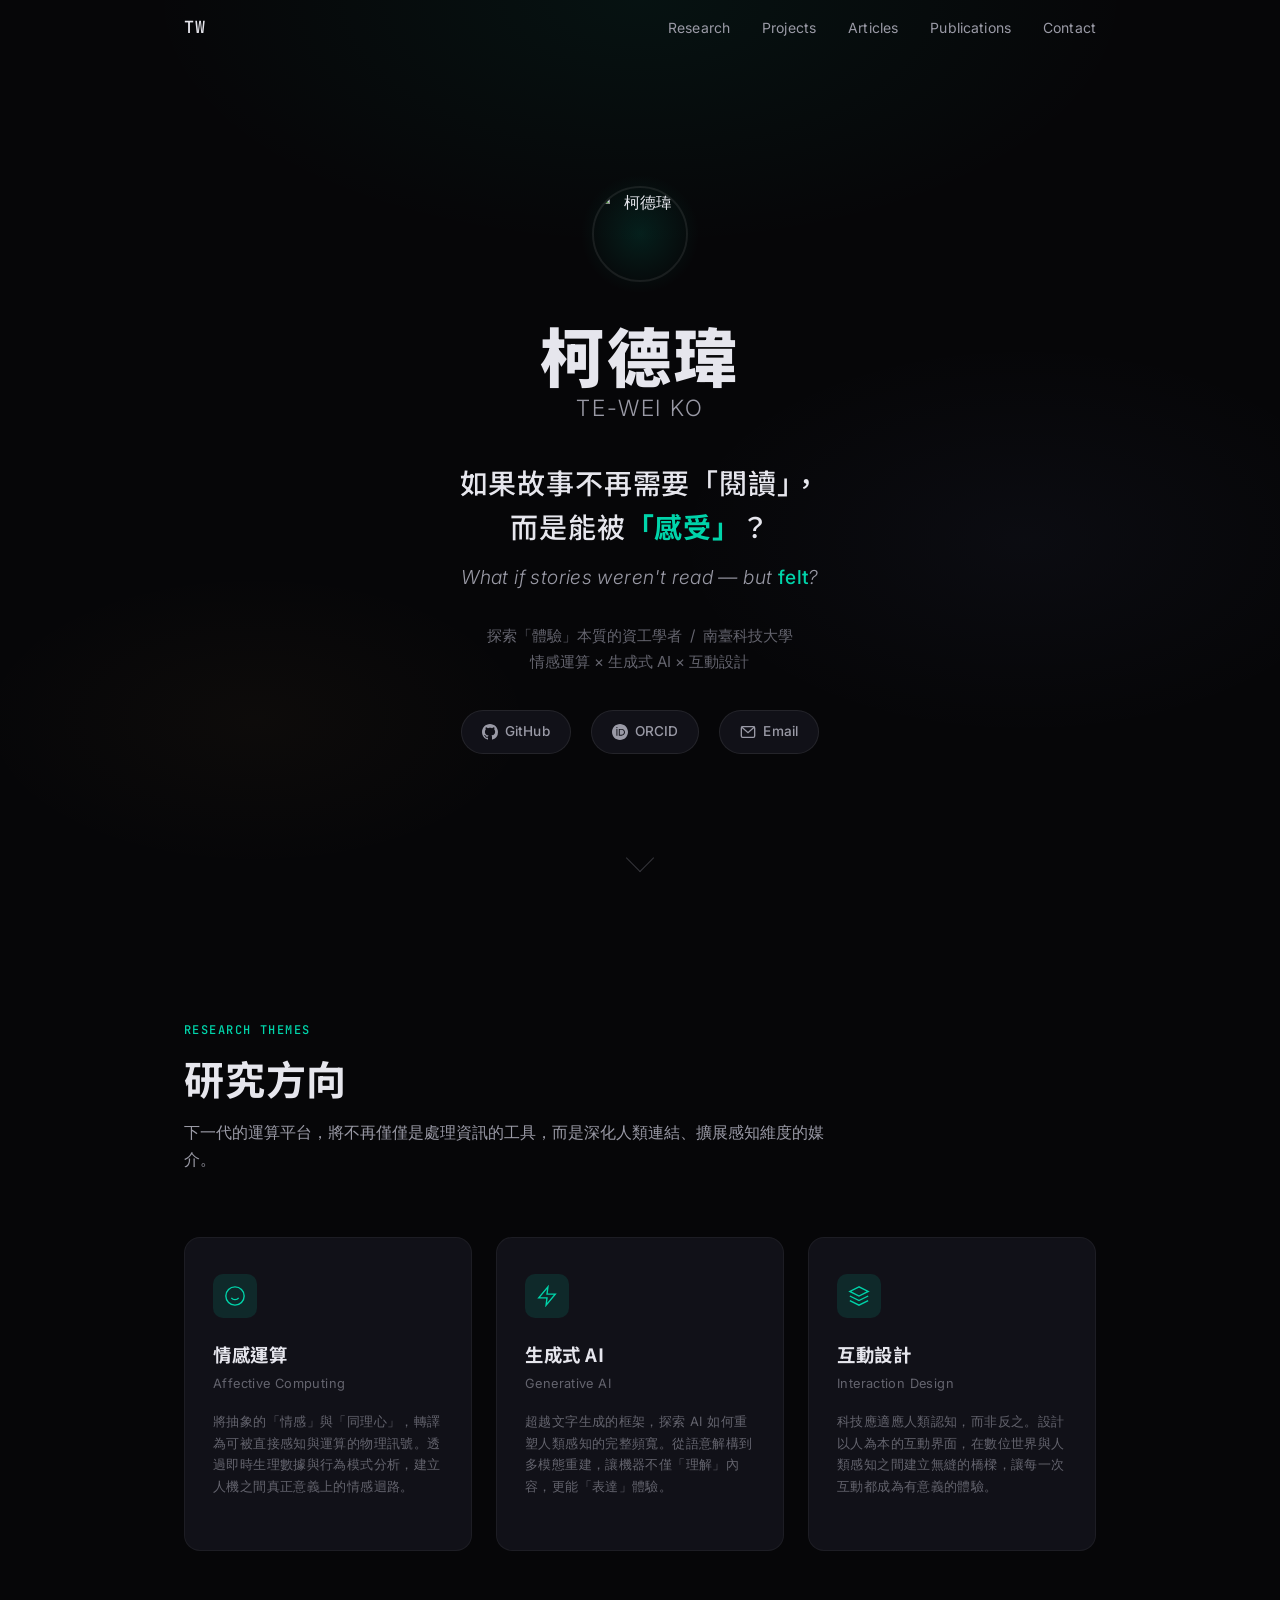
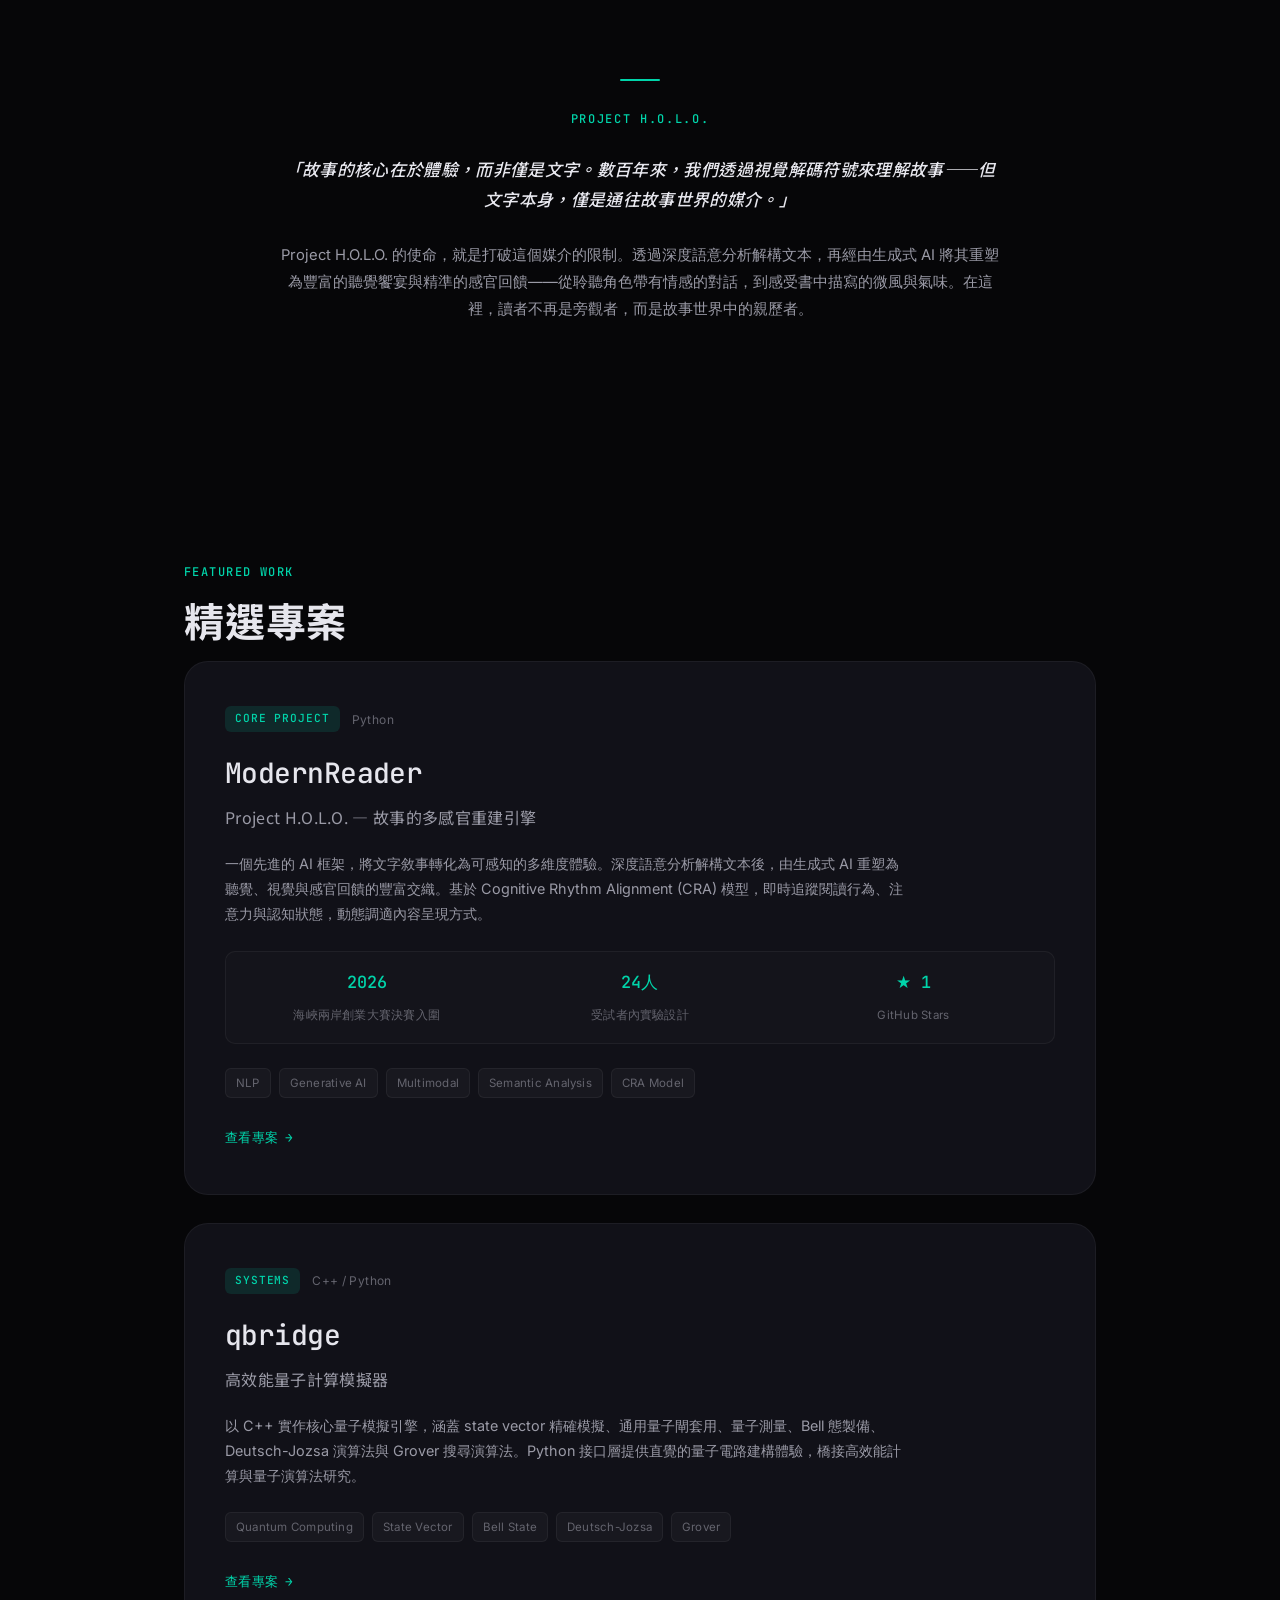
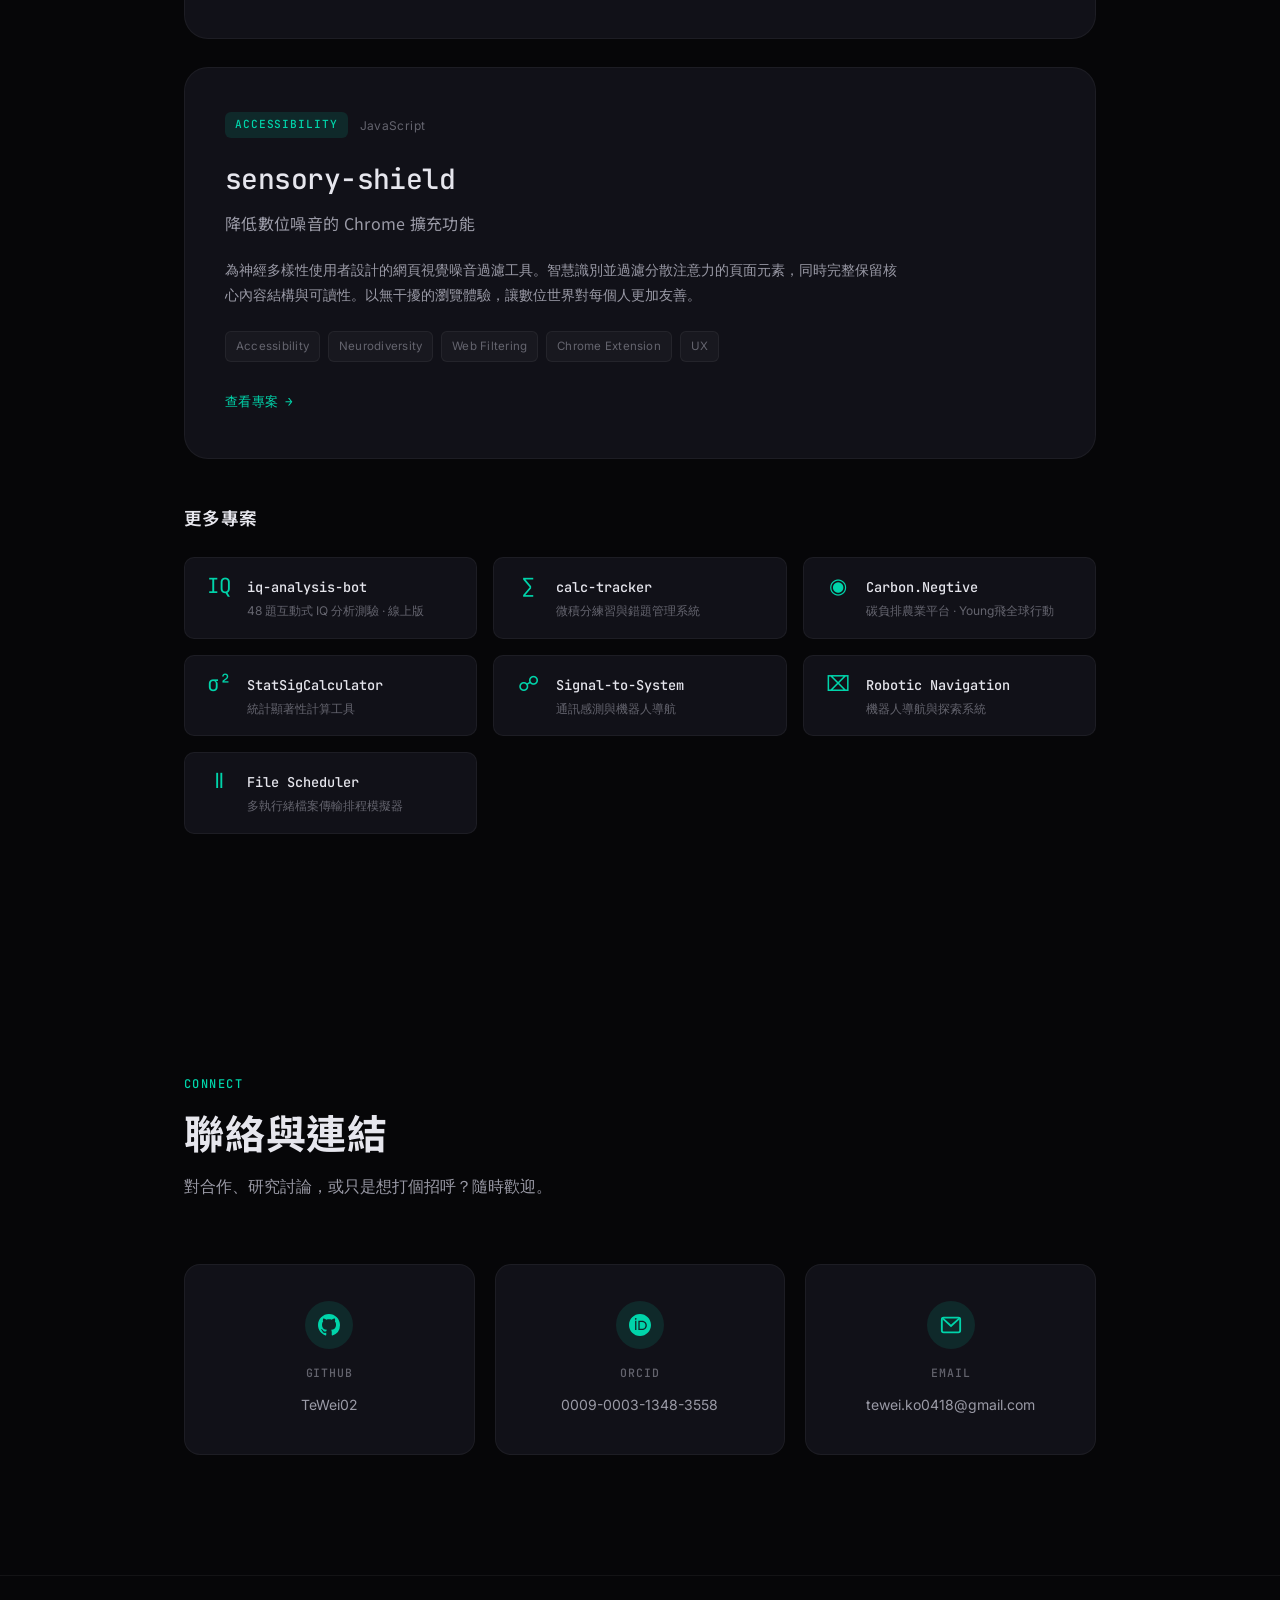
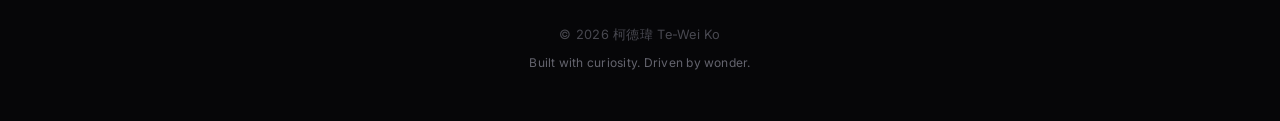
==== index.html @ 91d806ec "chore: 整理並強化主頁（學經歷/技能/SEO/新專案）" ====
<!DOCTYPE html>
<html lang="zh-Hant">
<head>
    <meta charset="UTF-8">
    <meta name="viewport" content="width=device-width, initial-scale=1.0">
    <meta name="description" content="柯德瑋 Te-Wei Ko — 探索「體驗」本質的資工學者。情感運算、生成式 AI、互動設計、Project H.O.L.O.">
    <title>柯德瑋 Te-Wei Ko</title>
    <link rel="stylesheet" href="css/style.css">
    <link rel="preconnect" href="https://fonts.googleapis.com">
    <link rel="preconnect" href="https://fonts.gstatic.com" crossorigin>
    <link href="https://fonts.googleapis.com/css2?family=Inter:wght@300;400;500;600;700;800&family=Noto+Sans+TC:wght@300;400;500;700;900&family=JetBrains+Mono:wght@400;500&display=swap" rel="stylesheet">
</head>
<body>

    <nav class="nav" id="nav">
        <div class="nav-inner">
            <a href="#hero" class="nav-logo">TW</a>
            <div class="nav-links" id="nav-links">
                <a href="#research" class="nav-link">Research</a>
                <a href="#projects" class="nav-link">Projects</a>
                <a href="articles/" class="nav-link">Articles</a>
                <a href="publications/" class="nav-link">Publications</a>
                <a href="#contact" class="nav-link">Contact</a>
            </div>
            <button class="nav-toggle" id="nav-toggle" aria-label="Menu">
                <span></span><span></span>
            </button>
        </div>
    </nav>

    <!-- ==================== HERO ==================== -->
    <section class="hero" id="hero">
        <div class="hero-bg"></div>
        <div class="hero-content">
            <div class="hero-avatar-wrap reveal">
                <div class="hero-avatar-glow"></div>
                <img class="hero-avatar" src="https://github.com/user-attachments/assets/913373ee-4bc7-4954-80b3-c0bd5c5dcb5f" alt="柯德瑋" loading="eager" width="256" height="256" decoding="async">
            </div>
            <h1 class="hero-name reveal">柯德瑋<span class="hero-name-en">Te-Wei Ko</span></h1>
            <div class="hero-tagline-wrap reveal">
                <p class="hero-tagline">如果故事不再需要「閱讀」，<br>而是能被<span class="hero-tagline-accent">「感受」</span>？</p>
                <p class="hero-tagline-en">What if stories weren't read — but <span class="hero-tagline-accent-en">felt</span>?</p>
            </div>
            <p class="hero-bio reveal">探索「體驗」本質的資工學者 &nbsp;/&nbsp; 南臺科技大學<br>情感運算 &times; 生成式 AI &times; 互動設計</p>
            <div class="hero-cta reveal">
                <a href="https://github.com/TeWei02" target="_blank" rel="noopener" class="hero-link">
                    <svg viewBox="0 0 24 24" fill="currentColor"><path d="M12 0C5.37 0 0 5.37 0 12c0 5.31 3.435 9.795 8.205 11.385.6.105.825-.255.825-.57 0-.285-.015-1.23-.015-2.235-3.015.555-3.795-.735-4.035-1.41-.135-.345-.72-1.41-1.23-1.695-.42-.225-1.02-.78-.015-.795.945-.015 1.62.87 1.845 1.23 1.08 1.815 2.805 1.305 3.495.99.105-.78.42-1.305.765-1.605-2.67-.3-5.46-1.335-5.46-5.925 0-1.305.465-2.385 1.23-3.225-.12-.3-.54-1.53.12-3.18 0 0 1.005-.315 3.3 1.23.96-.27 1.98-.405 3-.405s2.04.135 3 .405c2.295-1.56 3.3-1.23 3.3-1.23.66 1.65.24 2.88.12 3.18.765.84 1.23 1.905 1.23 3.225 0 4.605-2.805 5.625-5.475 5.925.435.375.81 1.095.81 2.22 0 1.605-.015 2.895-.015 3.3 0 .315.225.69.825.57A12.02 12.02 0 0024 12c0-6.63-5.37-12-12-12z"/></svg>
                    GitHub
                </a>
                <a href="https://orcid.org/0009-0003-1348-3558" target="_blank" rel="noopener" class="hero-link">
                    <svg viewBox="0 0 24 24" fill="currentColor"><path d="M12 0C5.372 0 0 5.372 0 12s5.372 12 12 12 12-5.372 12-12S18.628 0 12 0zM7.369 4.378c.525 0 .947.431.947.947s-.422.947-.947.947a.95.95 0 01-.947-.947c0-.525.422-.947.947-.947zm-.722 3.038h1.444v10.041H6.647V7.416zm3.562 0h3.9c3.712 0 5.344 2.653 5.344 5.025 0 2.578-2.016 5.025-5.325 5.025h-3.919V7.416zm1.444 1.303v7.444h2.297c3.272 0 4.022-2.484 4.022-3.722 0-2.016-1.284-3.722-3.994-3.722h-2.325z"/></svg>
                    ORCID
                </a>
                <a href="mailto:tewei.ko0418@gmail.com" class="hero-link">
                    <svg viewBox="0 0 24 24" fill="none" stroke="currentColor" stroke-width="2"><rect x="2" y="4" width="20" height="16" rx="2"/><path d="M22 4L12 13 2 4"/></svg>
                    Email
                </a>
            </div>
        </div>
        <div class="hero-scroll" aria-hidden="true">
            <span></span>
        </div>
    </section>

    <!-- ==================== RESEARCH ==================== -->
    <section class="section research" id="research">
        <div class="container">
            <div class="section-label reveal">Research Themes</div>
            <h2 class="section-title reveal">研究方向</h2>
            <p class="section-desc reveal">下一代的運算平台，將不再僅僅是處理資訊的工具，而是深化人類連結、擴展感知維度的媒介。</p>

            <div class="research-grid">
                <div class="research-card reveal">
                    <div class="research-card-icon">
                        <svg viewBox="0 0 24 24" fill="none" stroke="currentColor" stroke-width="1.5"><circle cx="12" cy="12" r="10"/><path d="M8 14s1.5 2 4 2 4-2 4-2"/><line x1="9" y1="9" x2="9.01" y2="9"/><line x1="15" y1="9" x2="15.01" y2="9"/></svg>
                    </div>
                    <h3>情感運算</h3>
                    <p>Affective Computing</p>
                    <p class="research-card-detail">將抽象的「情感」與「同理心」，轉譯為可被直接感知與運算的物理訊號。透過即時生理數據與行為模式分析，建立人機之間真正意義上的情感迴路。</p>
                </div>
                <div class="research-card reveal">
                    <div class="research-card-icon">
                        <svg viewBox="0 0 24 24" fill="none" stroke="currentColor" stroke-width="1.5"><polygon points="13 2 3 14 12 14 11 22 21 10 12 10 13 2"/></svg>
                    </div>
                    <h3>生成式 AI</h3>
                    <p>Generative AI</p>
                    <p class="research-card-detail">超越文字生成的框架，探索 AI 如何重塑人類感知的完整頻寬。從語意解構到多模態重建，讓機器不僅「理解」內容，更能「表達」體驗。</p>
                </div>
                <div class="research-card reveal">
                    <div class="research-card-icon">
                        <svg viewBox="0 0 24 24" fill="none" stroke="currentColor" stroke-width="1.5"><path d="M12 2L2 7l10 5 10-5-10-5z"/><path d="M2 17l10 5 10-5"/><path d="M2 12l10 5 10-5"/></svg>
                    </div>
                    <h3>互動設計</h3>
                    <p>Interaction Design</p>
                    <p class="research-card-detail">科技應適應人類認知，而非反之。設計以人為本的互動界面，在數位世界與人類感知之間建立無縫的橋樑，讓每一次互動都成為有意義的體驗。</p>
                </div>
            </div>

            <!-- Project H.O.L.O. -->
            <div class="holo-mission reveal">
                <div class="holo-line"></div>
                <p class="holo-label">Project H.O.L.O.</p>
                <p class="holo-quote">「故事的核心在於體驗，而非僅是文字。數百年來，我們透過視覺解碼符號來理解故事——但文字本身，僅是通往故事世界的媒介。」</p>
                <p class="holo-desc">Project H.O.L.O. 的使命，就是打破這個媒介的限制。透過深度語意分析解構文本，再經由生成式 AI 將其重塑為豐富的聽覺饗宴與精準的感官回饋——從聆聽角色帶有情感的對話，到感受書中描寫的微風與氣味。在這裡，讀者不再是旁觀者，而是故事世界中的親歷者。</p>
            </div>
        </div>
    </section>

    <!-- ==================== PROJECTS ==================== -->
    <section class="section projects" id="projects">
        <div class="container">
            <div class="section-label reveal">Featured Work</div>
            <h2 class="section-title reveal">精選專案</h2>

            <!-- ModernReader -->
            <div class="project-featured reveal">
                <div class="project-featured-bg"></div>
                <div class="project-featured-content">
                    <div class="project-featured-meta">
                        <span class="project-featured-badge">Core Project</span>
                        <span class="project-featured-lang">Python</span>
                    </div>
                    <h3 class="project-featured-title">ModernReader</h3>
                    <p class="project-featured-subtitle">Project H.O.L.O. — 故事的多感官重建引擎</p>
                    <p class="project-featured-desc">一個先進的 AI 框架，將文字敘事轉化為可感知的多維度體驗。深度語意分析解構文本後，由生成式 AI 重塑為聽覺、視覺與感官回饋的豐富交織。基於 Cognitive Rhythm Alignment (CRA) 模型，即時追蹤閱讀行為、注意力與認知狀態，動態調適內容呈現方式。</p>
                    <div class="project-featured-stats">
                        <div class="project-stat">
                            <span class="project-stat-value">2026</span>
                            <span class="project-stat-label">海峽兩岸創業大賽決賽入圍</span>
                        </div>
                        <div class="project-stat">
                            <span class="project-stat-value">24人</span>
                            <span class="project-stat-label">受試者內實驗設計</span>
                        </div>
                        <div class="project-stat">
                            <span class="project-stat-value">★ 1</span>
                            <span class="project-stat-label">GitHub Stars</span>
                        </div>
                    </div>
                    <div class="project-featured-tags">
                        <span>NLP</span><span>Generative AI</span><span>Multimodal</span><span>Semantic Analysis</span><span>CRA Model</span>
                    </div>
                    <a href="https://github.com/TeWei02/ModernReader" target="_blank" rel="noopener" class="project-featured-link">
                        查看專案 <span>&rarr;</span>
                    </a>
                </div>
            </div>

            <!-- qbridge -->
            <div class="project-featured reveal">
                <div class="project-featured-bg"></div>
                <div class="project-featured-content">
                    <div class="project-featured-meta">
                        <span class="project-featured-badge">Systems</span>
                        <span class="project-featured-lang">C++ / Python</span>
                    </div>
                    <h3 class="project-featured-title">qbridge</h3>
                    <p class="project-featured-subtitle">高效能量子計算模擬器</p>
                    <p class="project-featured-desc">以 C++ 實作核心量子模擬引擎，涵蓋 state vector 精確模擬、通用量子閘套用、量子測量、Bell 態製備、Deutsch-Jozsa 演算法與 Grover 搜尋演算法。Python 接口層提供直覺的量子電路建構體驗，橋接高效能計算與量子演算法研究。</p>
                    <div class="project-featured-tags">
                        <span>Quantum Computing</span><span>State Vector</span><span>Bell State</span><span>Deutsch-Jozsa</span><span>Grover</span>
                    </div>
                    <a href="https://github.com/TeWei02/qbridge" target="_blank" rel="noopener" class="project-featured-link">
                        查看專案 <span>&rarr;</span>
                    </a>
                </div>
            </div>

            <!-- sensory-shield -->
            <div class="project-featured reveal">
                <div class="project-featured-bg"></div>
                <div class="project-featured-content">
                    <div class="project-featured-meta">
                        <span class="project-featured-badge">Accessibility</span>
                        <span class="project-featured-lang">JavaScript</span>
                    </div>
                    <h3 class="project-featured-title">sensory-shield</h3>
                    <p class="project-featured-subtitle">降低數位噪音的 Chrome 擴充功能</p>
                    <p class="project-featured-desc">為神經多樣性使用者設計的網頁視覺噪音過濾工具。智慧識別並過濾分散注意力的頁面元素，同時完整保留核心內容結構與可讀性。以無干擾的瀏覽體驗，讓數位世界對每個人更加友善。</p>
                    <div class="project-featured-tags">
                        <span>Accessibility</span><span>Neurodiversity</span><span>Web Filtering</span><span>Chrome Extension</span><span>UX</span>
                    </div>
                    <a href="https://github.com/TeWei02/sensory-shield" target="_blank" rel="noopener" class="project-featured-link">
                        查看專案 <span>&rarr;</span>
                    </a>
                </div>
            </div>

            <!-- Other Projects Grid -->
            <div class="projects-mini reveal">
                <h3 class="projects-mini-title">更多專案</h3>
                <div class="projects-mini-grid">
                    <a href="https://tewei02.github.io/iq-analysis-bot/" target="_blank" rel="noopener" class="project-mini-card">
                        <span class="project-mini-icon">IQ</span>
                        <div>
                            <h4>iq-analysis-bot</h4>
                            <p>48 題互動式 IQ 分析測驗 · 線上版</p>
                        </div>
                    </a>
                    <a href="https://github.com/TeWei02/calc-tracker" target="_blank" rel="noopener" class="project-mini-card">
                        <span class="project-mini-icon">&#8721;</span>
                        <div>
                            <h4>calc-tracker</h4>
                            <p>微積分練習與錯題管理系統</p>
                        </div>
                    </a>
                    <a href="https://github.com/TeWei02/Carbon.Negtive" target="_blank" rel="noopener" class="project-mini-card">
                        <span class="project-mini-icon">&#9673;</span>
                        <div>
                            <h4>Carbon.Negtive</h4>
                            <p>碳負排農業平台 &middot; Young飛全球行動</p>
                        </div>
                    </a>
                    <a href="https://github.com/TeWei02/StatSigCalculator" target="_blank" rel="noopener" class="project-mini-card">
                        <span class="project-mini-icon">&#963;²</span>
                        <div>
                            <h4>StatSigCalculator</h4>
                            <p>統計顯著性計算工具</p>
                        </div>
                    </a>
                    <a href="https://github.com/TeWei02/From-Signal-to-System-Communications-Sensing-and-Robotic-Navigation" target="_blank" rel="noopener" class="project-mini-card">
                        <span class="project-mini-icon">&#9741;</span>
                        <div>
                            <h4>Signal-to-System</h4>
                            <p>通訊感測與機器人導航</p>
                        </div>
                    </a>
                    <a href="https://github.com/TeWei02/Robotic-Navigation-and-Exploration" target="_blank" rel="noopener" class="project-mini-card">
                        <span class="project-mini-icon">&#8999;</span>
                        <div>
                            <h4>Robotic Navigation</h4>
                            <p>機器人導航與探索系統</p>
                        </div>
                    </a>
                    <a href="https://github.com/TeWei02/multithreaded-file-transfer-scheduler-simulator" target="_blank" rel="noopener" class="project-mini-card">
                        <span class="project-mini-icon">&parallel;</span>
                        <div>
                            <h4>File Scheduler</h4>
                            <p>多執行緒檔案傳輸排程模擬器</p>
                        </div>
                    </a>
                </div>
            </div>
        </div>
    </section>

    <!-- ==================== CONTACT ==================== -->
    <section class="section contact" id="contact">
        <div class="container">
            <div class="section-label reveal">Connect</div>
            <h2 class="section-title reveal">聯絡與連結</h2>
            <p class="section-desc reveal">對合作、研究討論，或只是想打個招呼？隨時歡迎。</p>

            <div class="contact-grid reveal">
                <a href="https://github.com/TeWei02" target="_blank" rel="noopener" class="contact-card">
                    <div class="contact-card-icon">
                        <svg viewBox="0 0 24 24" fill="currentColor"><path d="M12 0C5.37 0 0 5.37 0 12c0 5.31 3.435 9.795 8.205 11.385.6.105.825-.255.825-.57 0-.285-.015-1.23-.015-2.235-3.015.555-3.795-.735-4.035-1.41-.135-.345-.72-1.41-1.23-1.695-.42-.225-1.02-.78-.015-.795.945-.015 1.62.87 1.845 1.23 1.08 1.815 2.805 1.305 3.495.99.105-.78.42-1.305.765-1.605-2.67-.3-5.46-1.335-5.46-5.925 0-1.305.465-2.385 1.23-3.225-.12-.3-.54-1.53.12-3.18 0 0 1.005-.315 3.3 1.23.96-.27 1.98-.405 3-.405s2.04.135 3 .405c2.295-1.56 3.3-1.23 3.3-1.23.66 1.65.24 2.88.12 3.18.765.84 1.23 1.905 1.23 3.225 0 4.605-2.805 5.625-5.475 5.925.435.375.81 1.095.81 2.22 0 1.605-.015 2.895-.015 3.3 0 .315.225.69.825.57A12.02 12.02 0 0024 12c0-6.63-5.37-12-12-12z"/></svg>
                    </div>
                    <span class="contact-card-label">GitHub</span>
                    <span class="contact-card-value">TeWei02</span>
                </a>
                <a href="https://orcid.org/0009-0003-1348-3558" target="_blank" rel="noopener" class="contact-card">
                    <div class="contact-card-icon">
                        <svg viewBox="0 0 24 24" fill="currentColor"><path d="M12 0C5.372 0 0 5.372 0 12s5.372 12 12 12 12-5.372 12-12S18.628 0 12 0zM7.369 4.378c.525 0 .947.431.947.947s-.422.947-.947.947a.95.95 0 01-.947-.947c0-.525.422-.947.947-.947zm-.722 3.038h1.444v10.041H6.647V7.416zm3.562 0h3.9c3.712 0 5.344 2.653 5.344 5.025 0 2.578-2.016 5.025-5.325 5.025h-3.919V7.416zm1.444 1.303v7.444h2.297c3.272 0 4.022-2.484 4.022-3.722 0-2.016-1.284-3.722-3.994-3.722h-2.325z"/></svg>
                    </div>
                    <span class="contact-card-label">ORCID</span>
                    <span class="contact-card-value">0009-0003-1348-3558</span>
                </a>
                <a href="mailto:tewei.ko0418@gmail.com" class="contact-card">
                    <div class="contact-card-icon">
                        <svg viewBox="0 0 24 24" fill="none" stroke="currentColor" stroke-width="2"><rect x="2" y="4" width="20" height="16" rx="2"/><path d="M22 4L12 13 2 4"/></svg>
                    </div>
                    <span class="contact-card-label">Email</span>
                    <span class="contact-card-value">tewei.ko0418@gmail.com</span>
                </a>
            </div>
        </div>
    </section>

    <footer class="footer">
        <div class="container">
            <p>&copy; 2026 柯德瑋 Te-Wei Ko</p>
            <p class="footer-tagline">Built with curiosity. Driven by wonder.</p>
        </div>
    </footer>

    <script src="js/main.js"></script>
</body>
</html>
---- css/style.css ----
/* ============================================================
   柯德瑋 Te-Wei Ko — Portfolio Design System
   Dark editorial theme · Magazine-grade typography · Minimalist
   ============================================================ */

/* --- CSS Custom Properties --- */
:root {
    --bg-base: #060608;
    --bg-surface: #0b0b10;
    --bg-card: #111118;
    --bg-card-hover: #16161f;
    --bg-elevated: #1a1a24;

    --border-subtle: rgba(255, 255, 255, 0.05);
    --border-default: rgba(255, 255, 255, 0.08);
    --border-active: rgba(255, 255, 255, 0.14);

    --text-primary: #e6e6ed;
    --text-secondary: #9a9aa6;
    --text-tertiary: #64646e;
    --text-muted: #484850;

    --accent: #00d4aa;
    --accent-dim: rgba(0, 212, 170, 0.12);
    --accent-glow: rgba(0, 212, 170, 0.25);
    --accent-2: #8b9cf7;
    --accent-2-dim: rgba(139, 156, 247, 0.1);
    --accent-amber: #e8a850;

    --font-sans: 'Inter', -apple-system, BlinkMacSystemFont, 'Segoe UI', sans-serif;
    --font-tc: 'Noto Sans TC', sans-serif;
    --font-mono: 'JetBrains Mono', 'SF Mono', 'Fira Code', monospace;

    --max-width: 960px;
    --nav-h: 56px;

    --radius-sm: 6px;
    --radius-md: 10px;
    --radius-lg: 16px;
    --radius-xl: 24px;

    --ease-out: cubic-bezier(0.16, 1, 0.3, 1);
    --ease-in-out: cubic-bezier(0.65, 0, 0.35, 1);
}

/* --- Reset --- */
*, *::before, *::after { margin: 0; padding: 0; box-sizing: border-box; }

html {
    scroll-behavior: smooth;
    -webkit-font-smoothing: antialiased;
    -moz-osx-font-smoothing: grayscale;
    text-rendering: optimizeLegibility;
    font-size: 16px;
}

body {
    font-family: var(--font-sans);
    background: var(--bg-base);
    color: var(--text-primary);
    line-height: 1.75;
    overflow-x: hidden;
}

::selection { background: var(--accent-dim); color: var(--accent); }

img { display: block; max-width: 100%; }
a { color: inherit; text-decoration: none; }

/* --- Container --- */
.container {
    width: 100%;
    max-width: var(--max-width);
    margin: 0 auto;
    padding: 0 24px;
}

/* ============================================================
   NAVIGATION
   ============================================================ */
.nav {
    position: fixed;
    top: 0; left: 0; right: 0;
    height: var(--nav-h);
    z-index: 100;
    transition: background 0.3s var(--ease-out), box-shadow 0.3s var(--ease-out);
}
.nav.scrolled {
    background: rgba(6, 6, 8, 0.85);
    -webkit-backdrop-filter: blur(16px) saturate(180%);
    backdrop-filter: blur(16px) saturate(180%);
    box-shadow: 0 1px 0 var(--border-subtle);
}

.nav-inner {
    max-width: var(--max-width);
    margin: 0 auto;
    padding: 0 24px;
    height: 100%;
    display: flex;
    align-items: center;
    justify-content: space-between;
}

.nav-logo {
    font-family: var(--font-mono);
    font-size: 1.05rem;
    font-weight: 500;
    letter-spacing: 0.04em;
    color: var(--text-primary);
    transition: color 0.2s;
}
.nav-logo:hover { color: var(--accent); }

.nav-links {
    display: flex;
    gap: 32px;
    list-style: none;
}
.nav-link {
    font-size: 0.875rem;
    font-weight: 400;
    color: var(--text-secondary);
    letter-spacing: 0.01em;
    transition: color 0.2s;
    position: relative;
}
.nav-link:hover, .nav-link.active { color: var(--text-primary); }
.nav-link.active::after {
    content: '';
    position: absolute;
    bottom: -4px; left: 0; right: 0;
    height: 1.5px;
    background: var(--accent);
    border-radius: 1px;
}

.nav-toggle {
    display: none;
    flex-direction: column;
    gap: 5px;
    background: none;
    border: none;
    cursor: pointer;
    padding: 4px;
}
.nav-toggle span {
    display: block;
    width: 20px;
    height: 1.5px;
    background: var(--text-primary);
    border-radius: 1px;
    transition: transform 0.3s var(--ease-out), opacity 0.2s;
}
.nav-toggle.active span:first-child { transform: translateY(3.25px) rotate(45deg); }
.nav-toggle.active span:last-child { transform: translateY(-3.25px) rotate(-45deg); }

/* ============================================================
   HERO
   ============================================================ */
.hero {
    position: relative;
    min-height: 100vh;
    display: flex;
    align-items: center;
    justify-content: center;
    padding: 120px 24px 80px;
    overflow: hidden;
}

.hero-bg {
    position: absolute;
    inset: 0;
    background:
        radial-gradient(ellipse 70% 50% at 50% 0%, rgba(0, 212, 170, 0.06) 0%, transparent 55%),
        radial-gradient(ellipse 50% 40% at 80% 60%, rgba(139, 156, 247, 0.04) 0%, transparent 55%),
        radial-gradient(ellipse 40% 30% at 20% 80%, rgba(232, 168, 80, 0.03) 0%, transparent 55%);
    pointer-events: none;
}

.hero-content {
    position: relative;
    text-align: center;
    max-width: 780px;
}

/* Avatar */
.hero-avatar-wrap {
    position: relative;
    display: inline-block;
    margin-bottom: 36px;
}
.hero-avatar-glow {
    position: absolute;
    inset: -12px;
    border-radius: 50%;
    background: radial-gradient(circle, var(--accent-dim) 0%, transparent 70%);
    animation: avatarPulse 4s ease-in-out infinite;
}
@keyframes avatarPulse {
    0%, 100% { opacity: 0.6; transform: scale(1); }
    50% { opacity: 1; transform: scale(1.04); }
}
.hero-avatar {
    position: relative;
    width: 96px;
    height: 96px;
    border-radius: 50%;
    border: 2px solid var(--border-default);
    object-fit: cover;
}

/* Name */
.hero-name {
    font-family: var(--font-tc);
    font-size: clamp(2.5rem, 6vw, 4rem);
    font-weight: 900;
    letter-spacing: 0.04em;
    line-height: 1.15;
    margin-bottom: 8px;
    display: flex;
    flex-direction: column;
    align-items: center;
    gap: 4px;
}
.hero-name-en {
    font-family: var(--font-sans);
    font-size: 0.35em;
    font-weight: 300;
    letter-spacing: 0.08em;
    color: var(--text-secondary);
    text-transform: uppercase;
}

/* Tagline */
.hero-tagline-wrap {
    margin: 40px 0 32px;
}
.hero-tagline {
    font-family: var(--font-tc);
    font-size: clamp(1.25rem, 3vw, 1.75rem);
    font-weight: 500;
    line-height: 1.55;
    color: var(--text-primary);
    letter-spacing: 0.03em;
    margin-bottom: 16px;
}
.hero-tagline-accent {
    color: var(--accent);
    font-weight: 700;
}
.hero-tagline-en {
    font-family: var(--font-sans);
    font-size: clamp(1rem, 2.2vw, 1.2rem);
    font-weight: 300;
    font-style: italic;
    color: var(--text-secondary);
    letter-spacing: 0.02em;
    line-height: 1.4;
}
.hero-tagline-accent-en {
    color: var(--accent);
    font-style: normal;
    font-weight: 500;
}

/* Bio */
.hero-bio {
    font-size: 0.95rem;
    color: var(--text-tertiary);
    line-height: 1.7;
    margin-bottom: 36px;
}

/* CTA Links */
.hero-cta {
    display: flex;
    justify-content: center;
    gap: 20px;
    flex-wrap: wrap;
}
.hero-link {
    display: inline-flex;
    align-items: center;
    gap: 7px;
    padding: 9px 20px;
    border-radius: var(--radius-xl);
    font-size: 0.85rem;
    font-weight: 500;
    letter-spacing: 0.01em;
    background: var(--bg-card);
    border: 1px solid var(--border-default);
    color: var(--text-secondary);
    transition: all 0.25s var(--ease-out);
}
.hero-link svg { width: 16px; height: 16px; }
.hero-link:hover {
    color: var(--text-primary);
    border-color: var(--border-active);
    background: var(--bg-card-hover);
    transform: translateY(-1px);
}

/* Scroll indicator */
.hero-scroll {
    position: absolute;
    bottom: 32px;
    left: 50%;
    transform: translateX(-50%);
    animation: bounce 2s ease-in-out infinite;
}
.hero-scroll span {
    display: block;
    width: 20px;
    height: 20px;
    border-right: 1.5px solid var(--text-tertiary);
    border-bottom: 1.5px solid var(--text-tertiary);
    transform: rotate(45deg);
    opacity: 0.5;
}
@keyframes bounce {
    0%, 100% { transform: translateX(-50%) translateY(0); }
    50% { transform: translateX(-50%) translateY(8px); }
}

/* ============================================================
   SECTIONS (shared)
   ============================================================ */
.section {
    padding: 120px 0;
}

.section-label {
    font-family: var(--font-mono);
    font-size: 0.75rem;
    font-weight: 500;
    letter-spacing: 0.12em;
    text-transform: uppercase;
    color: var(--accent);
    margin-bottom: 12px;
}

.section-title {
    font-family: var(--font-tc);
    font-size: clamp(1.75rem, 4vw, 2.5rem);
    font-weight: 700;
    letter-spacing: 0.02em;
    line-height: 1.25;
    margin-bottom: 16px;
}

.section-desc {
    font-size: 1rem;
    color: var(--text-secondary);
    line-height: 1.7;
    max-width: 640px;
    margin-bottom: 64px;
}

/* ============================================================
   RESEARCH
   ============================================================ */
.research-grid {
    display: grid;
    grid-template-columns: repeat(3, 1fr);
    gap: 24px;
    margin-bottom: 80px;
}

.research-card {
    background: var(--bg-card);
    border: 1px solid var(--border-subtle);
    border-radius: var(--radius-lg);
    padding: 36px 28px;
    transition: all 0.35s var(--ease-out);
    position: relative;
    overflow: hidden;
}
.research-card::before {
    content: '';
    position: absolute;
    top: 0; left: 0; right: 0;
    height: 1px;
    background: linear-gradient(90deg, transparent, var(--accent-dim), transparent);
    opacity: 0;
    transition: opacity 0.35s var(--ease-out);
}
.research-card:hover {
    border-color: var(--border-active);
    background: var(--bg-card-hover);
    transform: translateY(-2px);
}
.research-card:hover::before { opacity: 1; }

.research-card-icon {
    width: 44px;
    height: 44px;
    border-radius: var(--radius-md);
    background: var(--accent-dim);
    display: flex;
    align-items: center;
    justify-content: center;
    margin-bottom: 20px;
}
.research-card-icon svg {
    width: 22px;
    height: 22px;
    color: var(--accent);
}

.research-card h3 {
    font-family: var(--font-tc);
    font-size: 1.15rem;
    font-weight: 700;
    letter-spacing: 0.03em;
    margin-bottom: 2px;
}
.research-card > p {
    font-size: 0.8rem;
    color: var(--text-tertiary);
    letter-spacing: 0.03em;
    margin-bottom: 16px;
}
.research-card-detail {
    font-size: 0.875rem;
    color: var(--text-secondary);
    line-height: 1.7;
}

/* --- H.O.L.O. Mission --- */
.holo-mission {
    position: relative;
    max-width: 720px;
    margin: 0 auto;
    text-align: center;
    padding: 48px 0 0;
}
.holo-line {
    width: 40px;
    height: 2px;
    background: var(--accent);
    margin: 0 auto 28px;
    border-radius: 1px;
}
.holo-label {
    font-family: var(--font-mono);
    font-size: 0.75rem;
    font-weight: 500;
    letter-spacing: 0.14em;
    color: var(--accent);
    text-transform: uppercase;
    margin-bottom: 24px;
}
.holo-quote {
    font-family: var(--font-tc);
    font-size: 1.05rem;
    font-weight: 500;
    color: var(--text-primary);
    line-height: 1.8;
    letter-spacing: 0.02em;
    margin-bottom: 28px;
    font-style: italic;
}
.holo-desc {
    font-size: 0.925rem;
    color: var(--text-secondary);
    line-height: 1.8;
}

/* ============================================================
   PROJECTS — Featured Cards
   ============================================================ */
.project-featured {
    position: relative;
    background: var(--bg-card);
    border: 1px solid var(--border-subtle);
    border-radius: var(--radius-xl);
    padding: 44px 40px;
    margin-bottom: 28px;
    transition: all 0.35s var(--ease-out);
    overflow: hidden;
}
.project-featured:last-of-type { margin-bottom: 64px; }

.project-featured-bg {
    position: absolute;
    inset: 0;
    background: radial-gradient(ellipse 80% 80% at 100% 0%, var(--accent-dim), transparent 60%);
    opacity: 0;
    transition: opacity 0.5s var(--ease-out);
    pointer-events: none;
}
.project-featured:hover { border-color: var(--border-active); transform: translateY(-1px); }
.project-featured:hover .project-featured-bg { opacity: 0.5; }

.project-featured-content { position: relative; }

.project-featured-meta {
    display: flex;
    align-items: center;
    gap: 12px;
    margin-bottom: 16px;
}
.project-featured-badge {
    font-family: var(--font-mono);
    font-size: 0.7rem;
    font-weight: 500;
    letter-spacing: 0.08em;
    text-transform: uppercase;
    color: var(--accent);
    background: var(--accent-dim);
    padding: 3px 10px;
    border-radius: var(--radius-sm);
}
.project-featured-lang {
    font-size: 0.75rem;
    color: var(--text-tertiary);
    letter-spacing: 0.03em;
}

.project-featured-title {
    font-family: var(--font-mono);
    font-size: 1.75rem;
    font-weight: 500;
    letter-spacing: -0.02em;
    margin-bottom: 6px;
}
.project-featured-subtitle {
    font-family: var(--font-tc);
    font-size: 1rem;
    color: var(--text-secondary);
    margin-bottom: 20px;
    letter-spacing: 0.02em;
}
.project-featured-desc {
    font-size: 0.9rem;
    color: var(--text-secondary);
    line-height: 1.75;
    max-width: 680px;
    margin-bottom: 24px;
}

/* Stats */
.project-featured-stats {
    display: flex;
    gap: 32px;
    margin-bottom: 24px;
    padding: 16px 20px;
    background: rgba(255, 255, 255, 0.015);
    border-radius: var(--radius-md);
    border: 1px solid var(--border-subtle);
}
.project-stat { text-align: center; flex: 1; }
.project-stat-value {
    display: block;
    font-family: var(--font-mono);
    font-size: 1.05rem;
    font-weight: 500;
    color: var(--accent);
    margin-bottom: 2px;
}
.project-stat-label {
    font-size: 0.72rem;
    color: var(--text-tertiary);
    letter-spacing: 0.02em;
}

/* Tags */
.project-featured-tags {
    display: flex;
    flex-wrap: wrap;
    gap: 8px;
    margin-bottom: 24px;
}
.project-featured-tags span {
    font-size: 0.72rem;
    color: var(--text-tertiary);
    background: rgba(255, 255, 255, 0.03);
    padding: 4px 10px;
    border-radius: var(--radius-sm);
    border: 1px solid var(--border-subtle);
    letter-spacing: 0.02em;
}

.project-featured-link {
    display: inline-flex;
    align-items: center;
    gap: 6px;
    font-family: var(--font-mono);
    font-size: 0.8rem;
    font-weight: 500;
    color: var(--accent);
    letter-spacing: 0.03em;
    transition: gap 0.25s var(--ease-out);
}
.project-featured-link:hover { gap: 10px; }

/* ============================================================
   PROJECTS — Mini Grid
   ============================================================ */
.projects-mini { padding-top: 16px; }

.projects-mini-title {
    font-family: var(--font-tc);
    font-size: 1.1rem;
    font-weight: 600;
    margin-bottom: 24px;
    letter-spacing: 0.02em;
}

.projects-mini-grid {
    display: grid;
    grid-template-columns: repeat(3, 1fr);
    gap: 16px;
}

.project-mini-card {
    display: flex;
    align-items: flex-start;
    gap: 14px;
    padding: 18px 20px;
    background: var(--bg-card);
    border: 1px solid var(--border-subtle);
    border-radius: var(--radius-md);
    transition: all 0.25s var(--ease-out);
}
.project-mini-card:hover {
    border-color: var(--border-active);
    background: var(--bg-card-hover);
    transform: translateY(-1px);
}

.project-mini-icon {
    font-family: var(--font-mono);
    font-size: 1.3rem;
    color: var(--accent);
    line-height: 1;
    flex-shrink: 0;
    width: 28px;
    text-align: center;
}

.project-mini-card h4 {
    font-family: var(--font-mono);
    font-size: 0.85rem;
    font-weight: 500;
    margin-bottom: 3px;
}
.project-mini-card p {
    font-size: 0.75rem;
    color: var(--text-tertiary);
    line-height: 1.4;
}

/* ============================================================
   CONTACT
   ============================================================ */
.contact-grid {
    display: grid;
    grid-template-columns: repeat(3, 1fr);
    gap: 20px;
}

.contact-card {
    display: flex;
    flex-direction: column;
    align-items: center;
    gap: 10px;
    padding: 36px 24px;
    background: var(--bg-card);
    border: 1px solid var(--border-subtle);
    border-radius: var(--radius-lg);
    text-align: center;
    transition: all 0.3s var(--ease-out);
}
.contact-card:hover {
    border-color: var(--border-active);
    background: var(--bg-card-hover);
    transform: translateY(-2px);
}

.contact-card-icon {
    width: 48px;
    height: 48px;
    border-radius: 50%;
    background: var(--accent-dim);
    display: flex;
    align-items: center;
    justify-content: center;
    margin-bottom: 4px;
}
.contact-card-icon svg {
    width: 22px;
    height: 22px;
    color: var(--accent);
}

.contact-card-label {
    font-family: var(--font-mono);
    font-size: 0.72rem;
    font-weight: 500;
    letter-spacing: 0.08em;
    text-transform: uppercase;
    color: var(--text-tertiary);
}
.contact-card-value {
    font-size: 0.875rem;
    color: var(--text-secondary);
    word-break: break-all;
}

/* ============================================================
   FOOTER
   ============================================================ */
.footer {
    padding: 48px 0;
    border-top: 1px solid var(--border-subtle);
    text-align: center;
}
.footer p {
    font-size: 0.8rem;
    color: var(--text-muted);
    letter-spacing: 0.02em;
}
.footer-tagline {
    margin-top: 6px;
    font-size: 0.75rem !important;
    color: var(--text-tertiary) !important;
}

/* ============================================================
   REVEAL ANIMATIONS
   ============================================================ */
.reveal {
    opacity: 0;
    transform: translateY(28px);
    transition: opacity 0.7s var(--ease-out), transform 0.7s var(--ease-out);
}
.reveal.visible {
    opacity: 1;
    transform: translateY(0);
}

/* Stagger children */
.research-grid .reveal:nth-child(1) { transition-delay: 0s; }
.research-grid .reveal:nth-child(2) { transition-delay: 0.08s; }
.research-grid .reveal:nth-child(3) { transition-delay: 0.16s; }

/* ============================================================
   RESPONSIVE
   ============================================================ */

/* Tablet */
@media (max-width: 768px) {
    .section { padding: 80px 0; }

    .nav-links {
        position: fixed;
        top: var(--nav-h);
        left: 0; right: 0;
        background: rgba(6, 6, 8, 0.95);
        -webkit-backdrop-filter: blur(20px);
        backdrop-filter: blur(20px);
        flex-direction: column;
        align-items: center;
        gap: 0;
        padding: 16px 0;
        border-bottom: 1px solid var(--border-subtle);
        transform: translateY(-100%);
        opacity: 0;
        pointer-events: none;
        transition: all 0.3s var(--ease-out);
    }
    .nav-links.open {
        transform: translateY(0);
        opacity: 1;
        pointer-events: auto;
    }
    .nav-link {
        display: block;
        padding: 14px 24px;
        font-size: 0.9rem;
    }
    .nav-toggle { display: flex; }

    .research-grid { grid-template-columns: 1fr; gap: 16px; }
    .project-featured { padding: 28px 24px; }
    .project-featured-stats { flex-direction: column; gap: 12px; }
    .projects-mini-grid { grid-template-columns: 1fr; }
    .contact-grid { grid-template-columns: 1fr; }
}

/* Small phone */
@media (max-width: 480px) {
    .hero { padding: 100px 16px 60px; }
    .hero-avatar { width: 72px; height: 72px; }
    .project-featured-title { font-size: 1.35rem; }
}
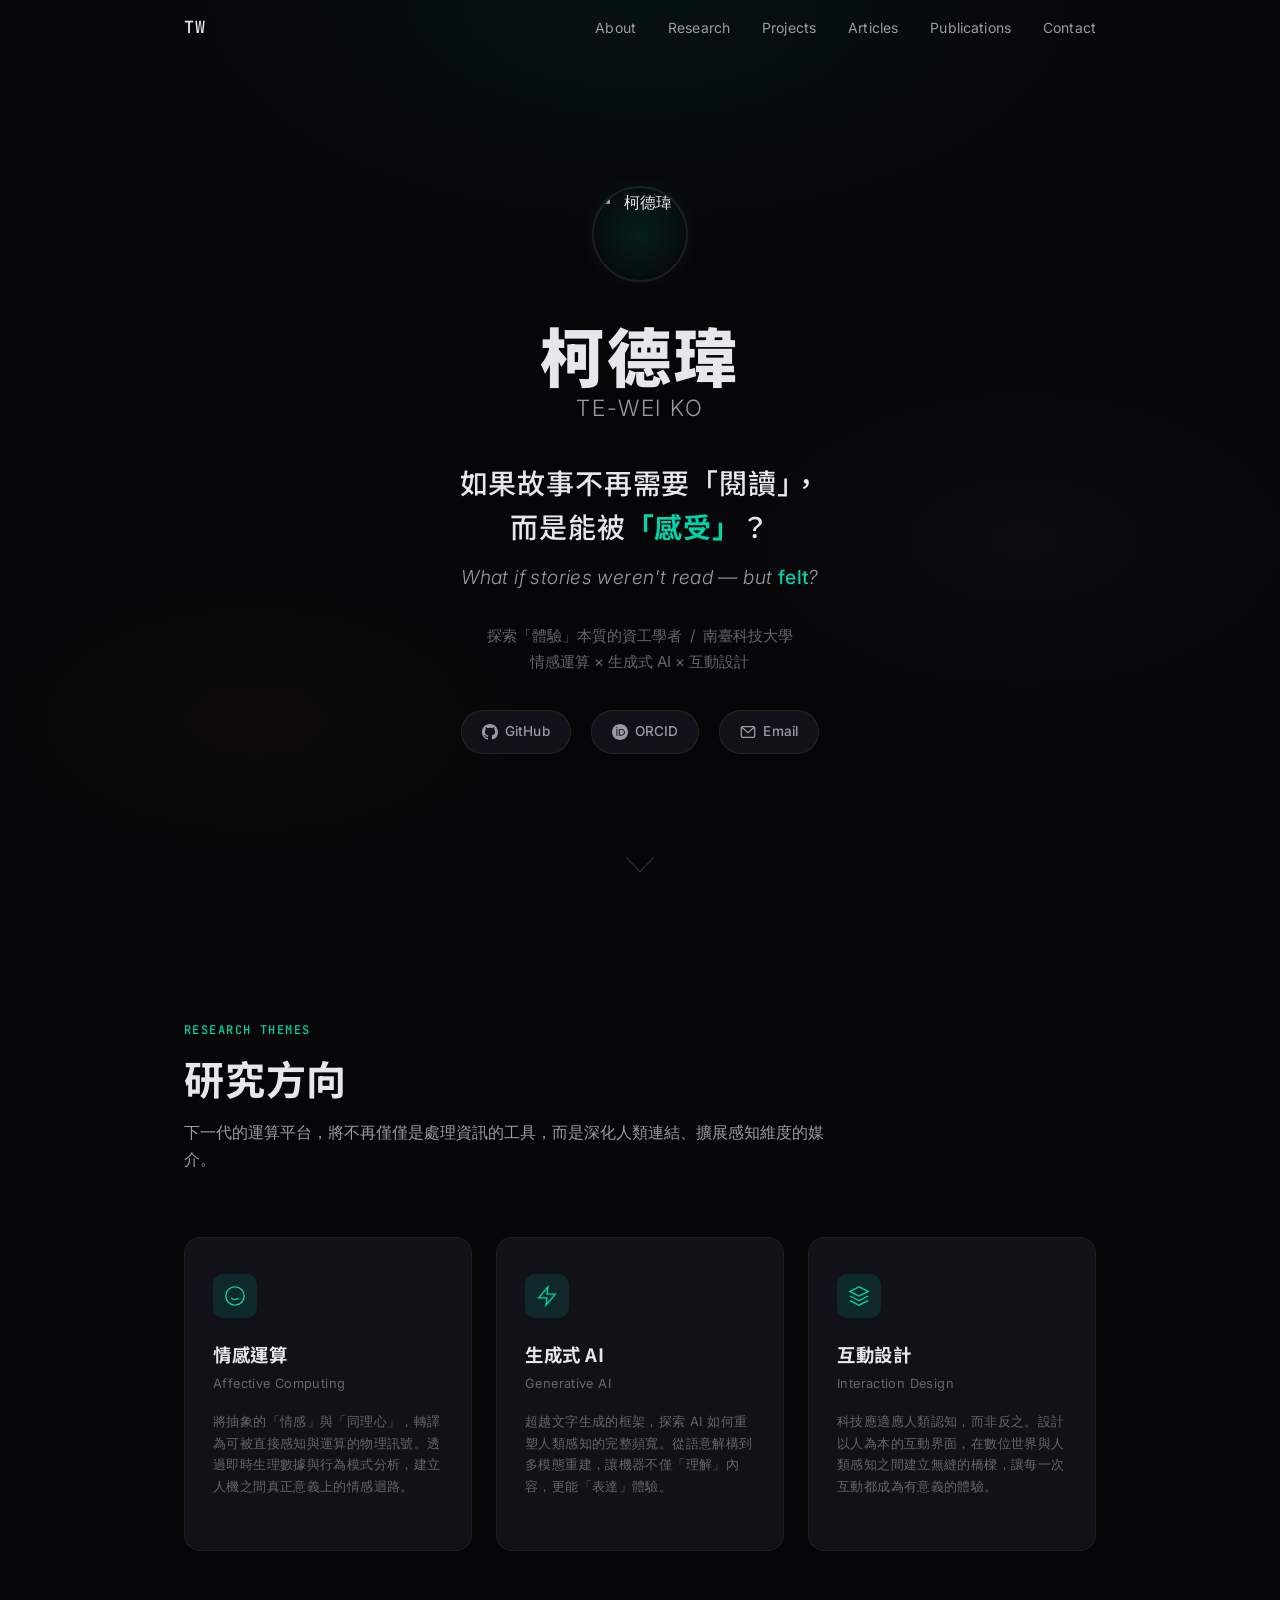
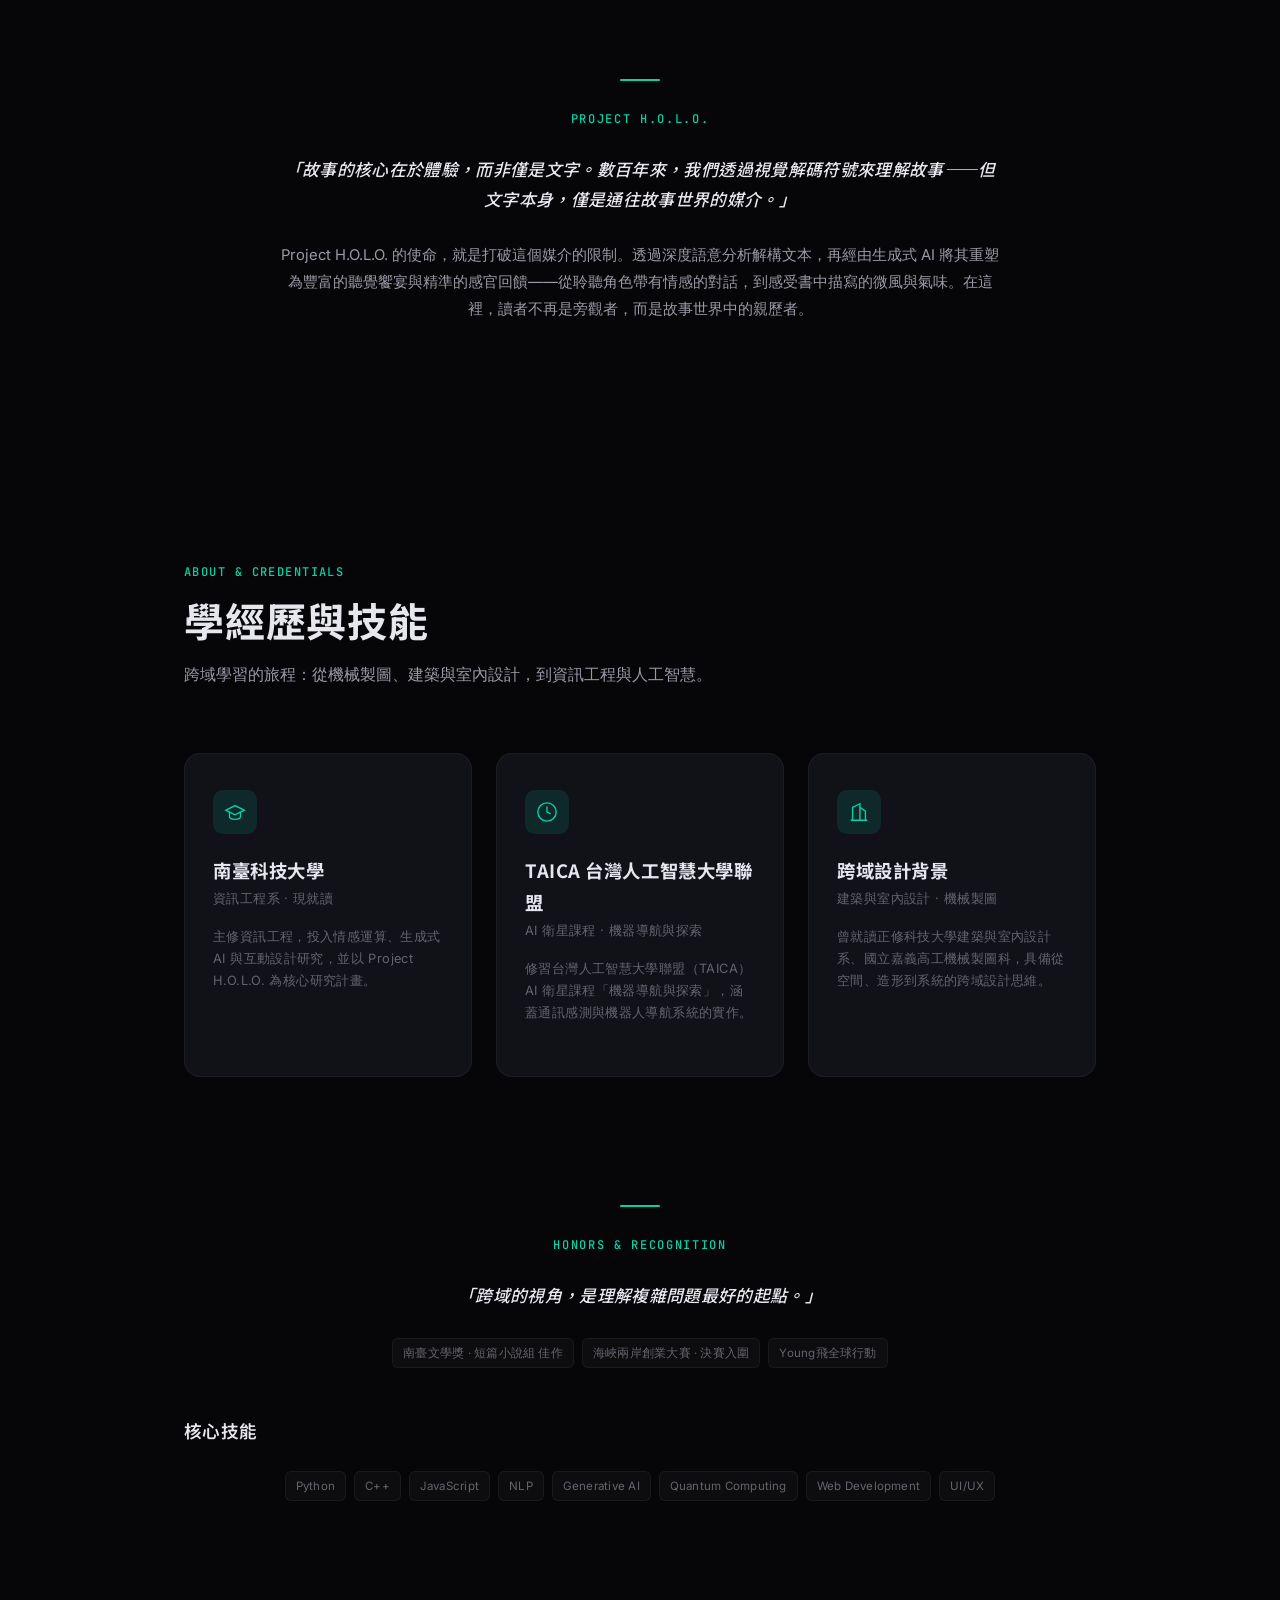
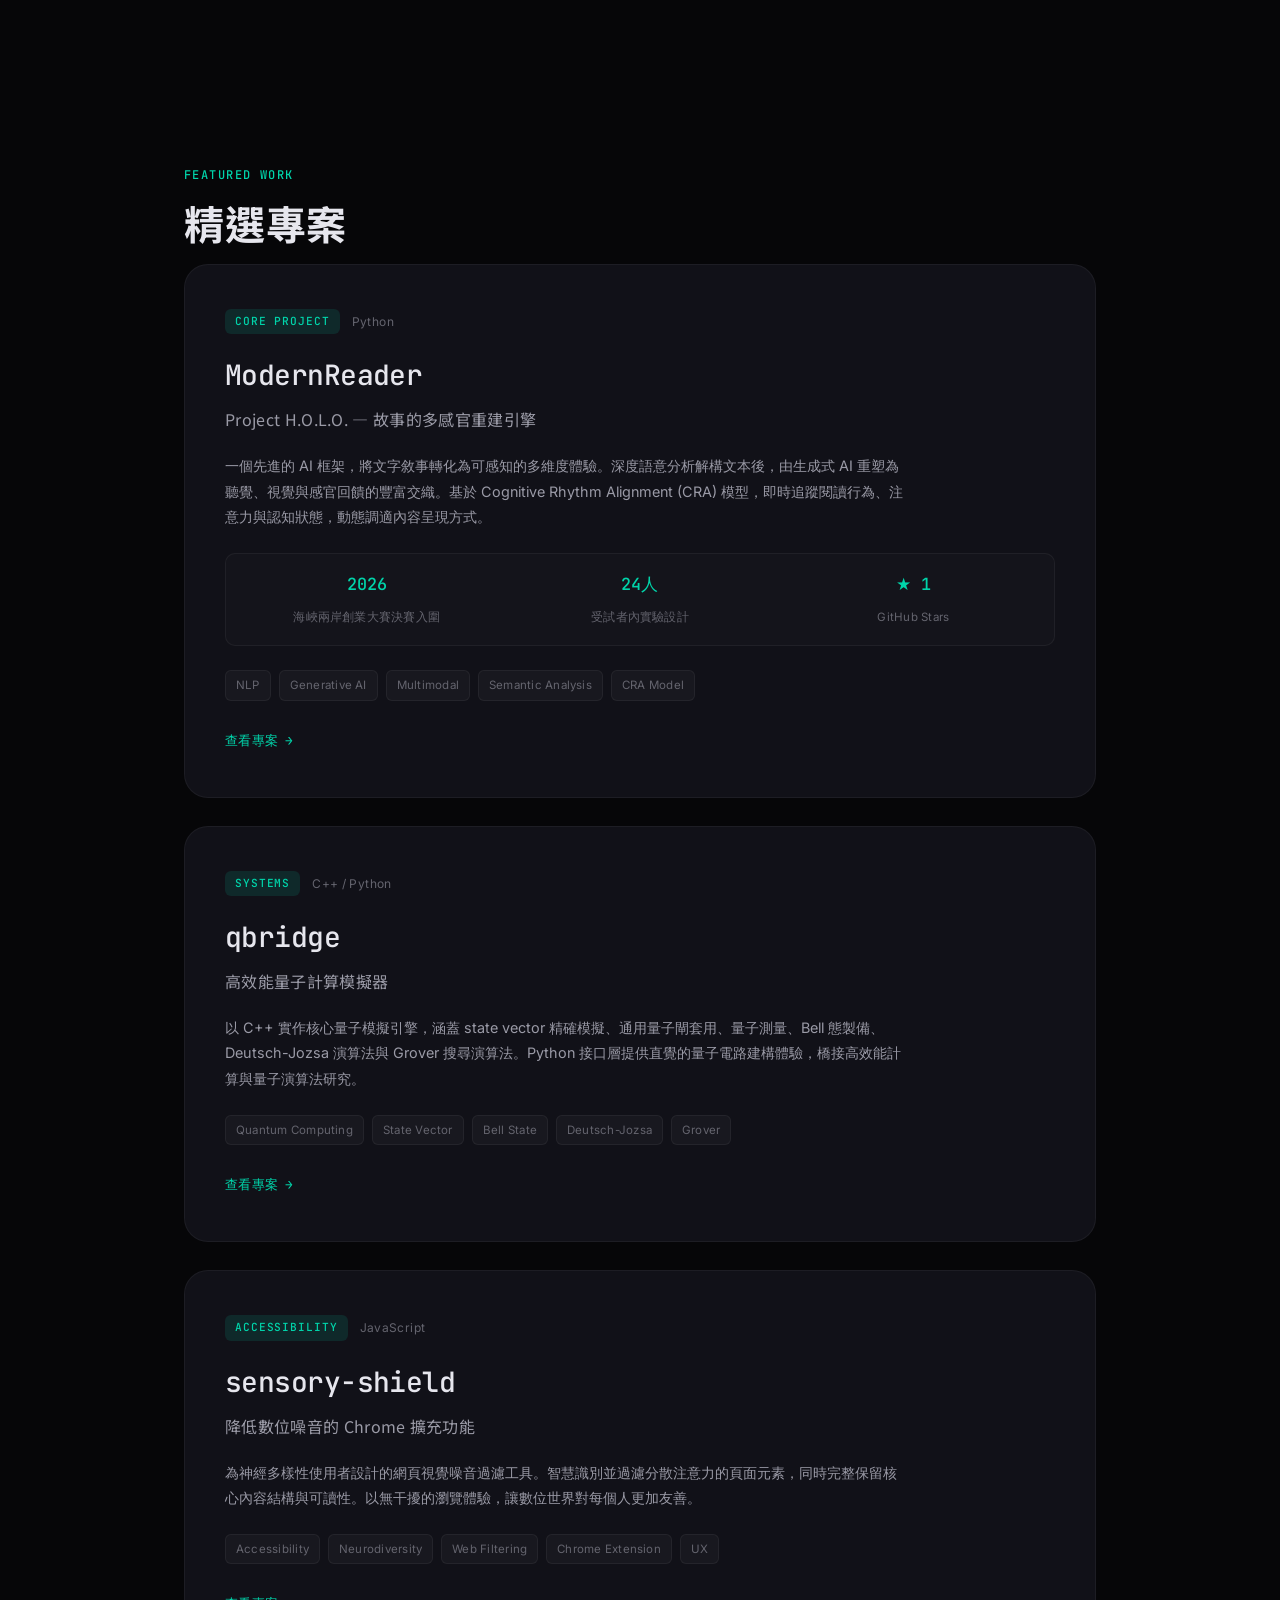
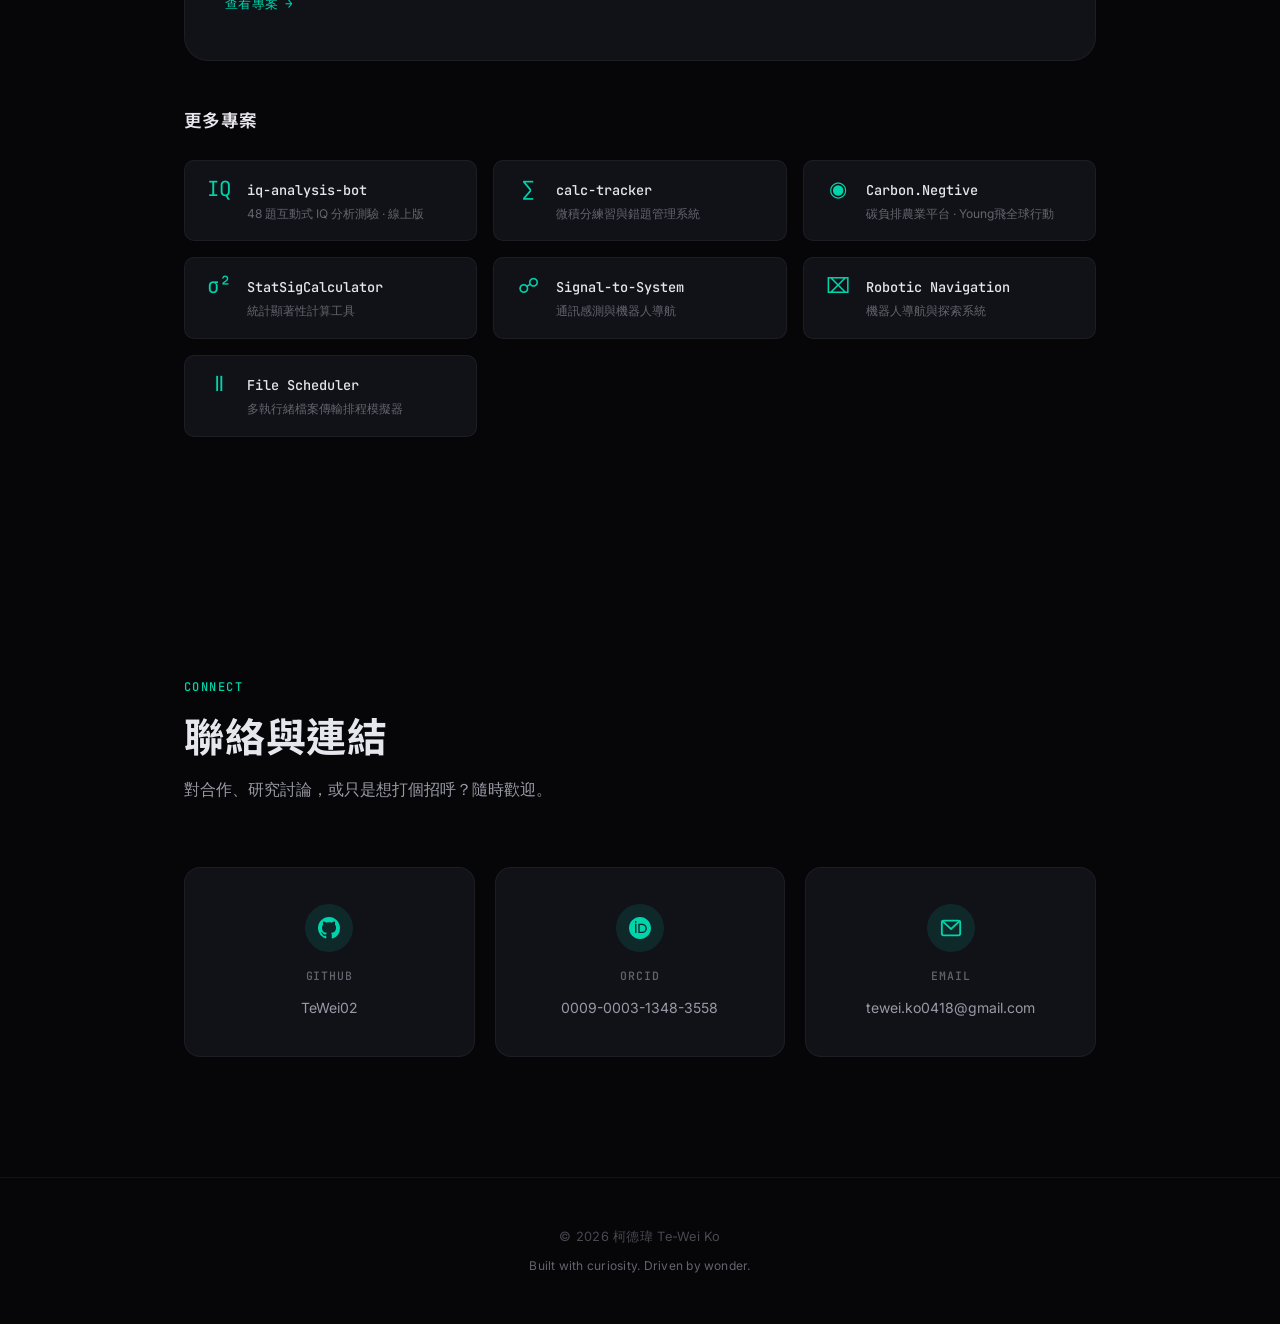
==== commit 4422ef25: "chore: 整理並強化主頁（學經歷/技能/SEO/新專案）" ====
--- a/index.html
+++ b/index.html
@@ -3,8 +3,34 @@
 <head>
     <meta charset="UTF-8">
     <meta name="viewport" content="width=device-width, initial-scale=1.0">
-    <meta name="description" content="柯德瑋 Te-Wei Ko — 探索「體驗」本質的資工學者。情感運算、生成式 AI、互動設計、Project H.O.L.O.">
-    <title>柯德瑋 Te-Wei Ko</title>
+    <meta name="description" content="柯德瑋 Te-Wei Ko — 探索「體驗」本質的資工學者。情感運算、生成式 AI、互動設計、Project H.O.L.O.。南臺科技大學資訊工程系。">
+    <meta name="author" content="柯德瑋 Te-Wei Ko">
+    <meta name="keywords" content="柯德瑋, Te-Wei Ko, 資訊工程, 情感運算, 生成式AI, 互動設計, Project H.O.L.O., 南臺科技大學, STUST, CS">
+    <meta property="og:type" content="website">
+    <meta property="og:site_name" content="柯德瑋 Te-Wei Ko">
+    <meta property="og:title" content="柯德瑋 Te-Wei Ko — 探索「體驗」本質的資工學者">
+    <meta property="og:description" content="情感運算 × 生成式 AI × 互動設計 · 南臺科技大學資訊工程系 · Project H.O.L.O.">
+    <meta property="og:url" content="https://tewei02.github.io/">
+    <meta property="og:image" content="https://github.com/user-attachments/assets/913373ee-4bc7-4954-80b3-c0bd5c5dcb5f">
+    <meta name="twitter:card" content="summary_large_image">
+    <meta name="twitter:title" content="柯德瑋 Te-Wei Ko">
+    <meta name="twitter:description" content="探索「體驗」本質的資工學者。情感運算 × 生成式 AI × 互動設計">
+    <meta name="twitter:image" content="https://github.com/user-attachments/assets/913373ee-4bc7-4954-80b3-c0bd5c5dcb5f">
+    <link rel="canonical" href="https://tewei02.github.io/">
+    <script type="application/ld+json">
+    {
+      "@context": "https://schema.org",
+      "@type": "Person",
+      "name": "柯德瑋 Te-Wei Ko",
+      "url": "https://tewei02.github.io/",
+      "email": "mailto:tewei.ko0418@gmail.com",
+      "jobTitle": "Computer Science Student",
+      "affiliation": { "@type": "Organization", "name": "Southern Taiwan University of Science and Technology" },
+      "sameAs": ["https://github.com/TeWei02", "https://orcid.org/0009-0003-1348-3558"],
+      "knowsAbout": ["Affective Computing", "Generative AI", "Interaction Design", "Natural Language Processing", "Quantum Computing", "Robotic Navigation"]
+    }
+    </script>
+    <title>柯德瑋 Te-Wei Ko — 探索「體驗」本質的資工學者</title>
     <link rel="stylesheet" href="css/style.css">
     <link rel="preconnect" href="https://fonts.googleapis.com">
     <link rel="preconnect" href="https://fonts.gstatic.com" crossorigin>
@@ -16,6 +42,7 @@
         <div class="nav-inner">
             <a href="#hero" class="nav-logo">TW</a>
             <div class="nav-links" id="nav-links">
+                <a href="#about" class="nav-link">About</a>
                 <a href="#research" class="nav-link">Research</a>
                 <a href="#projects" class="nav-link">Projects</a>
                 <a href="articles/" class="nav-link">Articles</a>
@@ -106,6 +133,58 @@
         </div>
     </section>
 
+    <!-- ==================== ABOUT ==================== -->
+    <section class="section about" id="about">
+        <div class="container">
+            <div class="section-label reveal">About &amp; Credentials</div>
+            <h2 class="section-title reveal">學經歷與技能</h2>
+            <p class="section-desc reveal">跨域學習的旅程：從機械製圖、建築與室內設計，到資訊工程與人工智慧。</p>
+
+            <div class="research-grid">
+                <div class="research-card reveal">
+                    <div class="research-card-icon">
+                        <svg viewBox="0 0 24 24" fill="none" stroke="currentColor" stroke-width="1.5"><path d="M22 10L12 5 2 10l10 5 10-5z"/><path d="M6 12v5c0 1.66 2.69 3 6 3s6-1.34 6-3v-5"/></svg>
+                    </div>
+                    <h3>南臺科技大學</h3>
+                    <p>資訊工程系 · 現就讀</p>
+                    <p class="research-card-detail">主修資訊工程，投入情感運算、生成式 AI 與互動設計研究，並以 Project H.O.L.O. 為核心研究計畫。</p>
+                </div>
+                <div class="research-card reveal">
+                    <div class="research-card-icon">
+                        <svg viewBox="0 0 24 24" fill="none" stroke="currentColor" stroke-width="1.5"><circle cx="12" cy="12" r="10"/><path d="M12 6v6l4 2"/></svg>
+                    </div>
+                    <h3>TAICA 台灣人工智慧大學聯盟</h3>
+                    <p>AI 衛星課程 · 機器導航與探索</p>
+                    <p class="research-card-detail">修習台灣人工智慧大學聯盟（TAICA）AI 衛星課程「機器導航與探索」，涵蓋通訊感測與機器人導航系統的實作。</p>
+                </div>
+                <div class="research-card reveal">
+                    <div class="research-card-icon">
+                        <svg viewBox="0 0 24 24" fill="none" stroke="currentColor" stroke-width="1.5"><path d="M3 21h18"/><path d="M5 21V7l8-4v18"/><path d="M19 21V11l-6-4"/></svg>
+                    </div>
+                    <h3>跨域設計背景</h3>
+                    <p>建築與室內設計 · 機械製圖</p>
+                    <p class="research-card-detail">曾就讀正修科技大學建築與室內設計系、國立嘉義高工機械製圖科，具備從空間、造形到系統的跨域設計思維。</p>
+                </div>
+            </div>
+
+            <div class="holo-mission reveal">
+                <div class="holo-line"></div>
+                <p class="holo-label">Honors &amp; Recognition</p>
+                <p class="holo-quote">「跨域的視角，是理解複雜問題最好的起點。」</p>
+                <div class="project-featured-tags" style="margin-top:16px;justify-content:center;">
+                    <span>南臺文學獎 · 短篇小說組 佳作</span>
+                    <span>海峽兩岸創業大賽 · 決賽入圍</span>
+                    <span>Young飛全球行動</span>
+                </div>
+            </div>
+
+            <h3 class="projects-mini-title reveal" style="margin-top:48px;">核心技能</h3>
+            <div class="project-featured-tags reveal" style="justify-content:center;margin-top:16px;">
+                <span>Python</span><span>C++</span><span>JavaScript</span><span>NLP</span><span>Generative AI</span><span>Quantum Computing</span><span>Web Development</span><span>UI/UX</span>
+            </div>
+        </div>
+    </section>
+
     <!-- ==================== PROJECTS ==================== -->
     <section class="section projects" id="projects">
         <div class="container">
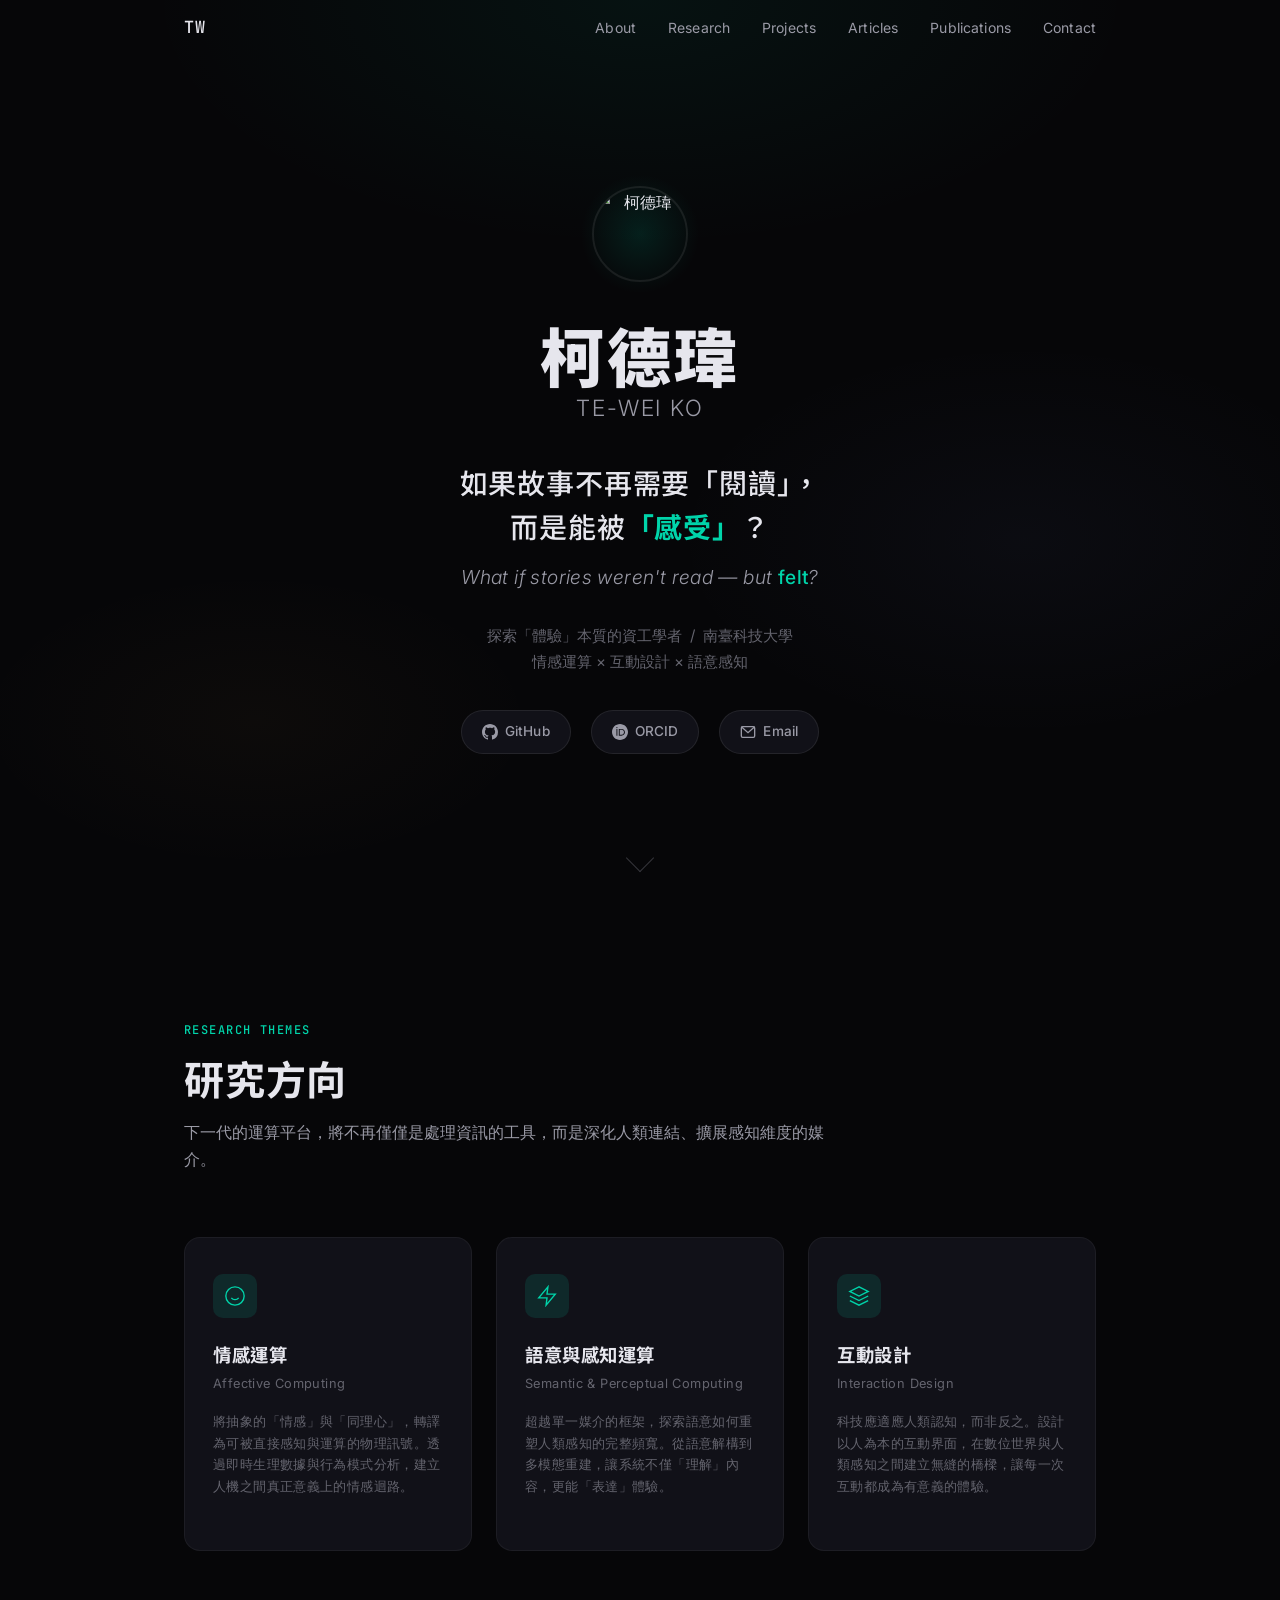
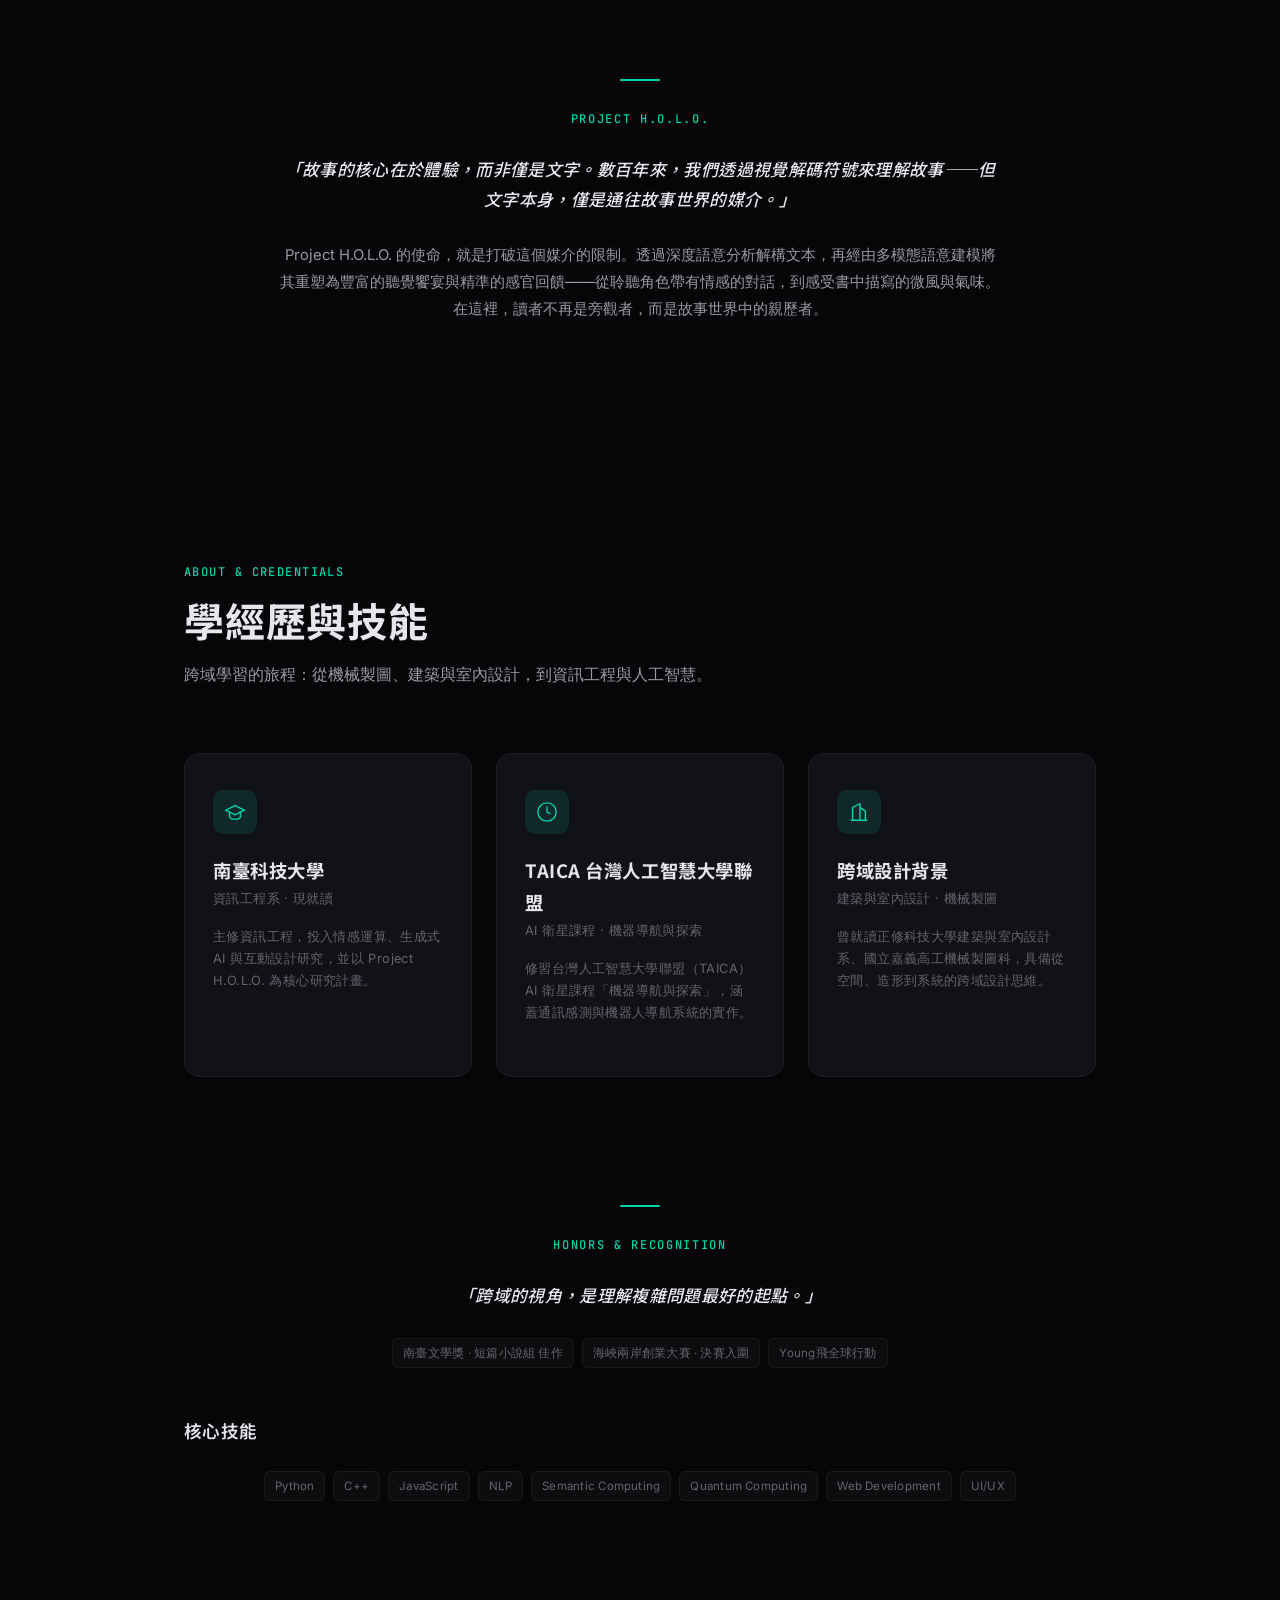
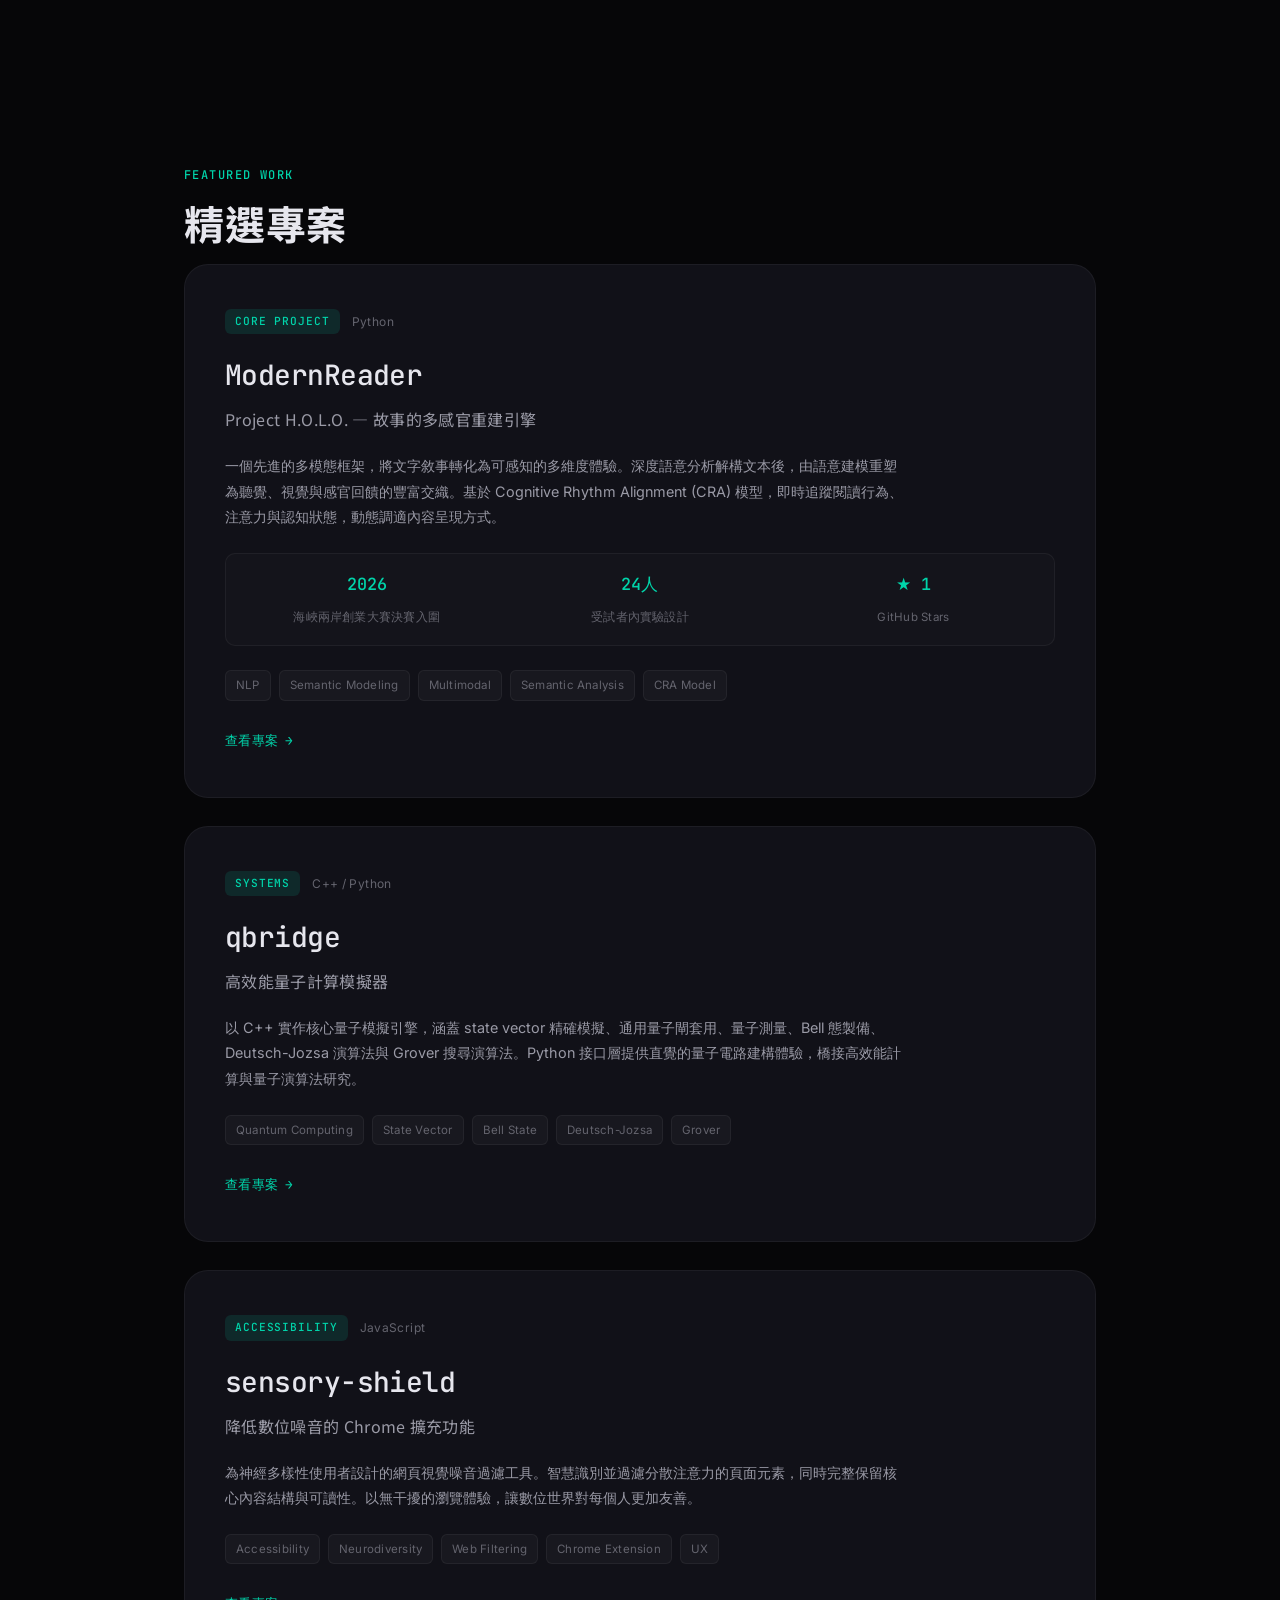
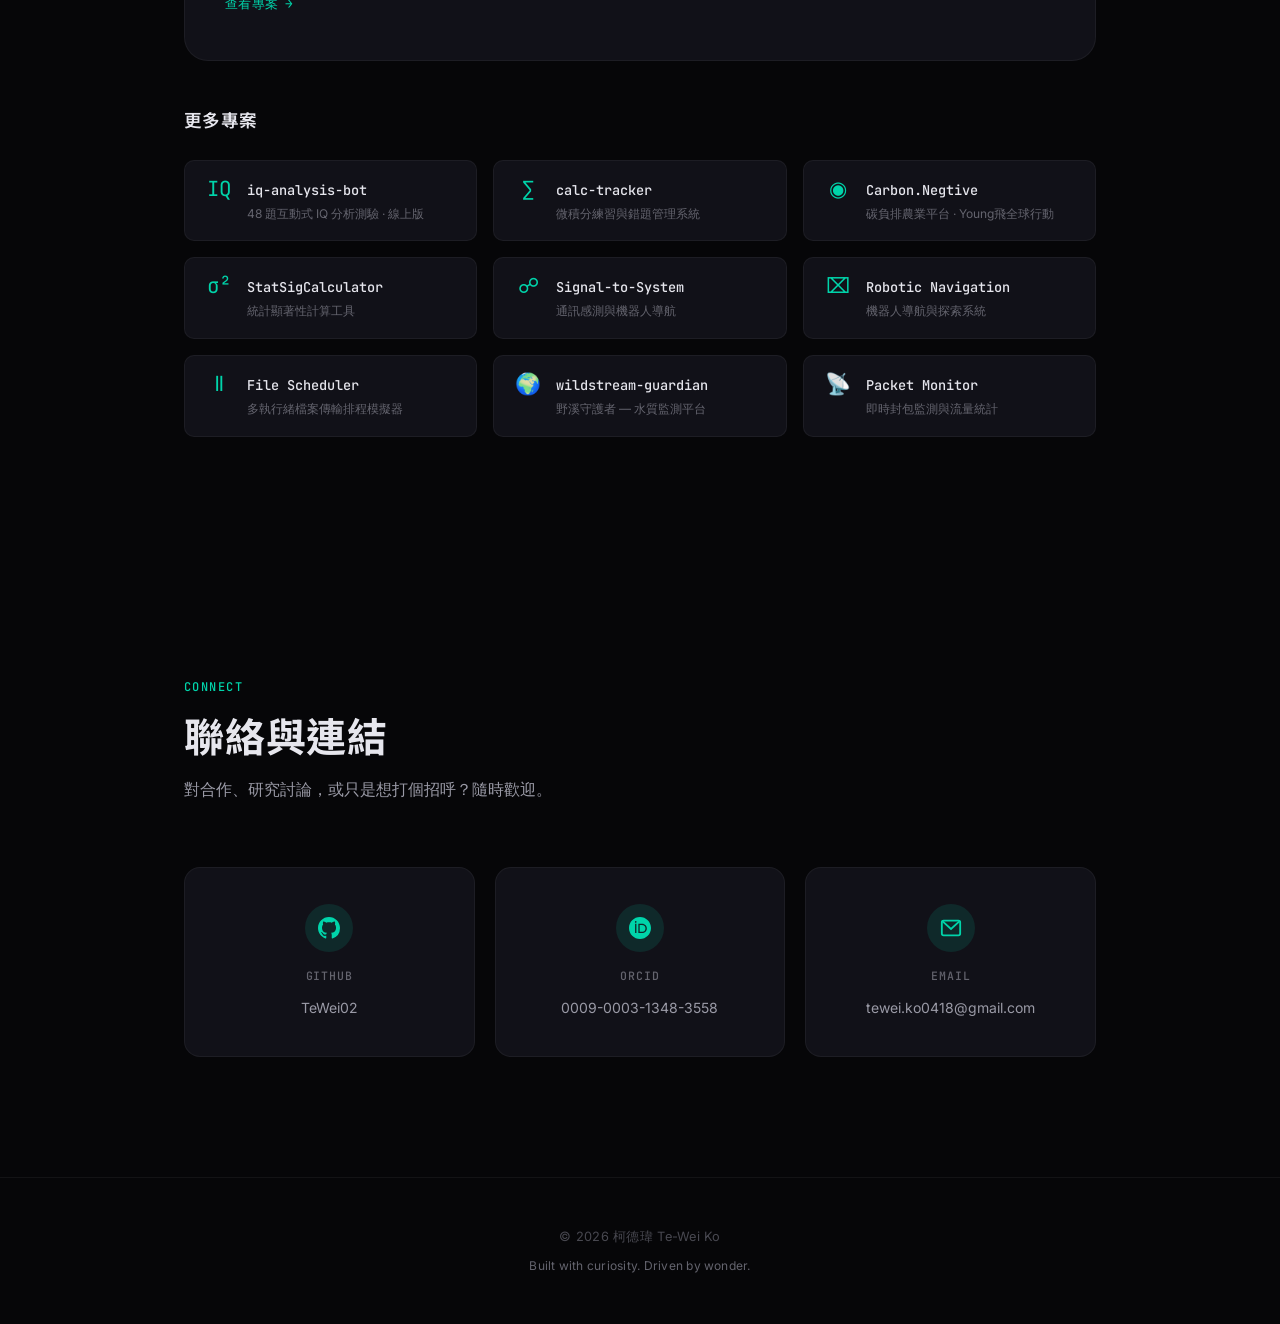
==== commit 9f8c2158: "site: polish copy and expand projects" ====
--- a/index.html
+++ b/index.html
@@ -3,18 +3,18 @@
 <head>
     <meta charset="UTF-8">
     <meta name="viewport" content="width=device-width, initial-scale=1.0">
-    <meta name="description" content="柯德瑋 Te-Wei Ko — 探索「體驗」本質的資工學者。情感運算、生成式 AI、互動設計、Project H.O.L.O.。南臺科技大學資訊工程系。">
+    <meta name="description" content="柯德瑋 Te-Wei Ko — 探索「體驗」本質的資工學者。情感運算、互動設計、語意感知、Project H.O.L.O.。南臺科技大學資訊工程系。">
     <meta name="author" content="柯德瑋 Te-Wei Ko">
-    <meta name="keywords" content="柯德瑋, Te-Wei Ko, 資訊工程, 情感運算, 生成式AI, 互動設計, Project H.O.L.O., 南臺科技大學, STUST, CS">
+    <meta name="keywords" content="柯德瑋, Te-Wei Ko, 資訊工程, 情感運算, 互動設計, 語意感知, Project H.O.L.O., 南臺科技大學, STUST, CS">
     <meta property="og:type" content="website">
     <meta property="og:site_name" content="柯德瑋 Te-Wei Ko">
     <meta property="og:title" content="柯德瑋 Te-Wei Ko — 探索「體驗」本質的資工學者">
-    <meta property="og:description" content="情感運算 × 生成式 AI × 互動設計 · 南臺科技大學資訊工程系 · Project H.O.L.O.">
+    <meta property="og:description" content="情感運算 × 互動設計 × 語意感知 · 南臺科技大學資訊工程系 · Project H.O.L.O.">
     <meta property="og:url" content="https://tewei02.github.io/">
     <meta property="og:image" content="https://github.com/user-attachments/assets/913373ee-4bc7-4954-80b3-c0bd5c5dcb5f">
     <meta name="twitter:card" content="summary_large_image">
     <meta name="twitter:title" content="柯德瑋 Te-Wei Ko">
-    <meta name="twitter:description" content="探索「體驗」本質的資工學者。情感運算 × 生成式 AI × 互動設計">
+    <meta name="twitter:description" content="探索「體驗」本質的資工學者。情感運算 × 互動設計 × 語意感知">
     <meta name="twitter:image" content="https://github.com/user-attachments/assets/913373ee-4bc7-4954-80b3-c0bd5c5dcb5f">
     <link rel="canonical" href="https://tewei02.github.io/">
     <script type="application/ld+json">
@@ -27,7 +27,7 @@
       "jobTitle": "Computer Science Student",
       "affiliation": { "@type": "Organization", "name": "Southern Taiwan University of Science and Technology" },
       "sameAs": ["https://github.com/TeWei02", "https://orcid.org/0009-0003-1348-3558"],
-      "knowsAbout": ["Affective Computing", "Generative AI", "Interaction Design", "Natural Language Processing", "Quantum Computing", "Robotic Navigation"]
+      "knowsAbout": ["Affective Computing", "Interaction Design", "Semantic Computing", "Natural Language Processing", "Quantum Computing", "Robotic Navigation"]
     }
     </script>
     <title>柯德瑋 Te-Wei Ko — 探索「體驗」本質的資工學者</title>
@@ -68,7 +68,7 @@
                 <p class="hero-tagline">如果故事不再需要「閱讀」，<br>而是能被<span class="hero-tagline-accent">「感受」</span>？</p>
                 <p class="hero-tagline-en">What if stories weren't read — but <span class="hero-tagline-accent-en">felt</span>?</p>
             </div>
-            <p class="hero-bio reveal">探索「體驗」本質的資工學者 &nbsp;/&nbsp; 南臺科技大學<br>情感運算 &times; 生成式 AI &times; 互動設計</p>
+            <p class="hero-bio reveal">探索「體驗」本質的資工學者 &nbsp;/&nbsp; 南臺科技大學<br>情感運算 &times; 互動設計 &times; 語意感知</p>
             <div class="hero-cta reveal">
                 <a href="https://github.com/TeWei02" target="_blank" rel="noopener" class="hero-link">
                     <svg viewBox="0 0 24 24" fill="currentColor"><path d="M12 0C5.37 0 0 5.37 0 12c0 5.31 3.435 9.795 8.205 11.385.6.105.825-.255.825-.57 0-.285-.015-1.23-.015-2.235-3.015.555-3.795-.735-4.035-1.41-.135-.345-.72-1.41-1.23-1.695-.42-.225-1.02-.78-.015-.795.945-.015 1.62.87 1.845 1.23 1.08 1.815 2.805 1.305 3.495.99.105-.78.42-1.305.765-1.605-2.67-.3-5.46-1.335-5.46-5.925 0-1.305.465-2.385 1.23-3.225-.12-.3-.54-1.53.12-3.18 0 0 1.005-.315 3.3 1.23.96-.27 1.98-.405 3-.405s2.04.135 3 .405c2.295-1.56 3.3-1.23 3.3-1.23.66 1.65.24 2.88.12 3.18.765.84 1.23 1.905 1.23 3.225 0 4.605-2.805 5.625-5.475 5.925.435.375.81 1.095.81 2.22 0 1.605-.015 2.895-.015 3.3 0 .315.225.69.825.57A12.02 12.02 0 0024 12c0-6.63-5.37-12-12-12z"/></svg>
@@ -109,9 +109,9 @@
                     <div class="research-card-icon">
                         <svg viewBox="0 0 24 24" fill="none" stroke="currentColor" stroke-width="1.5"><polygon points="13 2 3 14 12 14 11 22 21 10 12 10 13 2"/></svg>
                     </div>
-                    <h3>生成式 AI</h3>
-                    <p>Generative AI</p>
-                    <p class="research-card-detail">超越文字生成的框架，探索 AI 如何重塑人類感知的完整頻寬。從語意解構到多模態重建，讓機器不僅「理解」內容，更能「表達」體驗。</p>
+                    <h3>語意與感知運算</h3>
+                    <p>Semantic &amp; Perceptual Computing</p>
+                    <p class="research-card-detail">超越單一媒介的框架，探索語意如何重塑人類感知的完整頻寬。從語意解構到多模態重建，讓系統不僅「理解」內容，更能「表達」體驗。</p>
                 </div>
                 <div class="research-card reveal">
                     <div class="research-card-icon">
@@ -128,7 +128,7 @@
                 <div class="holo-line"></div>
                 <p class="holo-label">Project H.O.L.O.</p>
                 <p class="holo-quote">「故事的核心在於體驗，而非僅是文字。數百年來，我們透過視覺解碼符號來理解故事——但文字本身，僅是通往故事世界的媒介。」</p>
-                <p class="holo-desc">Project H.O.L.O. 的使命，就是打破這個媒介的限制。透過深度語意分析解構文本，再經由生成式 AI 將其重塑為豐富的聽覺饗宴與精準的感官回饋——從聆聽角色帶有情感的對話，到感受書中描寫的微風與氣味。在這裡，讀者不再是旁觀者，而是故事世界中的親歷者。</p>
+                <p class="holo-desc">Project H.O.L.O. 的使命，就是打破這個媒介的限制。透過深度語意分析解構文本，再經由多模態語意建模將其重塑為豐富的聽覺饗宴與精準的感官回饋——從聆聽角色帶有情感的對話，到感受書中描寫的微風與氣味。在這裡，讀者不再是旁觀者，而是故事世界中的親歷者。</p>
             </div>
         </div>
     </section>
@@ -180,7 +180,7 @@
 
             <h3 class="projects-mini-title reveal" style="margin-top:48px;">核心技能</h3>
             <div class="project-featured-tags reveal" style="justify-content:center;margin-top:16px;">
-                <span>Python</span><span>C++</span><span>JavaScript</span><span>NLP</span><span>Generative AI</span><span>Quantum Computing</span><span>Web Development</span><span>UI/UX</span>
+                <span>Python</span><span>C++</span><span>JavaScript</span><span>NLP</span><span>Semantic Computing</span><span>Quantum Computing</span><span>Web Development</span><span>UI/UX</span>
             </div>
         </div>
     </section>
@@ -201,7 +201,7 @@
                     </div>
                     <h3 class="project-featured-title">ModernReader</h3>
                     <p class="project-featured-subtitle">Project H.O.L.O. — 故事的多感官重建引擎</p>
-                    <p class="project-featured-desc">一個先進的 AI 框架，將文字敘事轉化為可感知的多維度體驗。深度語意分析解構文本後，由生成式 AI 重塑為聽覺、視覺與感官回饋的豐富交織。基於 Cognitive Rhythm Alignment (CRA) 模型，即時追蹤閱讀行為、注意力與認知狀態，動態調適內容呈現方式。</p>
+                    <p class="project-featured-desc">一個先進的多模態框架，將文字敘事轉化為可感知的多維度體驗。深度語意分析解構文本後，由語意建模重塑為聽覺、視覺與感官回饋的豐富交織。基於 Cognitive Rhythm Alignment (CRA) 模型，即時追蹤閱讀行為、注意力與認知狀態，動態調適內容呈現方式。</p>
                     <div class="project-featured-stats">
                         <div class="project-stat">
                             <span class="project-stat-value">2026</span>
@@ -217,7 +217,7 @@
                         </div>
                     </div>
                     <div class="project-featured-tags">
-                        <span>NLP</span><span>Generative AI</span><span>Multimodal</span><span>Semantic Analysis</span><span>CRA Model</span>
+                        <span>NLP</span><span>Semantic Modeling</span><span>Multimodal</span><span>Semantic Analysis</span><span>CRA Model</span>
                     </div>
                     <a href="https://github.com/TeWei02/ModernReader" target="_blank" rel="noopener" class="project-featured-link">
                         查看專案 <span>&rarr;</span>
@@ -318,6 +318,20 @@
                             <p>多執行緒檔案傳輸排程模擬器</p>
                         </div>
                     </a>
+                    <a href="https://github.com/TeWei02/wildstream-guardian" target="_blank" rel="noopener" class="project-mini-card">
+                        <span class="project-mini-icon">&#127757;</span>
+                        <div>
+                            <h4>wildstream-guardian</h4>
+                            <p>野溪守護者 — 水質監測平台</p>
+                        </div>
+                    </a>
+                    <a href="https://github.com/TeWei02/Real-time-Packet-Monitoring-and-Traffic-Statistics-System" target="_blank" rel="noopener" class="project-mini-card">
+                        <span class="project-mini-icon">&#128225;</span>
+                        <div>
+                            <h4>Packet Monitor</h4>
+                            <p>即時封包監測與流量統計</p>
+                        </div>
+                    </a>
                 </div>
             </div>
         </div>
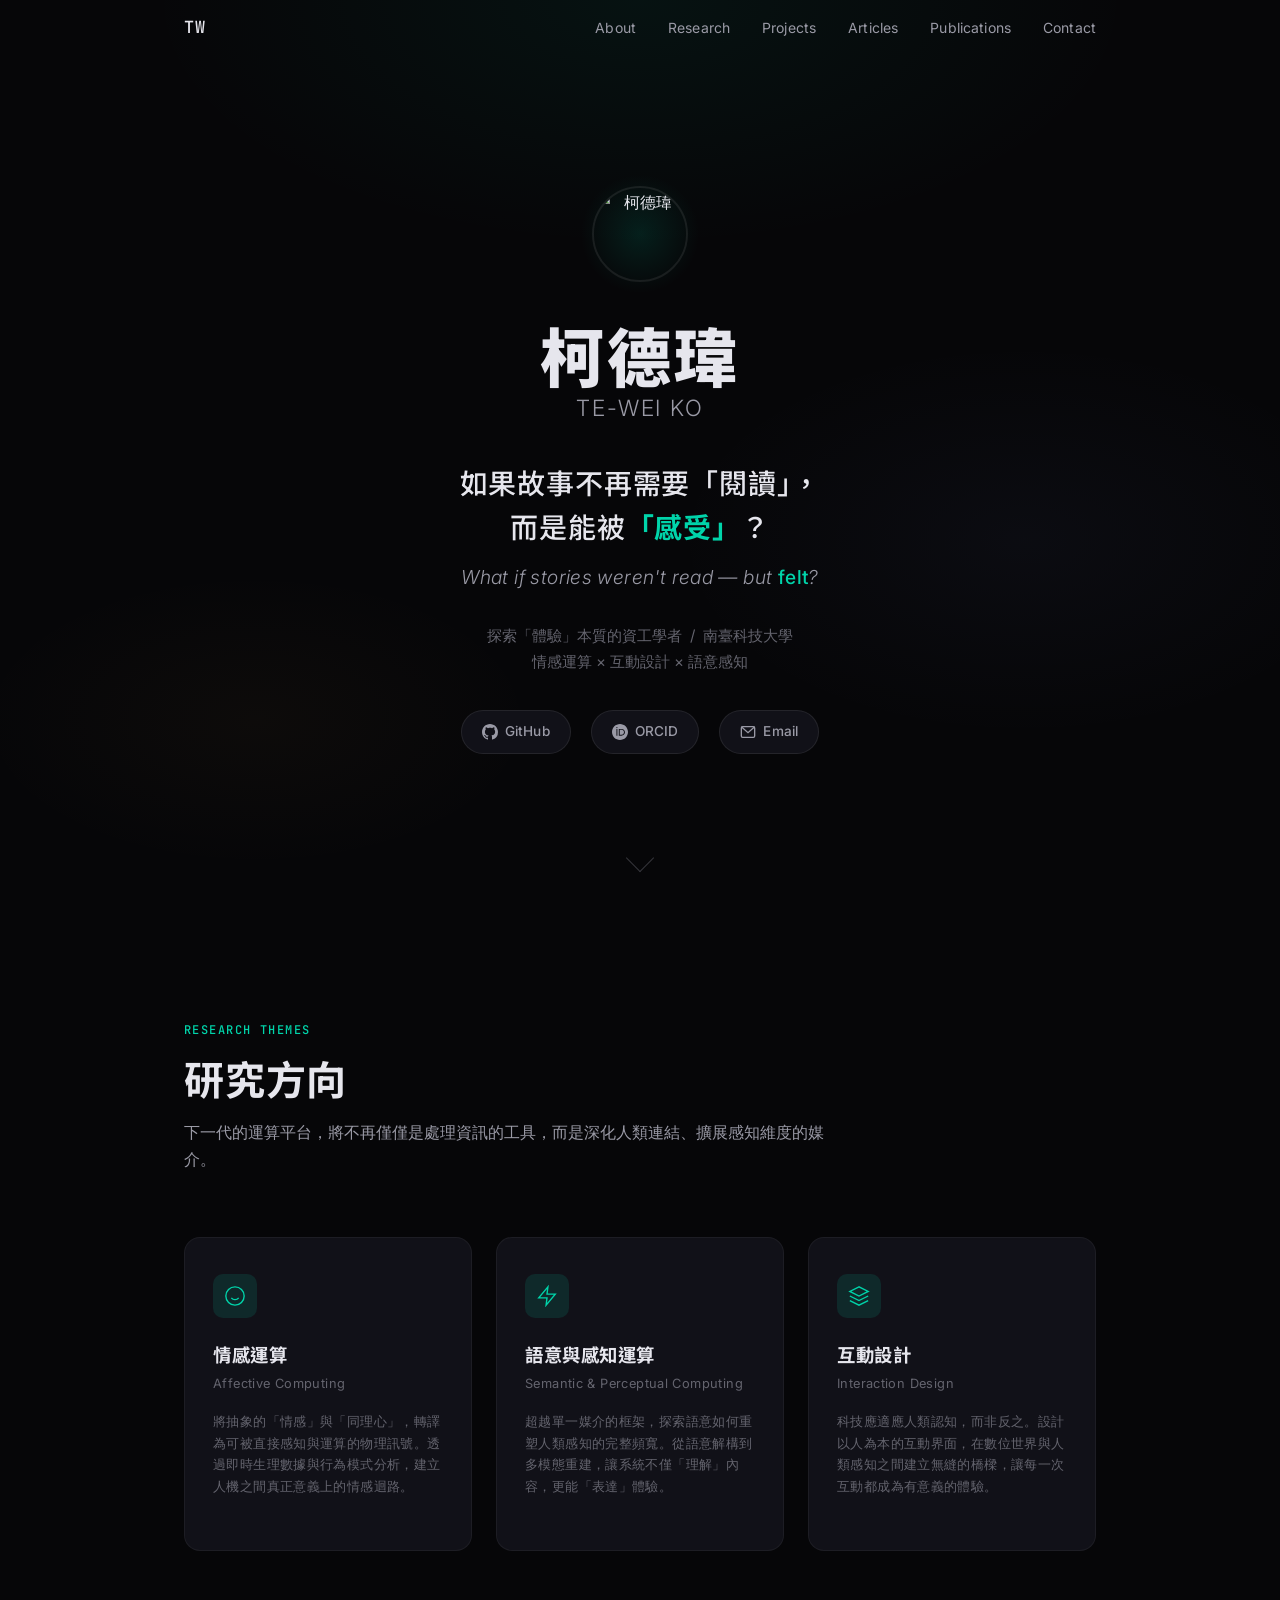
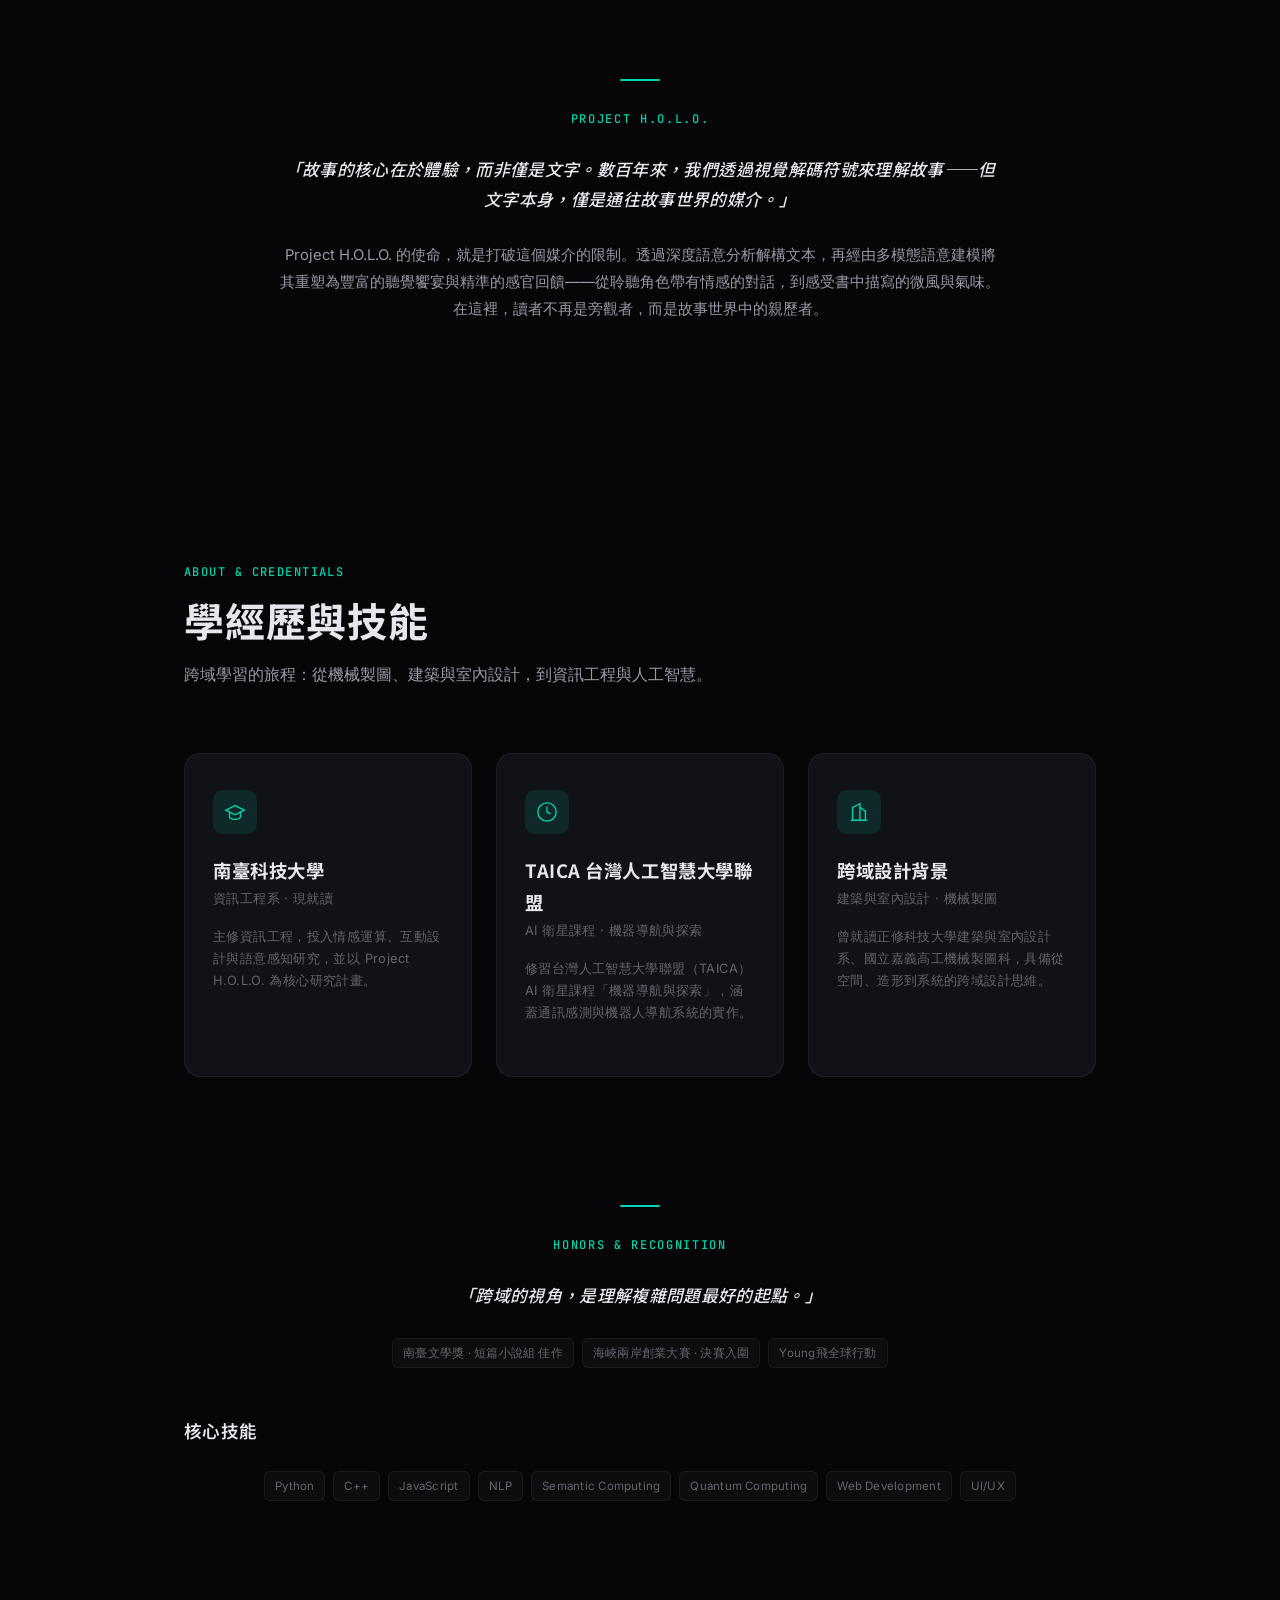
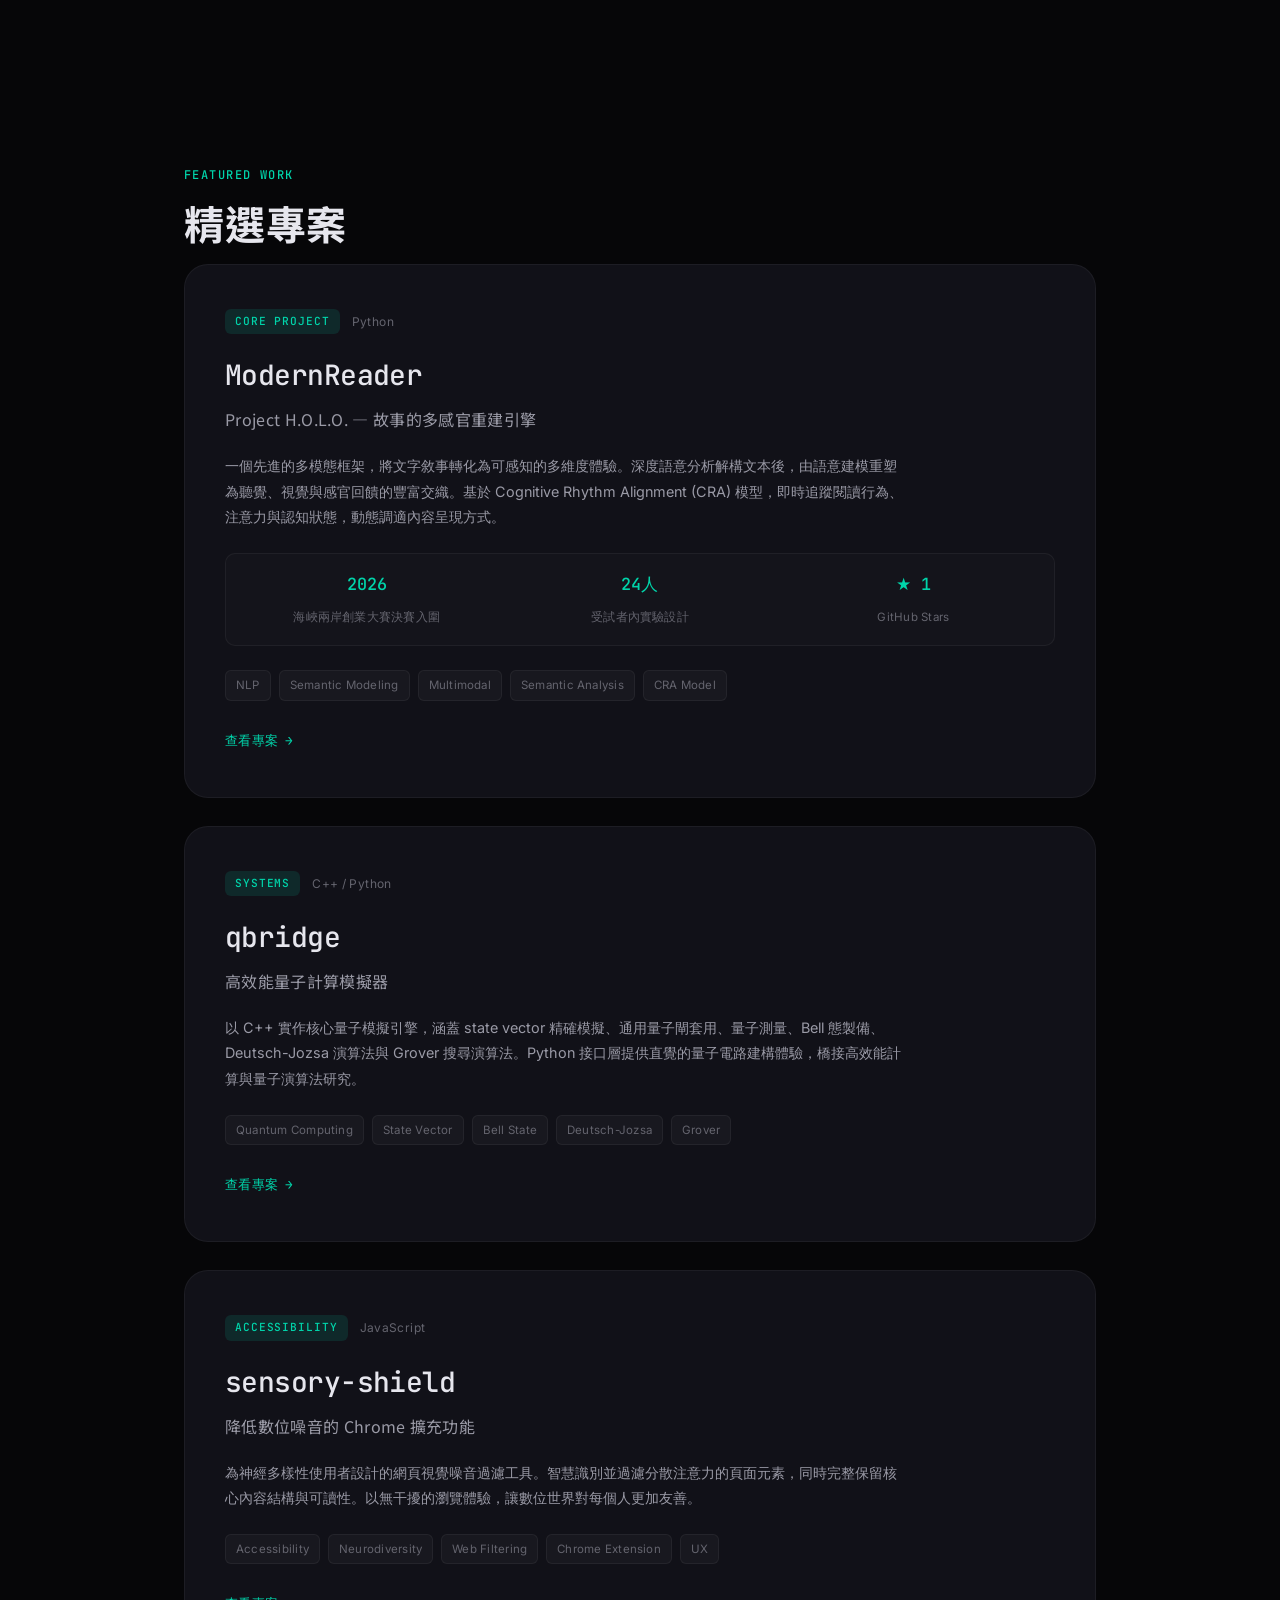
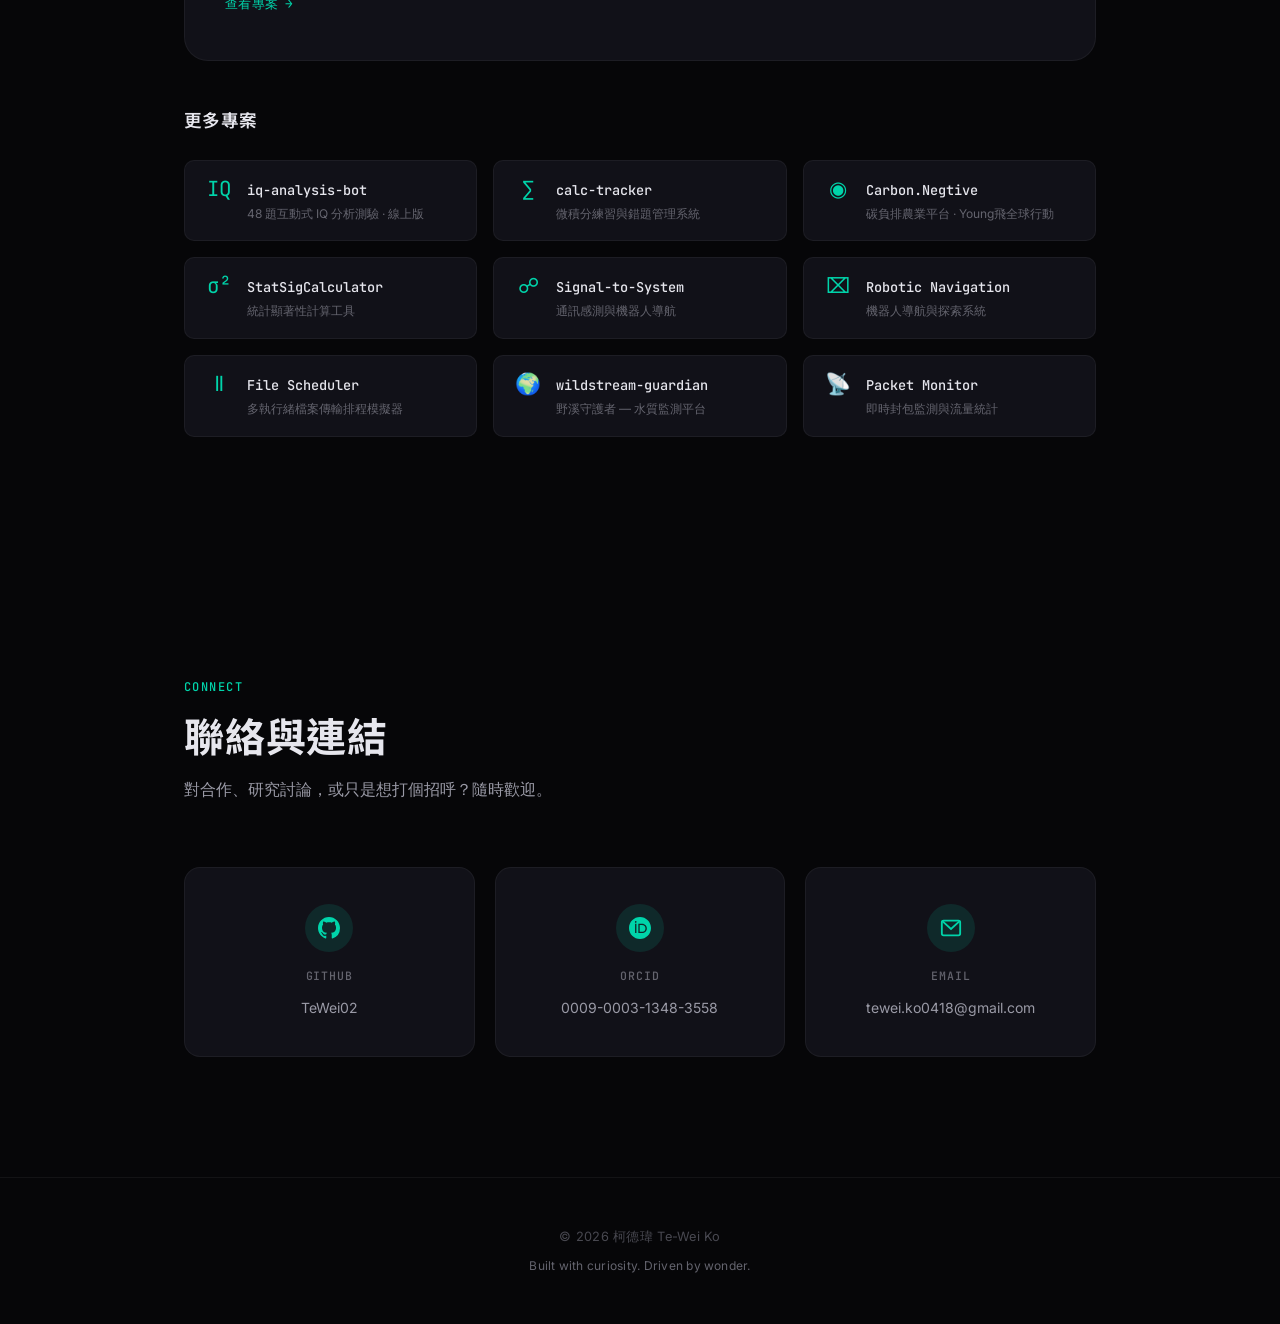
==== commit f40cae95: "site: polish copy" ====
--- a/index.html
+++ b/index.html
@@ -147,7 +147,7 @@
                     </div>
                     <h3>南臺科技大學</h3>
                     <p>資訊工程系 · 現就讀</p>
-                    <p class="research-card-detail">主修資訊工程，投入情感運算、生成式 AI 與互動設計研究，並以 Project H.O.L.O. 為核心研究計畫。</p>
+                    <p class="research-card-detail">主修資訊工程，投入情感運算、互動設計與語意感知研究，並以 Project H.O.L.O. 為核心研究計畫。</p>
                 </div>
                 <div class="research-card reveal">
                     <div class="research-card-icon">
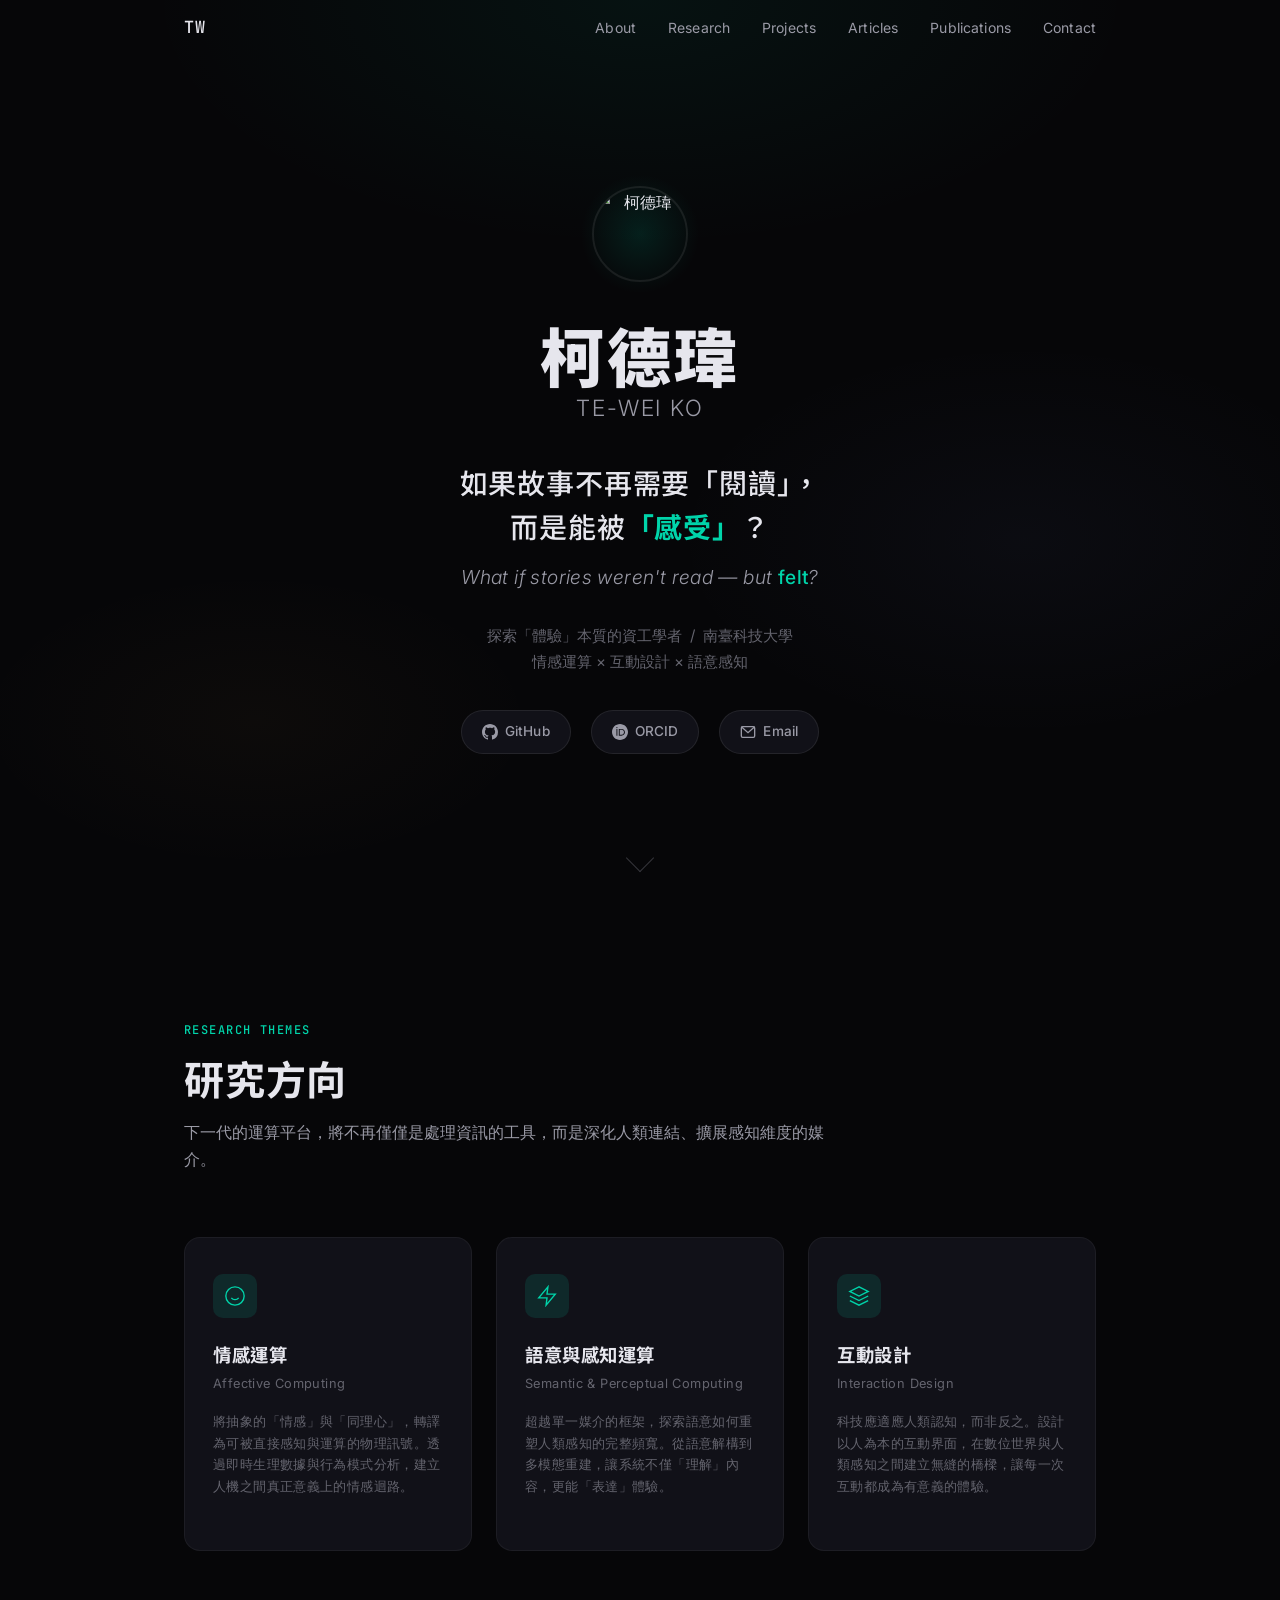
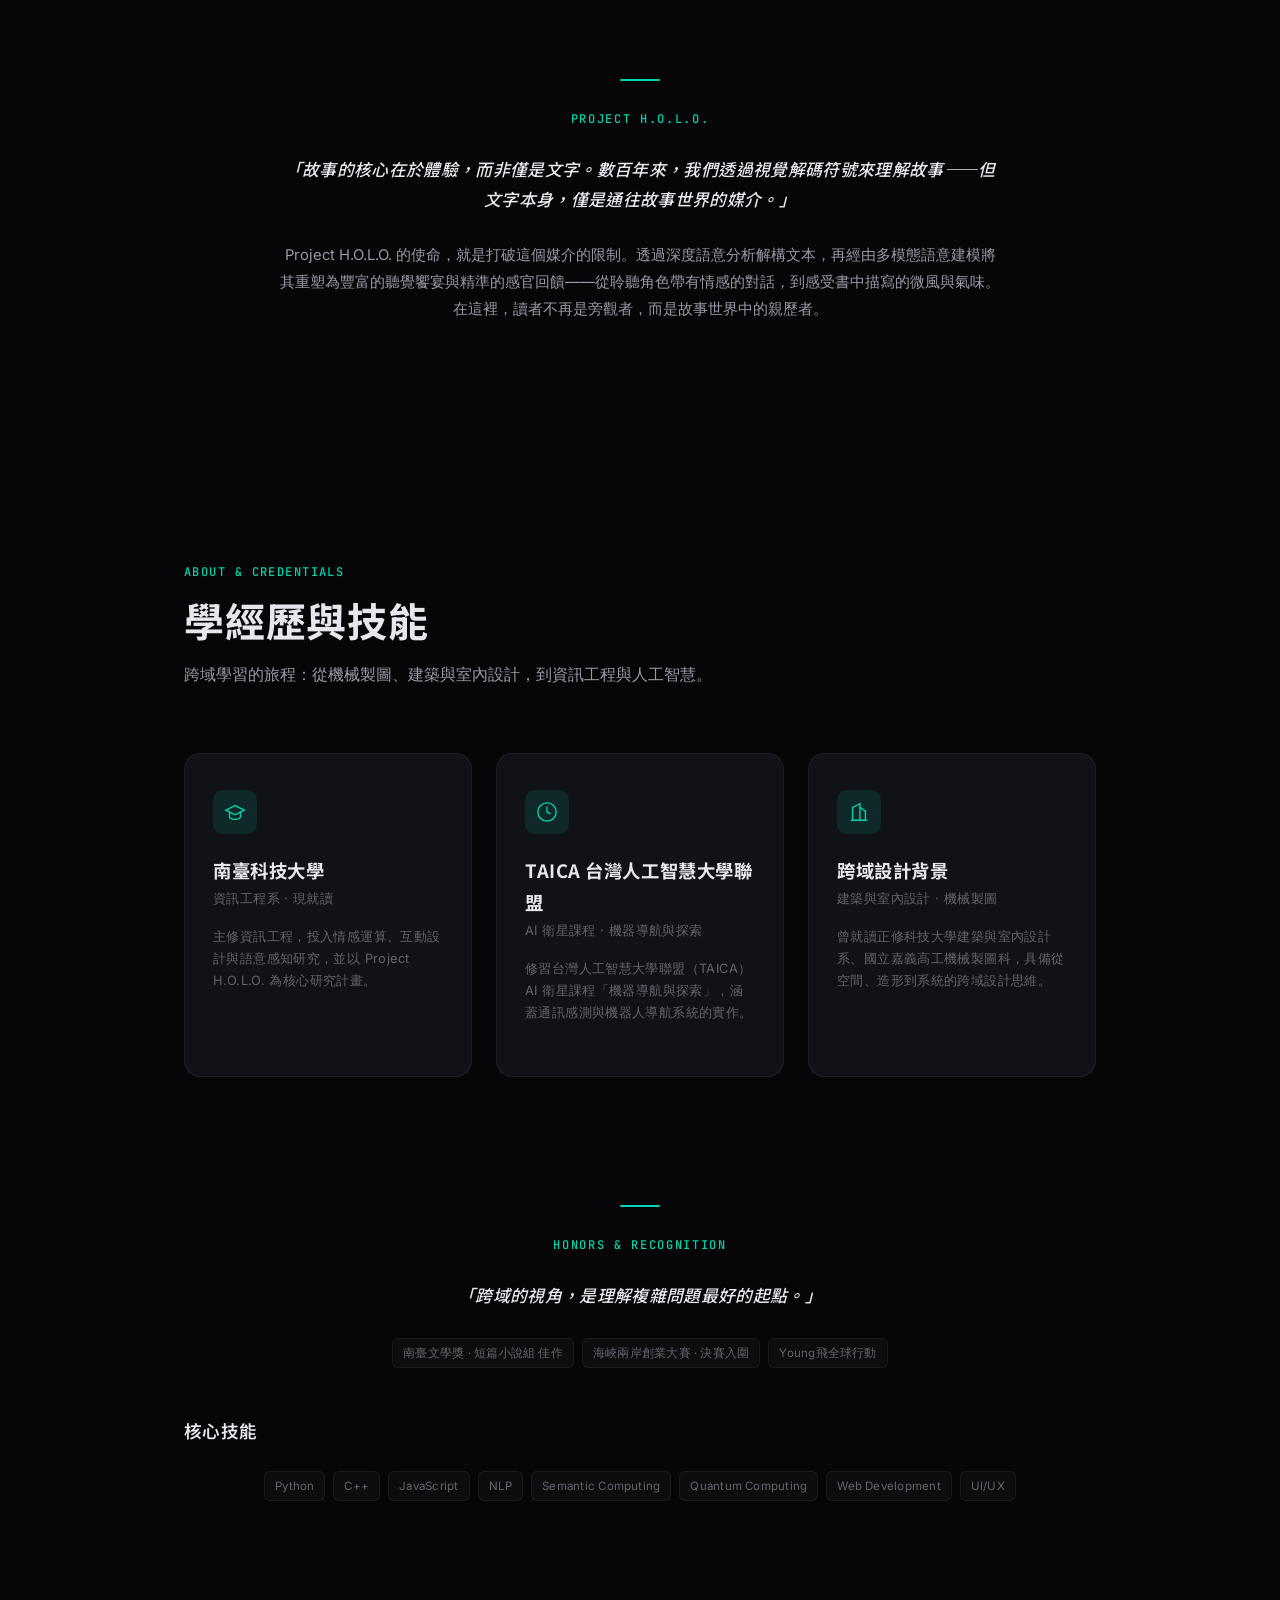
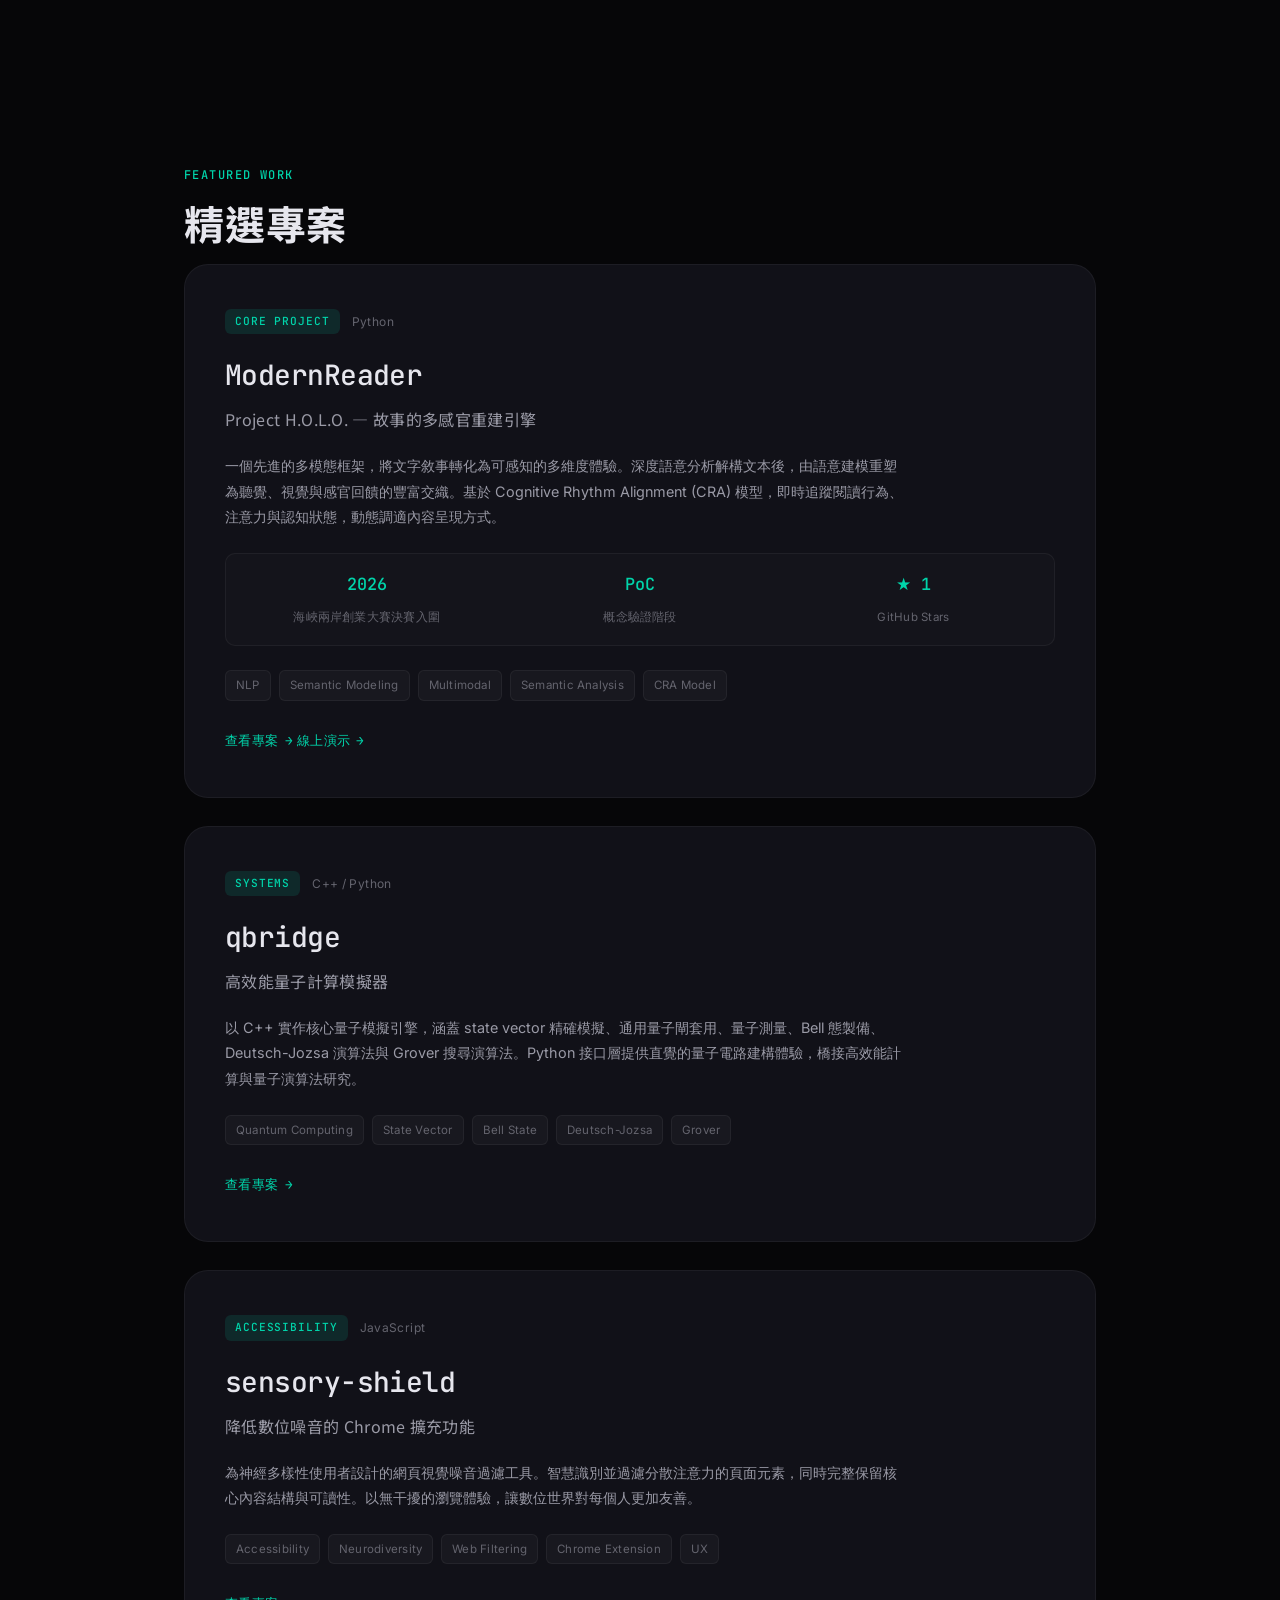
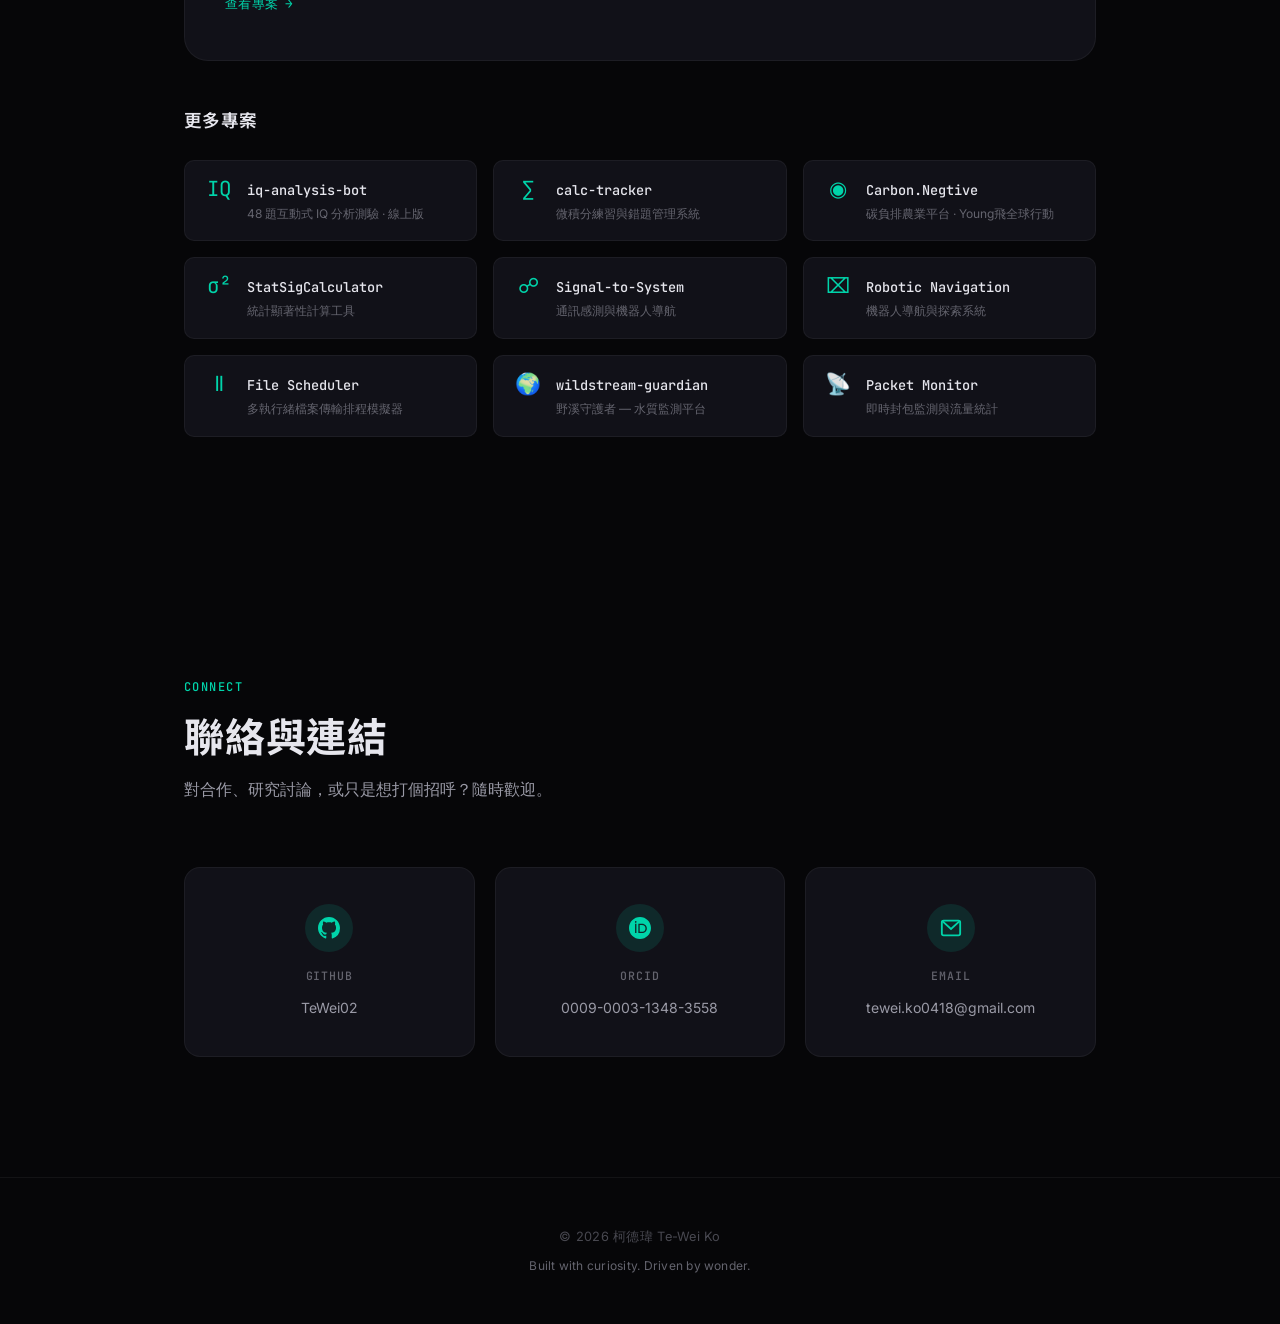
==== commit 1abeb24b: "fix: 移除 ModernReader 虛構受試者數據，新增線上演示入口" ====
--- a/index.html
+++ b/index.html
@@ -208,8 +208,8 @@
                             <span class="project-stat-label">海峽兩岸創業大賽決賽入圍</span>
                         </div>
                         <div class="project-stat">
-                            <span class="project-stat-value">24人</span>
-                            <span class="project-stat-label">受試者內實驗設計</span>
+                            <span class="project-stat-value">PoC</span>
+                            <span class="project-stat-label">概念驗證階段</span>
                         </div>
                         <div class="project-stat">
                             <span class="project-stat-value">★ 1</span>
@@ -221,6 +221,9 @@
                     </div>
                     <a href="https://github.com/TeWei02/ModernReader" target="_blank" rel="noopener" class="project-featured-link">
                         查看專案 <span>&rarr;</span>
+                    </a>
+                    <a href="https://tewei02.github.io/ModernReader/demo.html" target="_blank" rel="noopener" class="project-featured-link">
+                        線上演示 <span>&rarr;</span>
                     </a>
                 </div>
             </div>
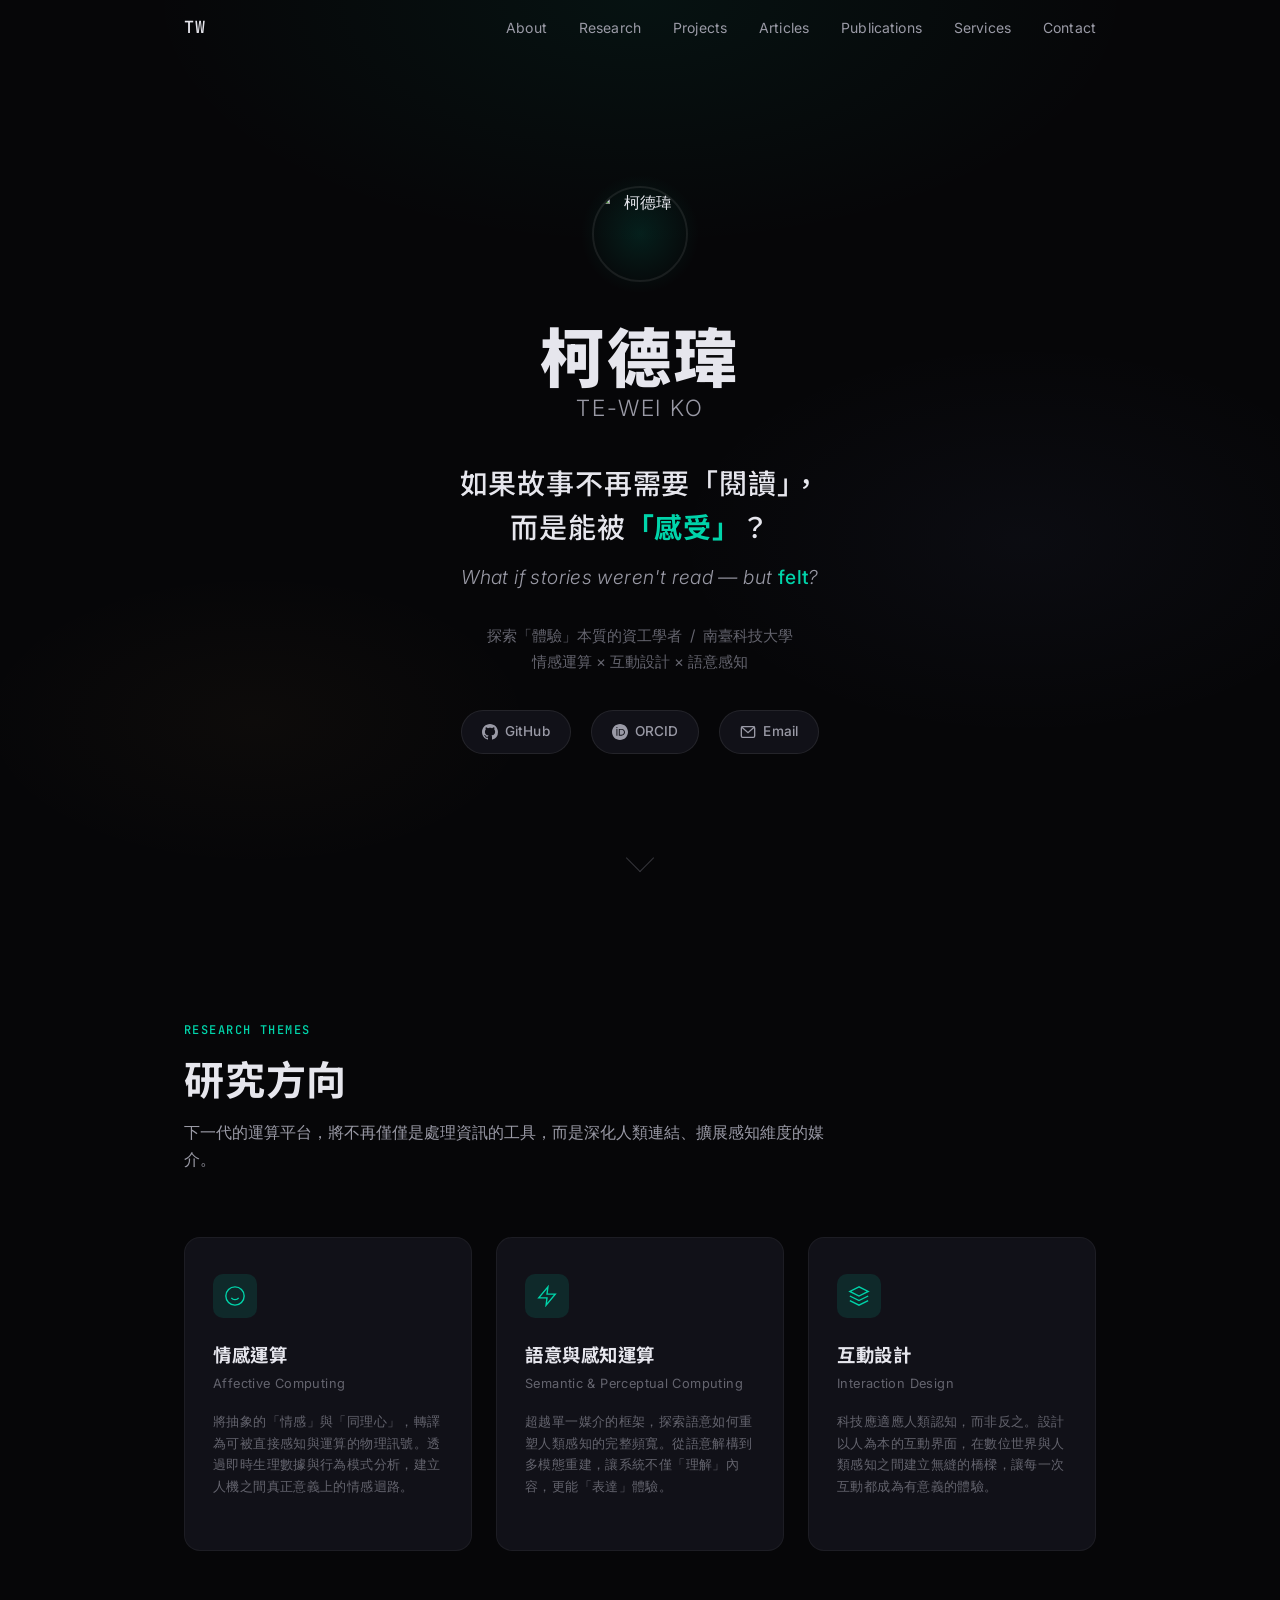
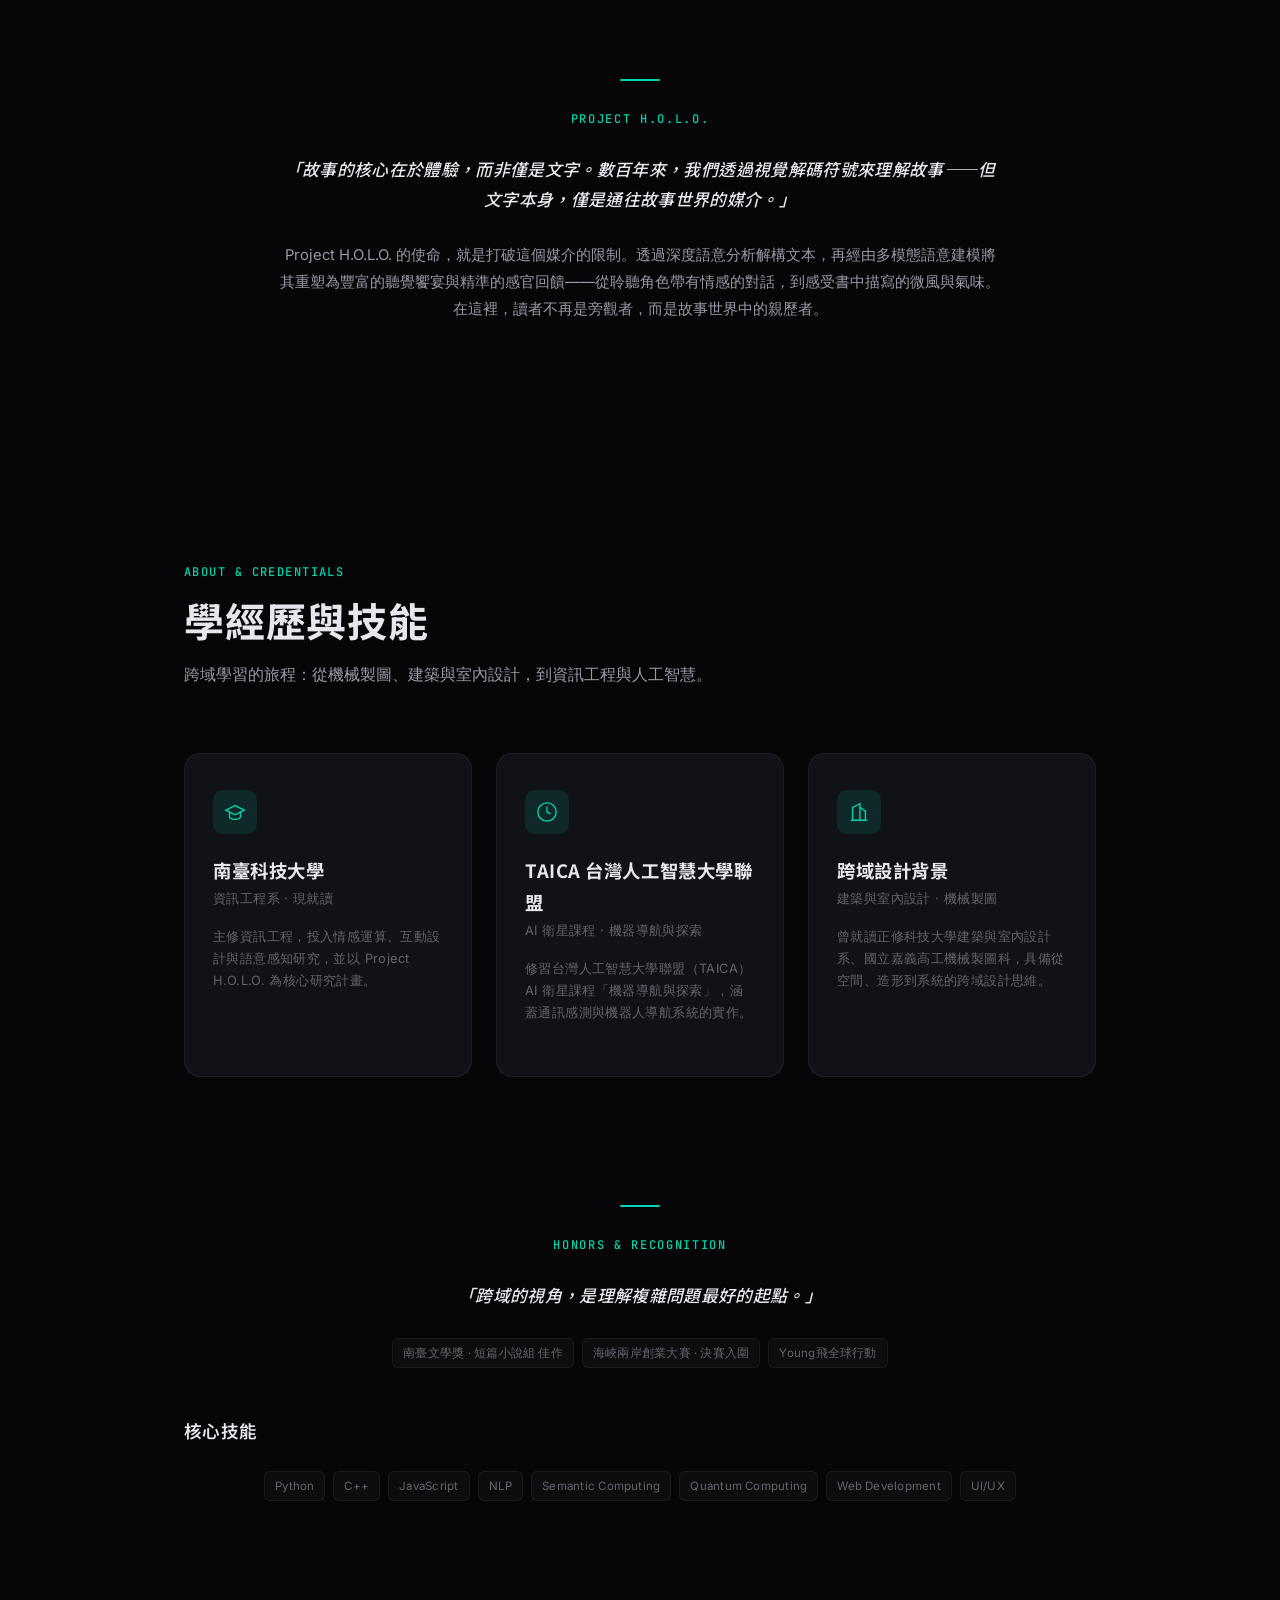
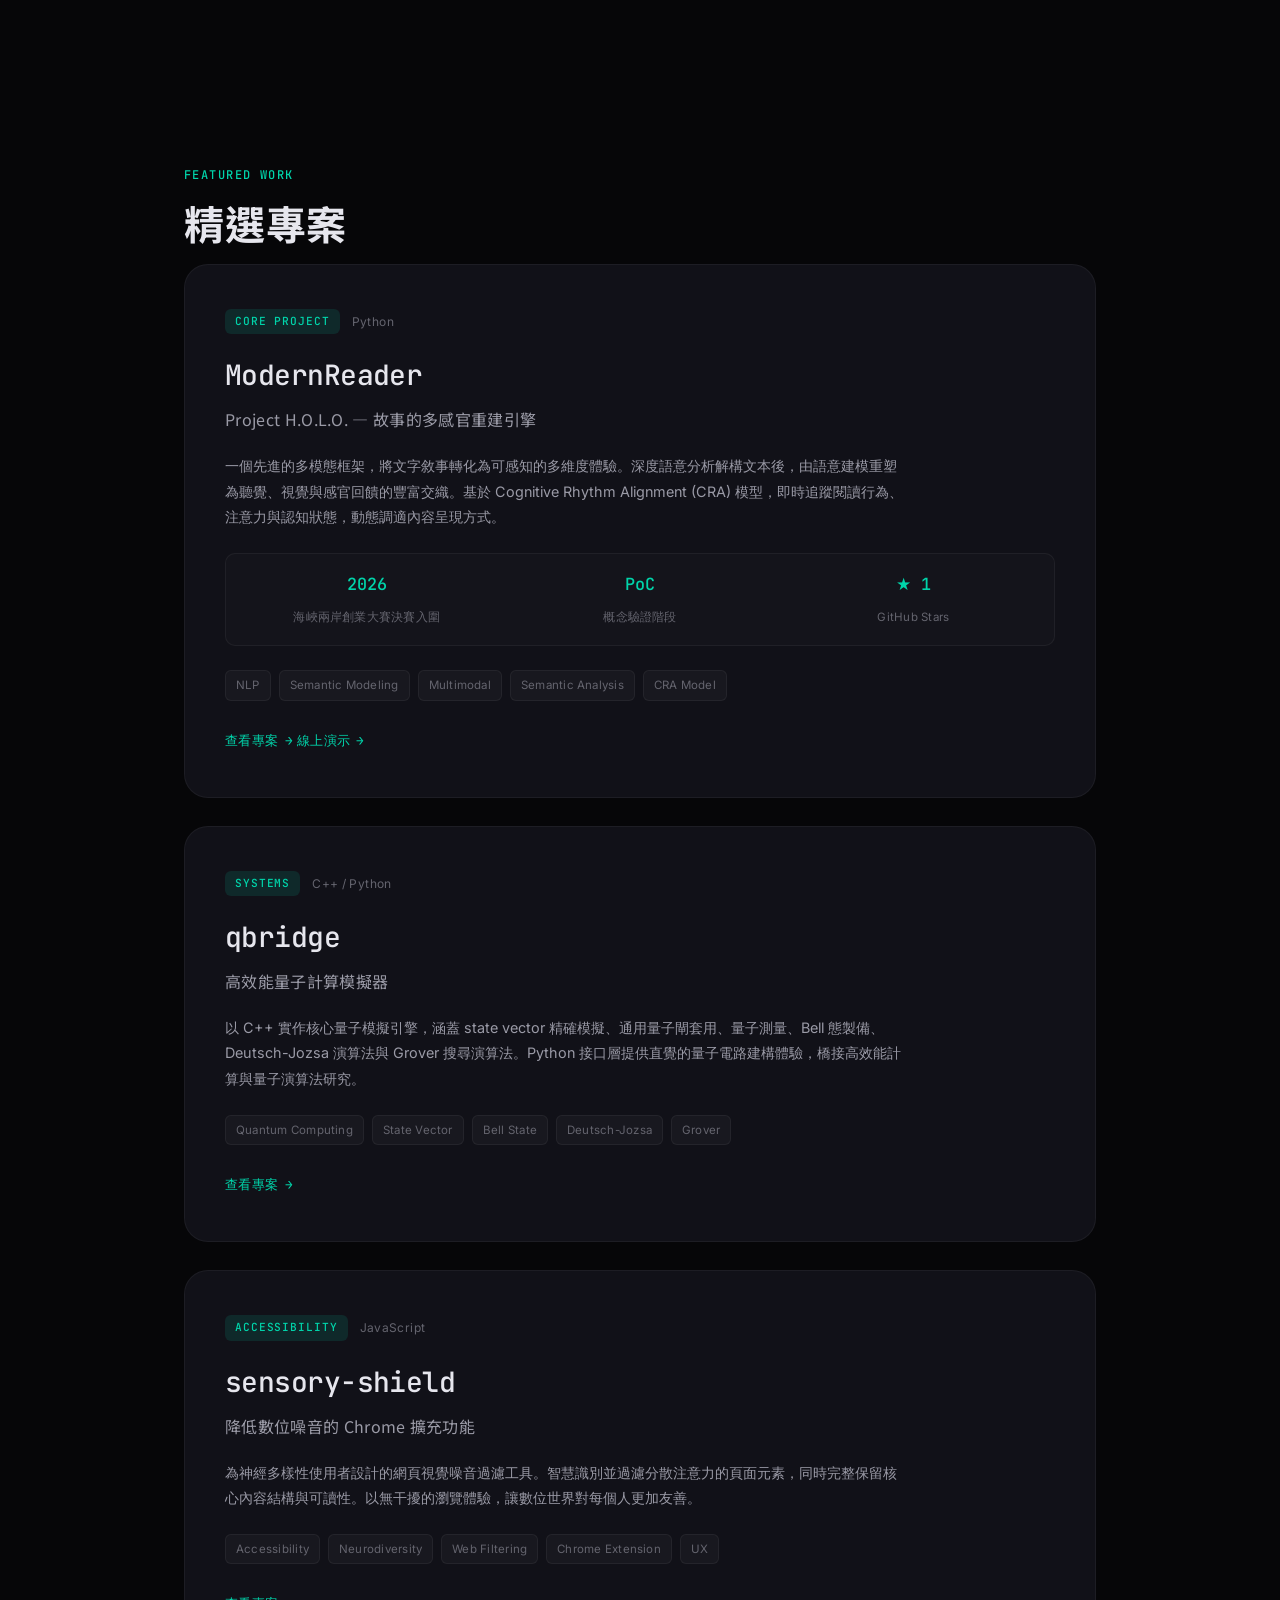
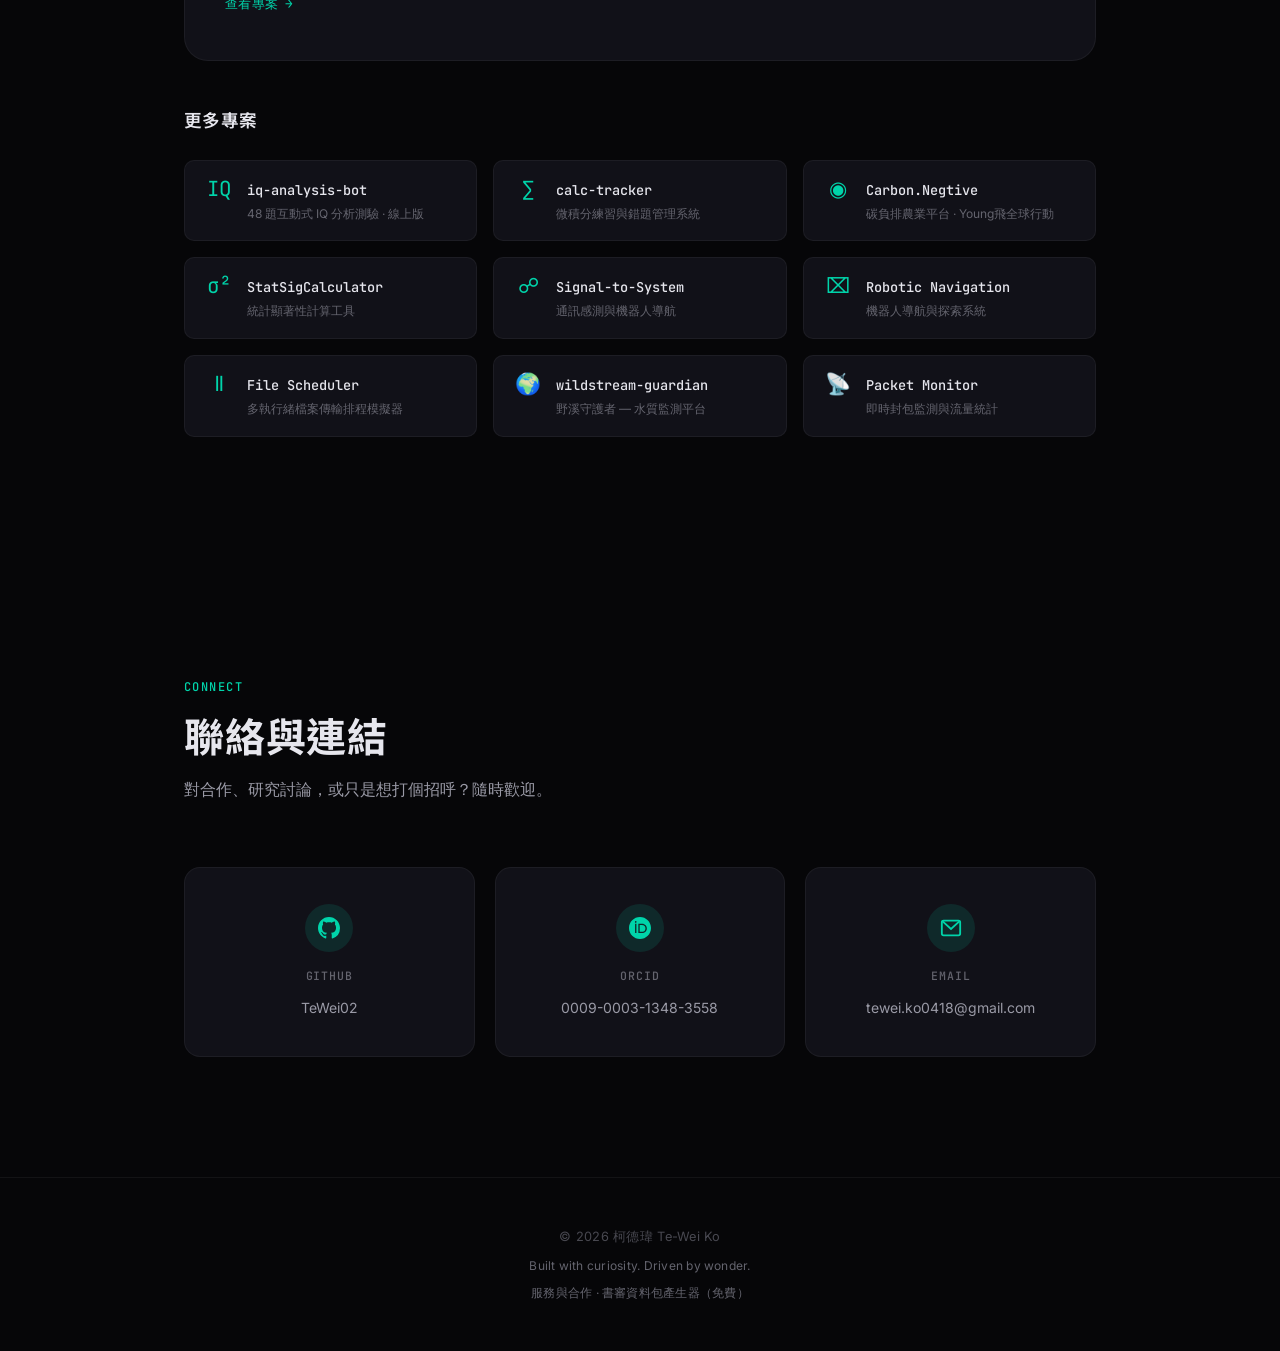
==== commit b3ab3465: "feat: 新增服務頁（接案／家教／書審檢核） - services/：軟體開發接案、程式家教與專題指導、特殊選才書審檢核   含服務範圍、合作流程、定價區間、作品連結、ProfessionalSer" ====
--- a/index.html
+++ b/index.html
@@ -47,6 +47,7 @@
                 <a href="#projects" class="nav-link">Projects</a>
                 <a href="articles/" class="nav-link">Articles</a>
                 <a href="publications/" class="nav-link">Publications</a>
+                <a href="services/" class="nav-link">Services</a>
                 <a href="#contact" class="nav-link">Contact</a>
             </div>
             <button class="nav-toggle" id="nav-toggle" aria-label="Menu">
@@ -222,7 +223,7 @@
                     <a href="https://github.com/TeWei02/ModernReader" target="_blank" rel="noopener" class="project-featured-link">
                         查看專案 <span>&rarr;</span>
                     </a>
-                    <a href="https://tewei02.github.io/ModernReader/demo.html" target="_blank" rel="noopener" class="project-featured-link">
+                    <a href="https://tewei02.github.io/ModernReader/" target="_blank" rel="noopener" class="project-featured-link">
                         線上演示 <span>&rarr;</span>
                     </a>
                 </div>
@@ -300,7 +301,7 @@
                             <p>統計顯著性計算工具</p>
                         </div>
                     </a>
-                    <a href="https://github.com/TeWei02/From-Signal-to-System-Communications-Sensing-and-Robotic-Navigation" target="_blank" rel="noopener" class="project-mini-card">
+                    <a href="https://github.com/TeWei02/From-Signal-to-System" target="_blank" rel="noopener" class="project-mini-card">
                         <span class="project-mini-icon">&#9741;</span>
                         <div>
                             <h4>Signal-to-System</h4>
@@ -377,6 +378,7 @@
         <div class="container">
             <p>&copy; 2026 柯德瑋 Te-Wei Ko</p>
             <p class="footer-tagline">Built with curiosity. Driven by wonder.</p>
+            <p class="footer-tagline"><a href="services/">服務與合作</a> · <a href="https://tewei02.github.io/writings/tool/">書審資料包產生器（免費）</a></p>
         </div>
     </footer>
 
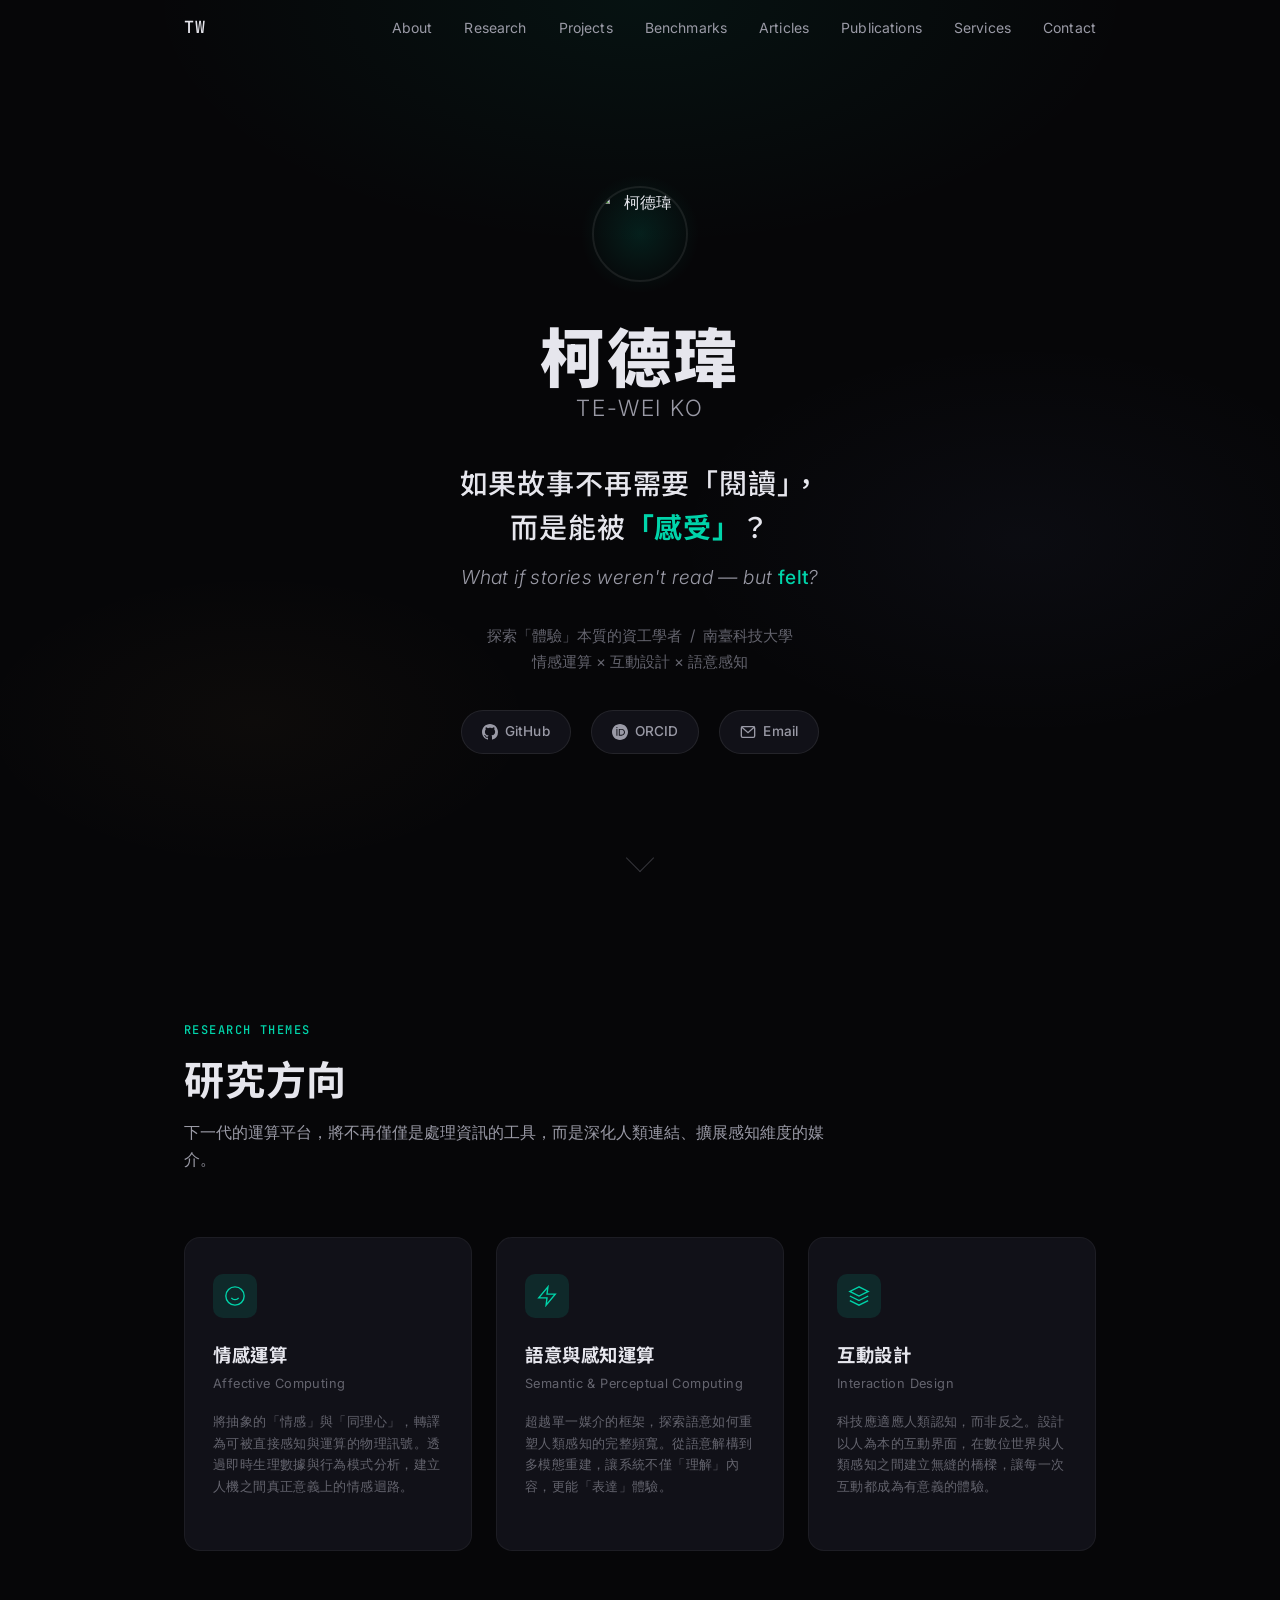
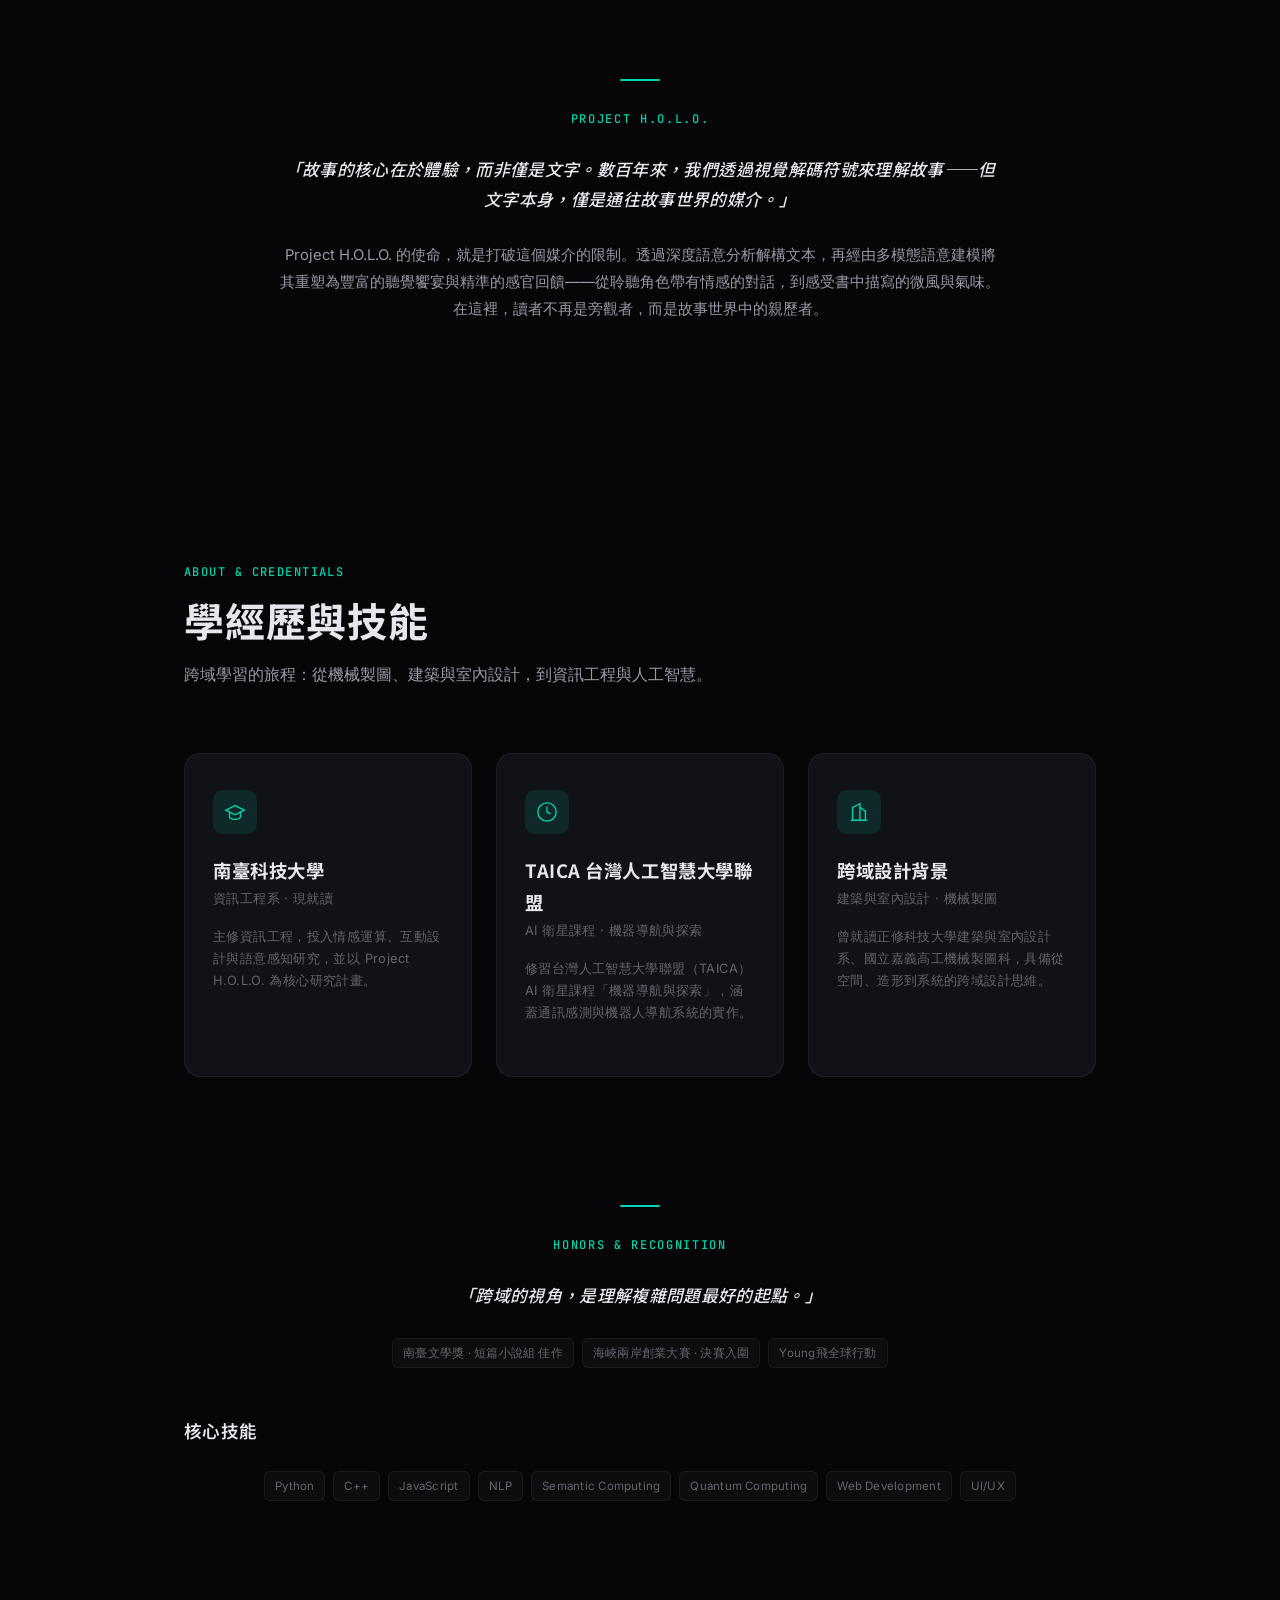
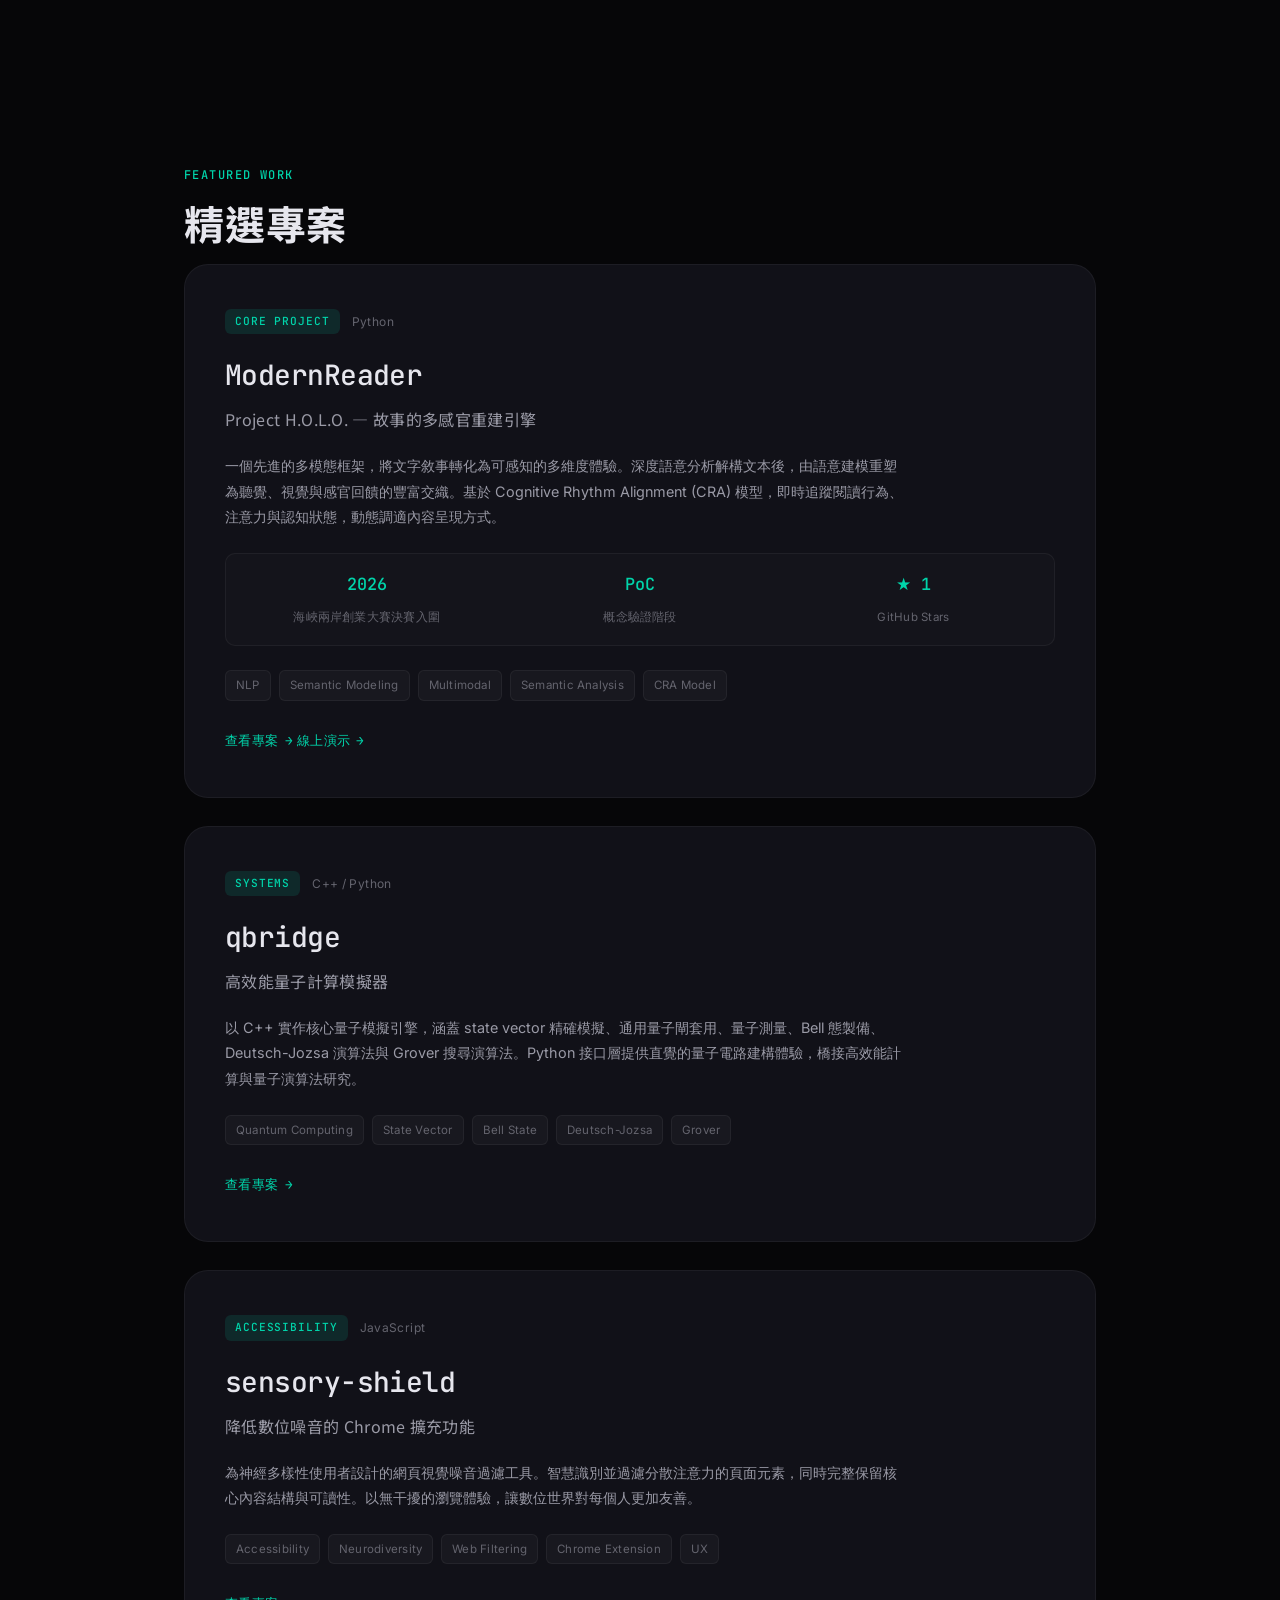
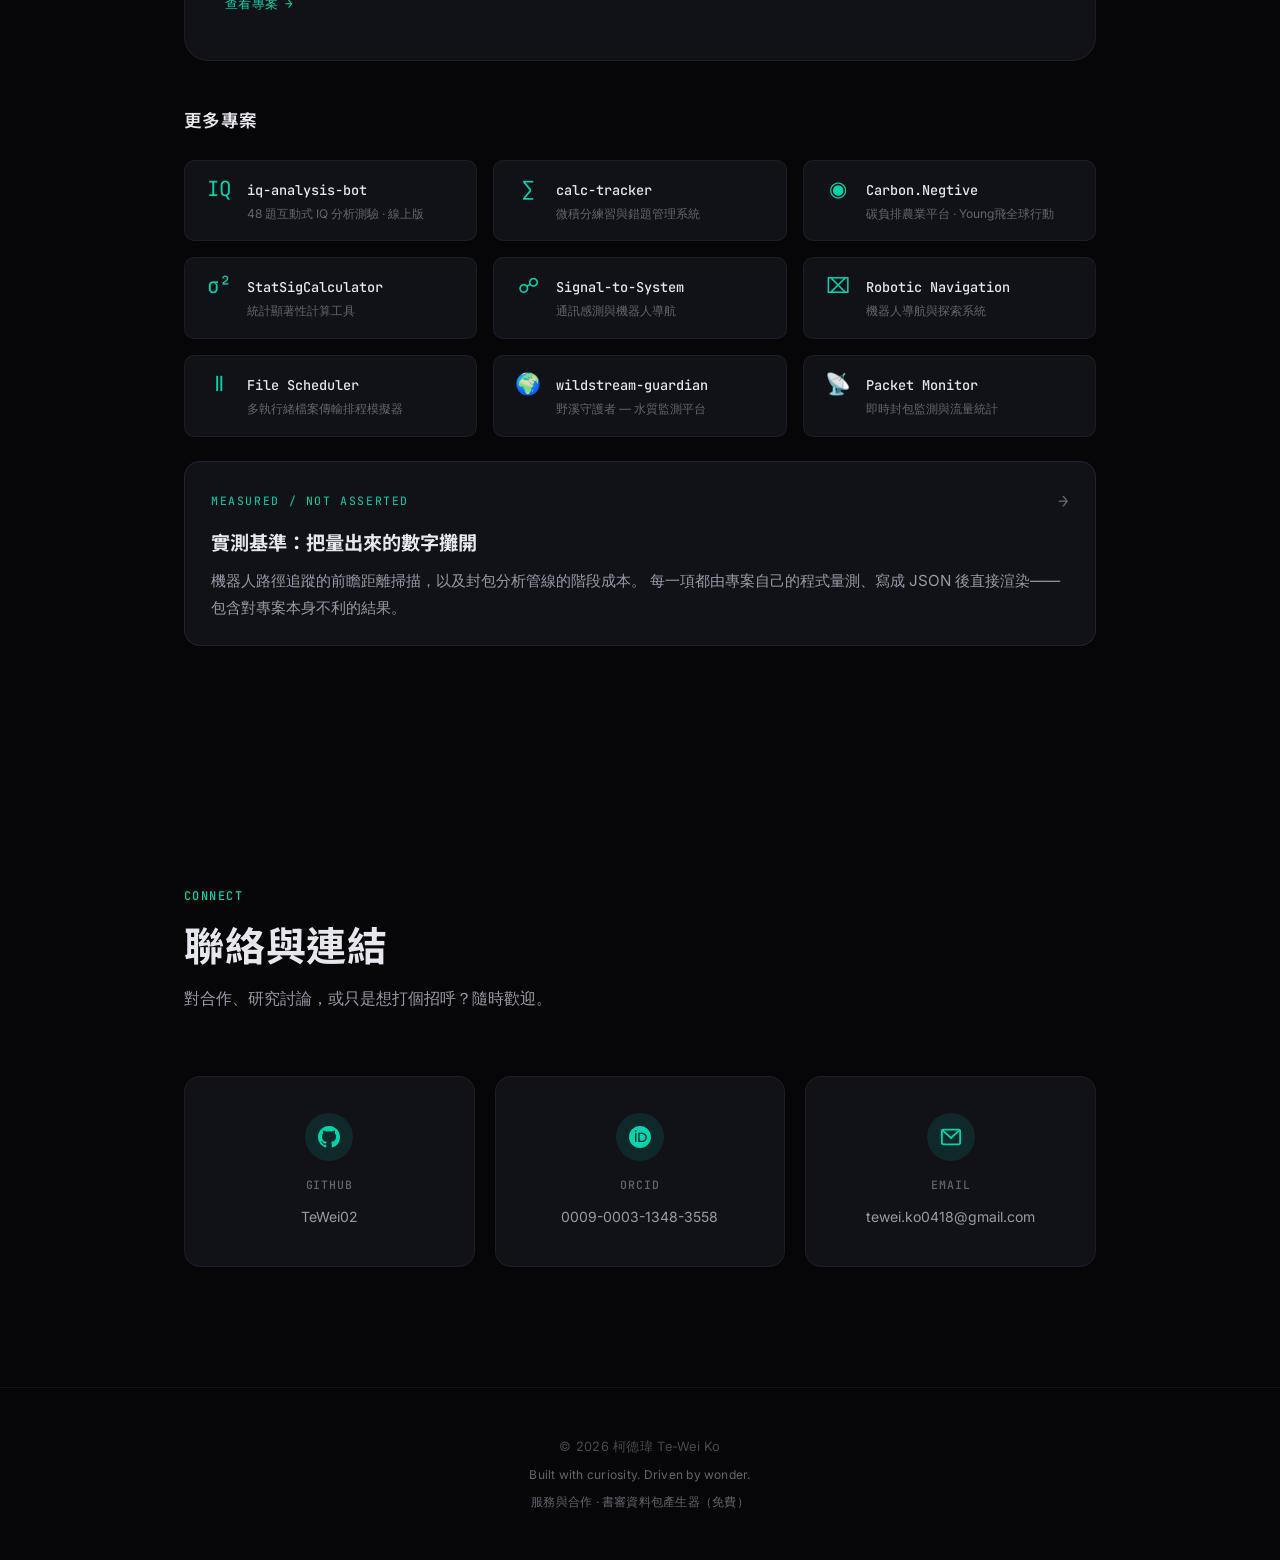
==== commit 537af68f: "feat: 新增跨專案實測基準頁 把兩個專案各自量出來的基準放在同一頁，並說明方法與誠實護欄。  - benchmarks/index.html：Measured / not asserted 標語、" ====
--- a/index.html
+++ b/index.html
@@ -45,6 +45,7 @@
                 <a href="#about" class="nav-link">About</a>
                 <a href="#research" class="nav-link">Research</a>
                 <a href="#projects" class="nav-link">Projects</a>
+                <a href="benchmarks/" class="nav-link">Benchmarks</a>
                 <a href="articles/" class="nav-link">Articles</a>
                 <a href="publications/" class="nav-link">Publications</a>
                 <a href="services/" class="nav-link">Services</a>
@@ -338,6 +339,19 @@
                     </a>
                 </div>
             </div>
+            <!-- 實測基準 -->
+            <a href="benchmarks/" class="bench-callout reveal">
+                <div class="bench-callout-head">
+                    <span class="bench-callout-label">Measured / not asserted</span>
+                    <span class="bench-callout-arrow" aria-hidden="true">&rarr;</span>
+                </div>
+                <h3 class="bench-callout-title">實測基準：把量出來的數字攤開</h3>
+                <p class="bench-callout-desc">
+                    機器人路徑追蹤的前瞻距離掃描，以及封包分析管線的階段成本。
+                    每一項都由專案自己的程式量測、寫成 JSON 後直接渲染——
+                    包含對專案本身不利的結果。
+                </p>
+            </a>
         </div>
     </section>
 
--- a/css/style.css
+++ b/css/style.css
@@ -796,3 +796,50 @@
     .hero-avatar { width: 72px; height: 72px; }
     .project-featured-title { font-size: 1.35rem; }
 }
+
+/* ---------- benchmarks callout ---------- */
+.bench-callout {
+    display: block;
+    margin-top: 24px;
+    padding: 24px 26px;
+    background: var(--bg-card);
+    border: 1px solid var(--border-default);
+    border-radius: var(--radius-lg);
+    text-decoration: none;
+    transition: border-color 0.25s var(--ease-out), background 0.25s var(--ease-out);
+}
+.bench-callout:hover { border-color: var(--accent); background: var(--bg-card-hover); }
+.bench-callout-head {
+    display: flex;
+    align-items: center;
+    justify-content: space-between;
+    gap: 12px;
+    margin-bottom: 10px;
+}
+.bench-callout-label {
+    font-family: var(--font-mono);
+    font-size: 0.72rem;
+    letter-spacing: 0.14em;
+    text-transform: uppercase;
+    color: var(--accent);
+}
+.bench-callout-arrow {
+    font-family: var(--font-mono);
+    font-size: 1.1rem;
+    color: var(--text-tertiary);
+    transition: transform 0.25s var(--ease-out), color 0.25s var(--ease-out);
+}
+.bench-callout:hover .bench-callout-arrow { color: var(--accent); transform: translateX(4px); }
+.bench-callout-title {
+    font-family: var(--font-tc);
+    font-size: 1.2rem;
+    font-weight: 700;
+    color: var(--text-primary);
+    margin: 0 0 8px;
+}
+.bench-callout-desc {
+    color: var(--text-secondary);
+    font-size: 0.95rem;
+    line-height: 1.75;
+    margin: 0;
+}
